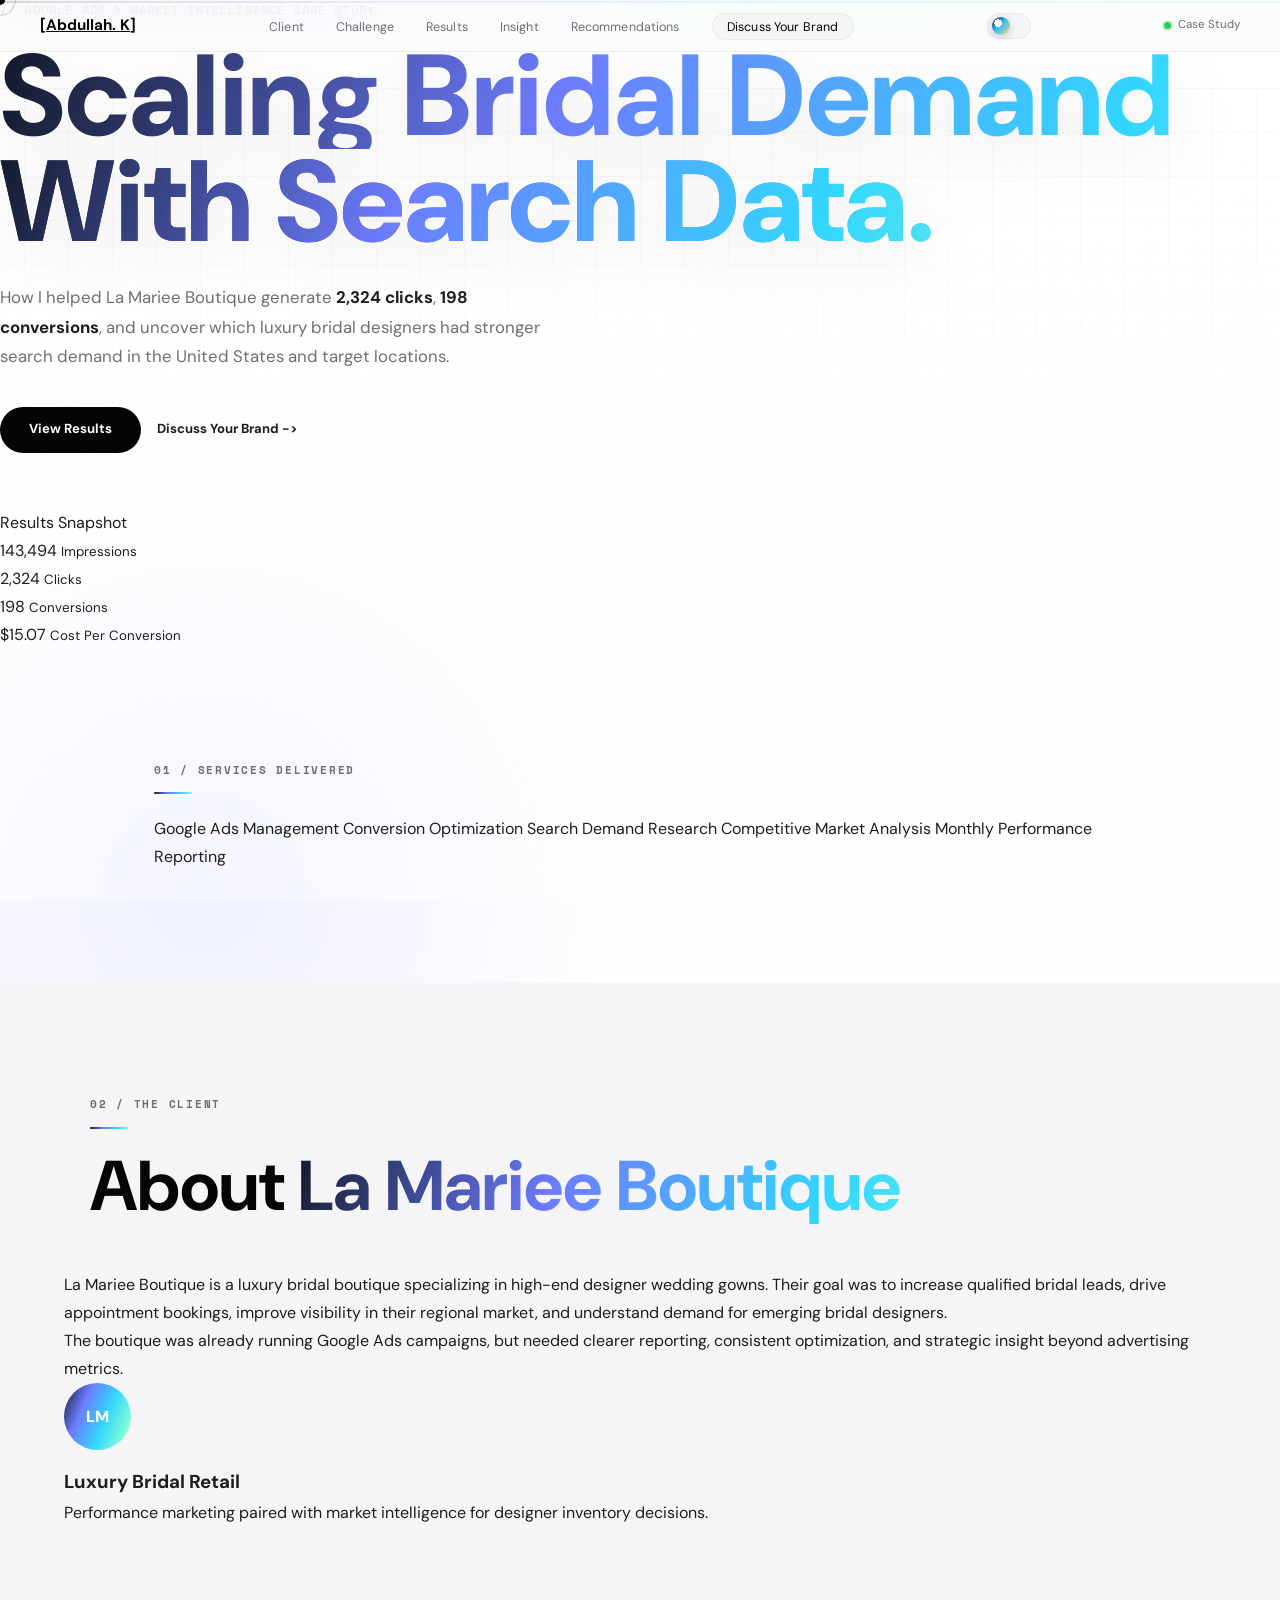
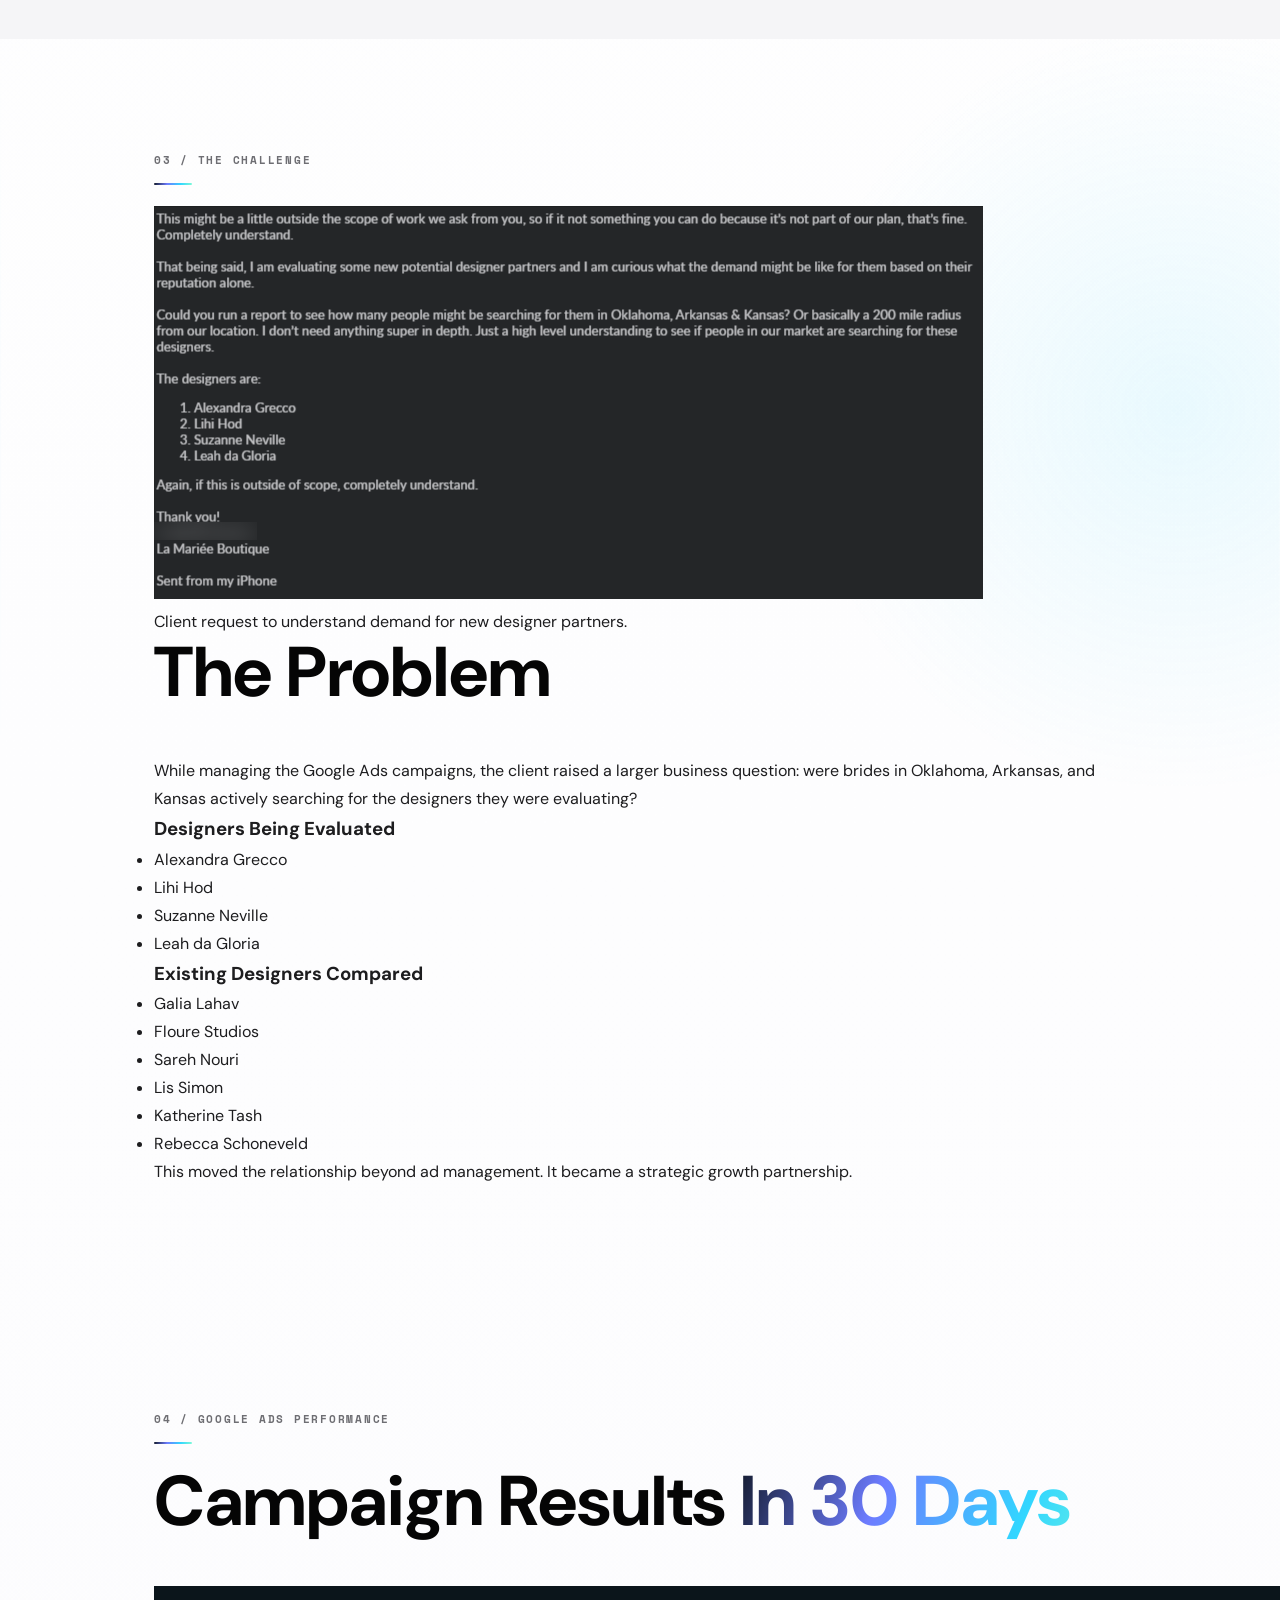
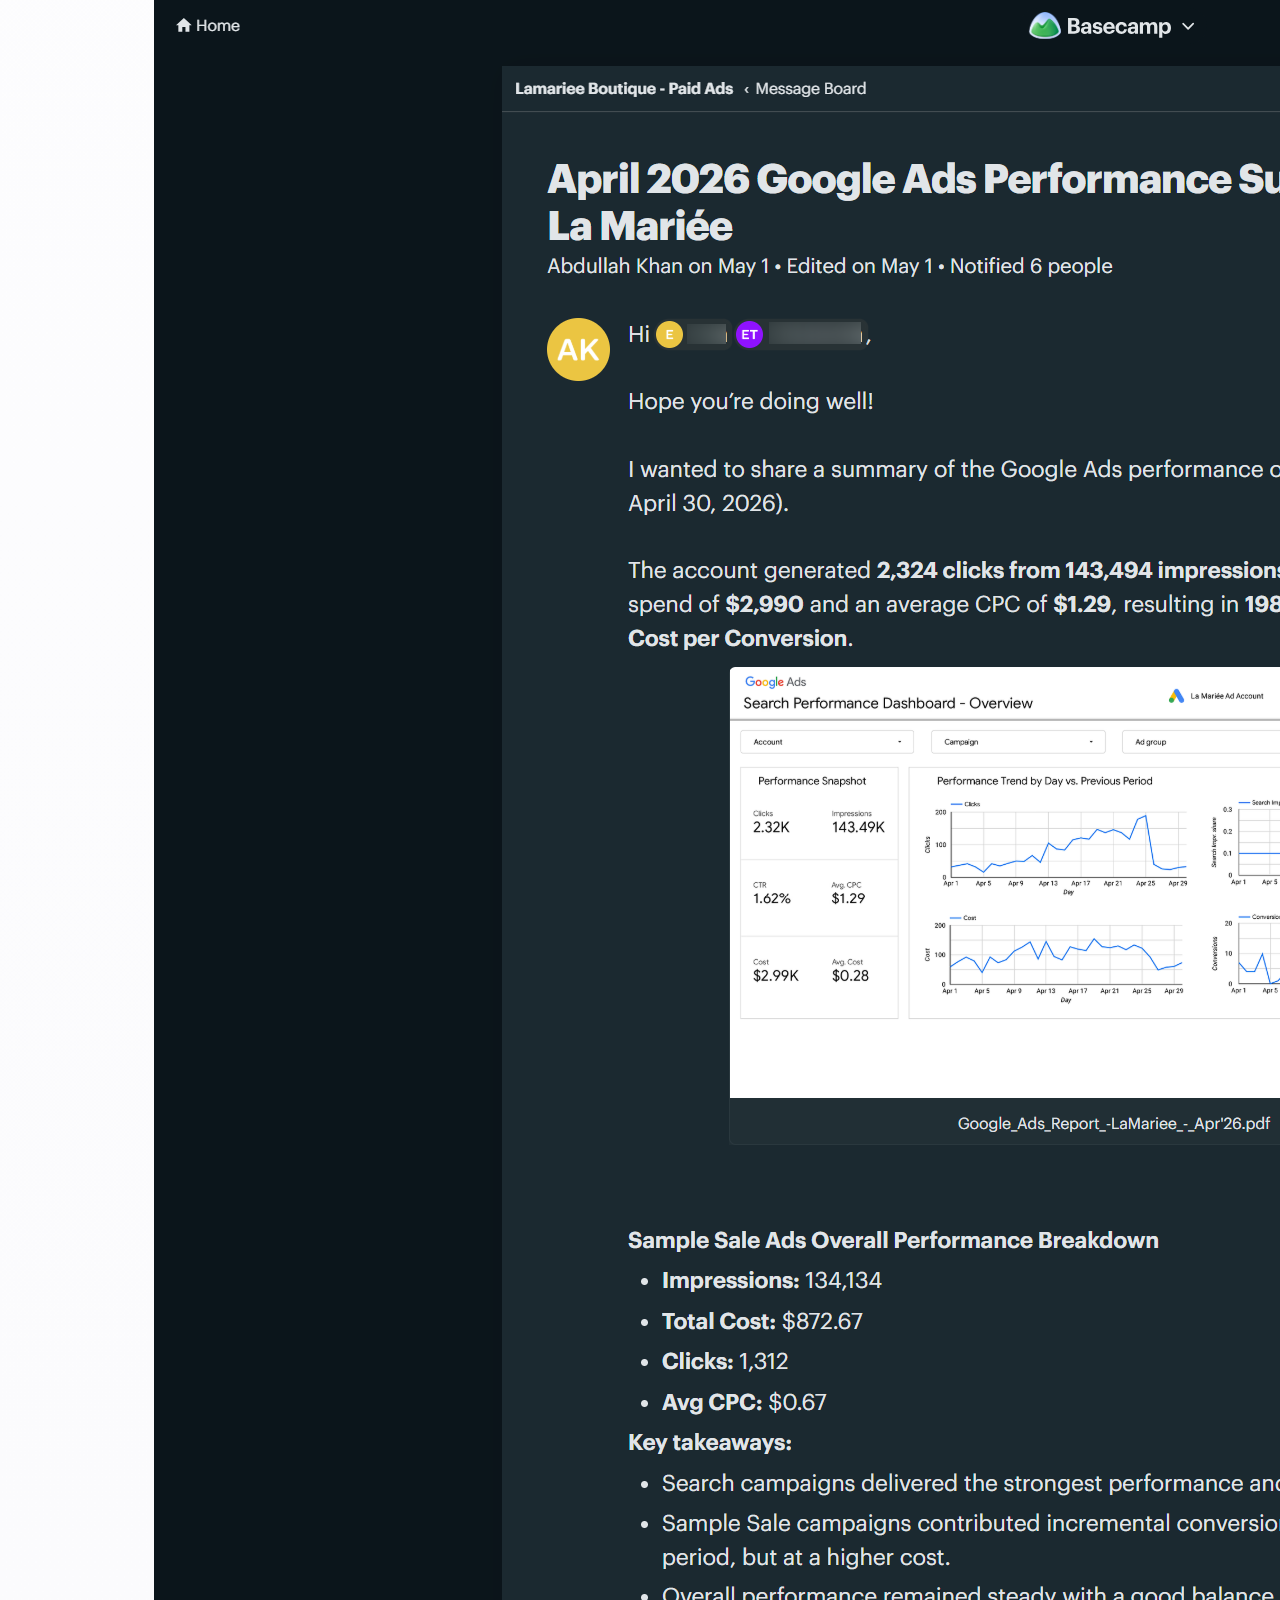
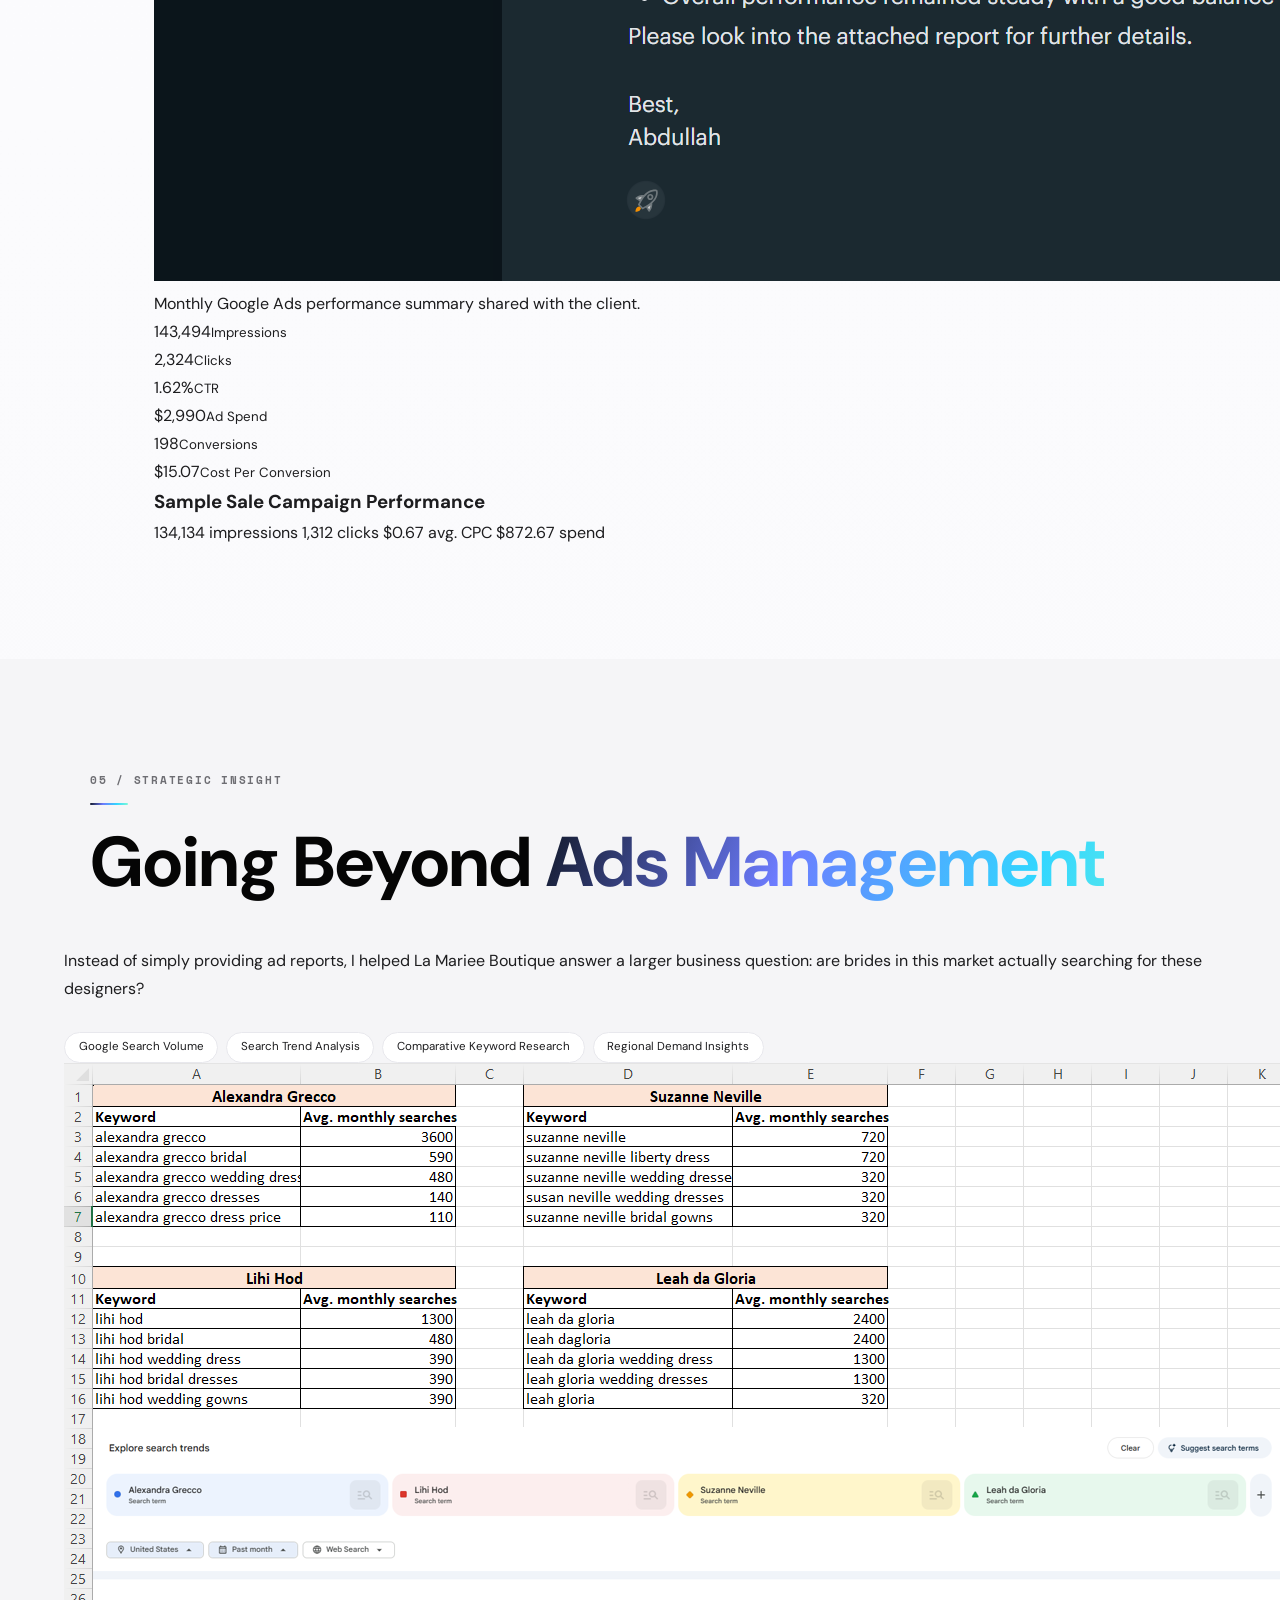
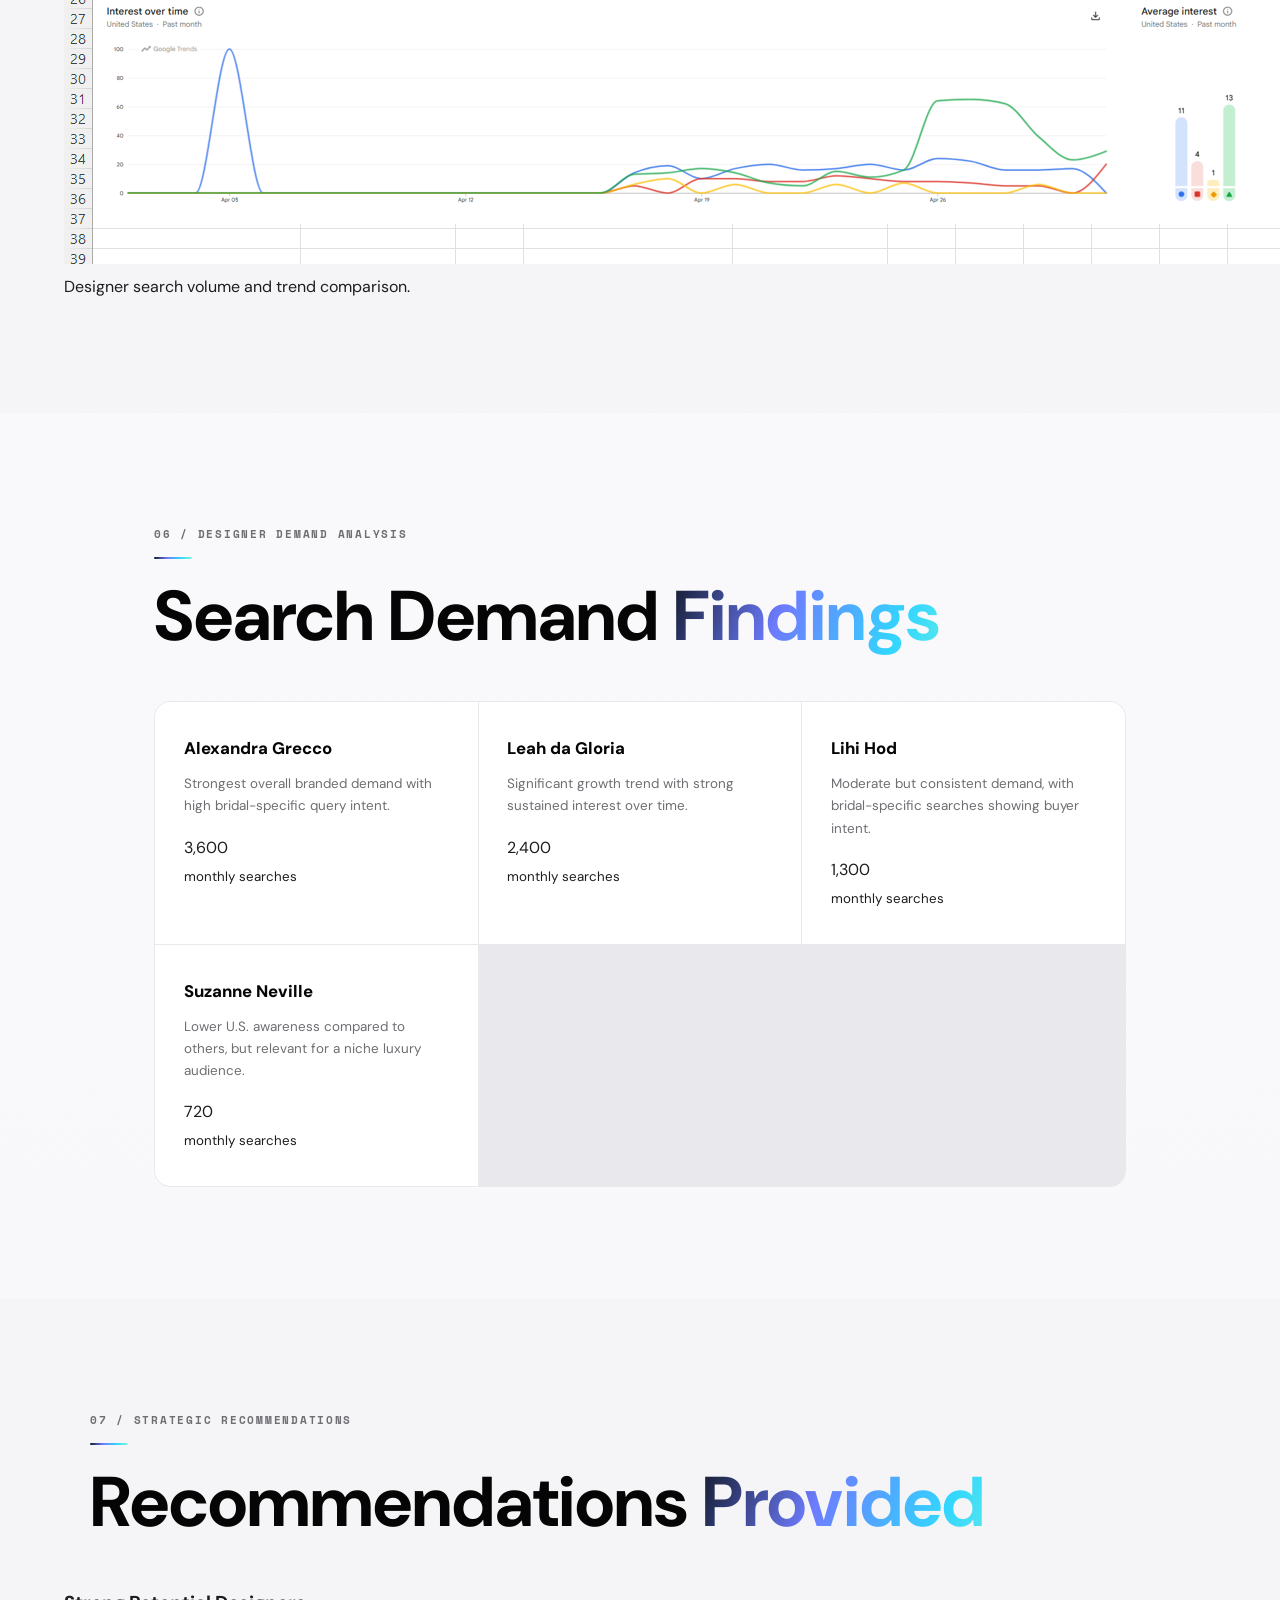
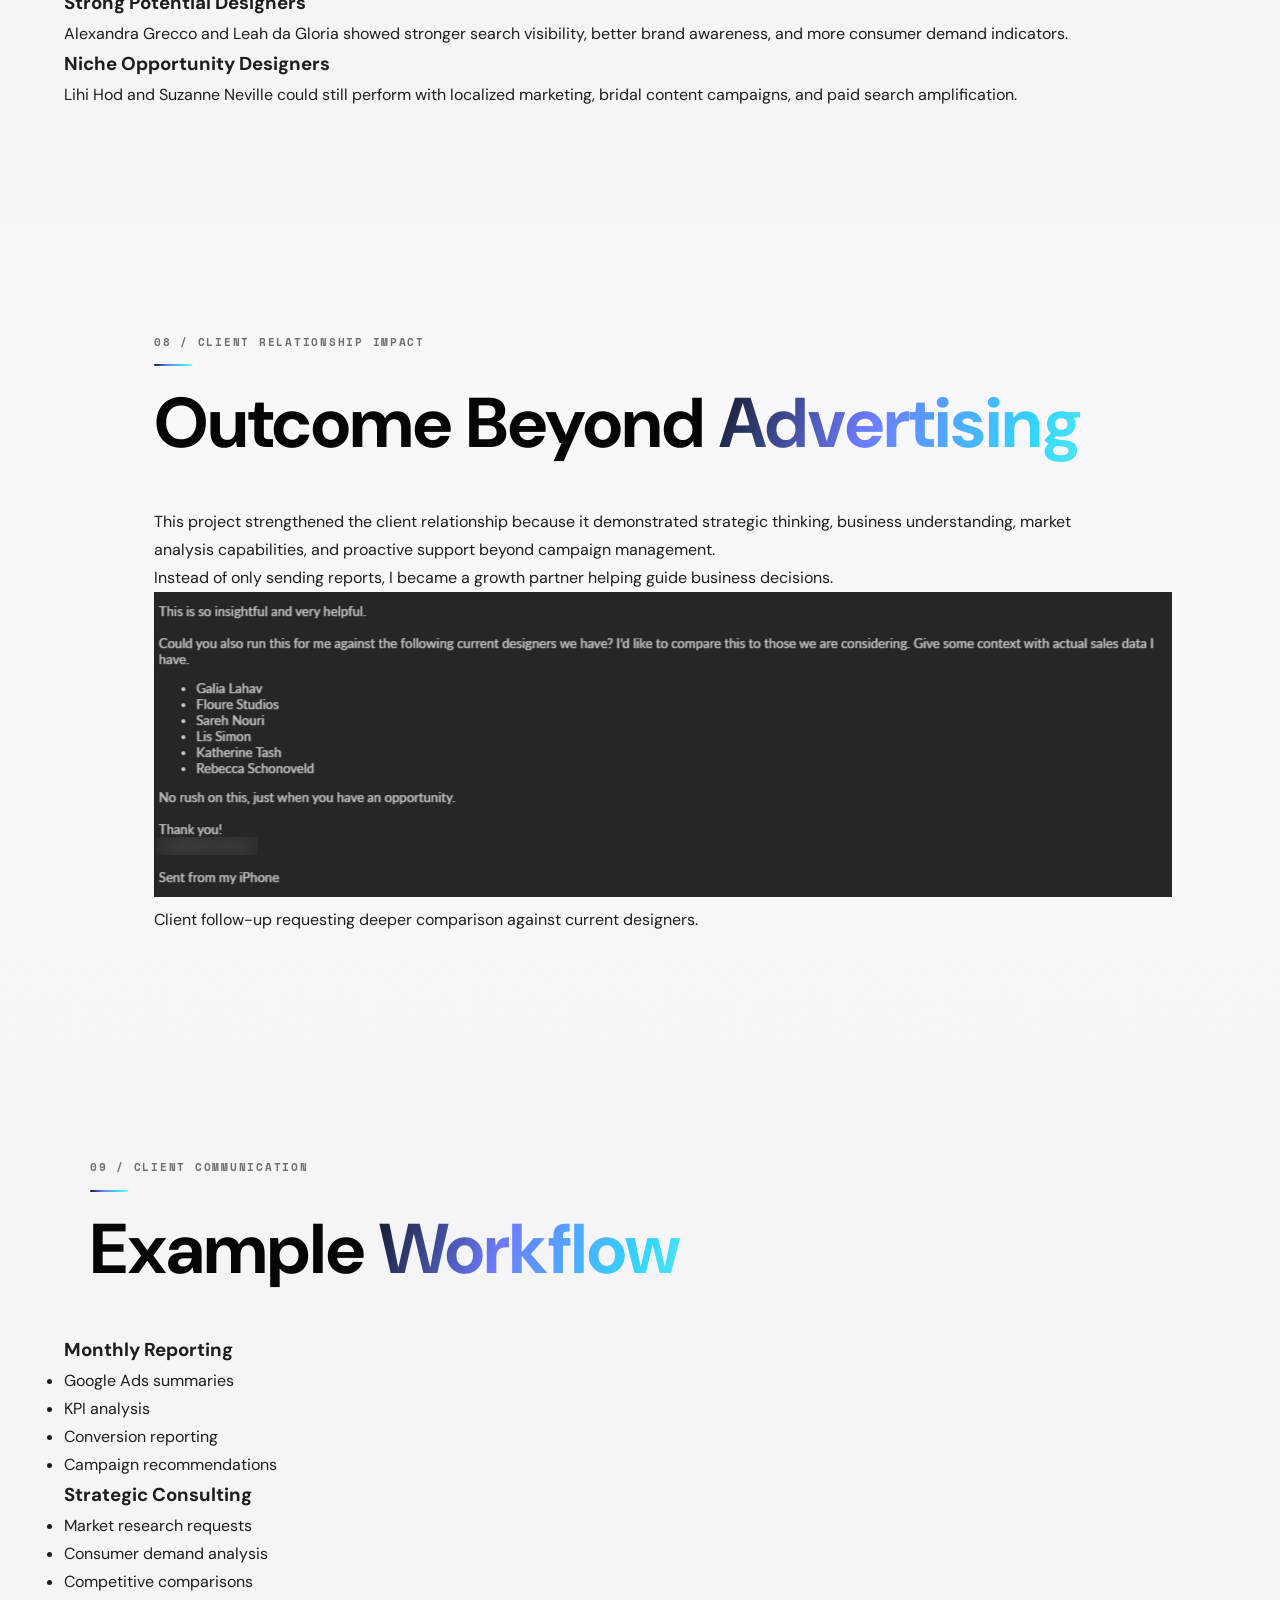
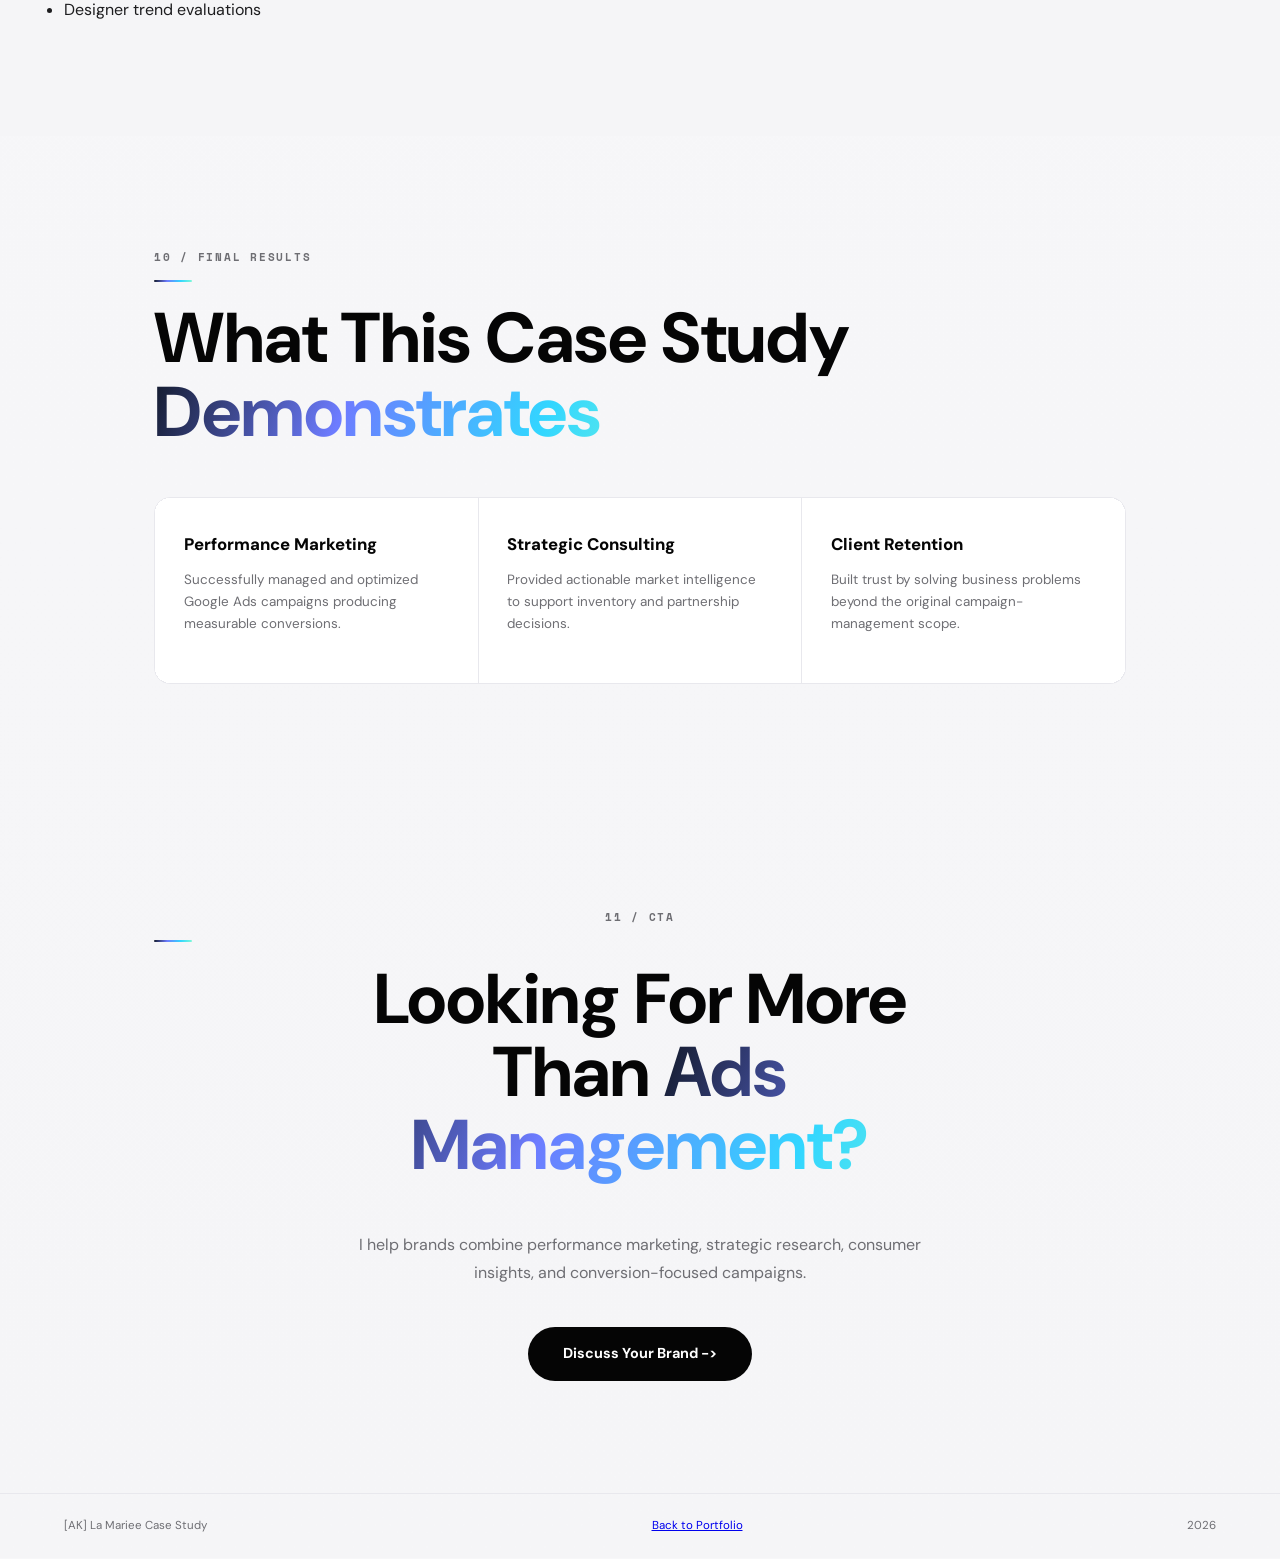
==== lamariee-case-study.html @ 36bdbdf7 "Add files via upload" ====
<!DOCTYPE html>
<html lang="en">
<head>
  <meta charset="UTF-8" />
  <meta name="viewport" content="width=device-width, initial-scale=1.0"/>
  <title>La Mariee Boutique Case Study - Abdullah Khan</title>
  <script>
    (() => {
      const savedTheme = localStorage.getItem('theme');
      const prefersDark = window.matchMedia('(prefers-color-scheme: dark)').matches;
      document.documentElement.dataset.theme = savedTheme || (prefersDark ? 'dark' : 'light');
    })();
  </script>
  <link rel="stylesheet" href="style.css" />
  <link rel="preconnect" href="https://fonts.googleapis.com">
  <link href="https://fonts.googleapis.com/css2?family=Space+Mono:ital,wght@0,400;0,700;1,400&family=Bebas+Neue&family=DM+Sans:wght@300;400;500;700;800&display=swap" rel="stylesheet">
</head>
<body class="case-page">

  <div class="cursor" id="cursor"></div>
  <div class="cursor-trail" id="cursorTrail"></div>
  <div class="noise"></div>

  <nav class="nav">
    <a class="nav-logo" href="index.html">
      <span class="bracket">[</span>Abdullah. K<span class="bracket">]</span>
    </a>
    <ul class="nav-links">
      <li><a href="#client">Client</a></li>
      <li><a href="#challenge">Challenge</a></li>
      <li><a href="#performance">Results</a></li>
      <li><a href="#insight">Insight</a></li>
      <li><a href="#recommendations">Recommendations</a></li>
      <li><a href="#contact" class="nav-cta">Discuss Your Brand</a></li>
    </ul>
    <button class="theme-toggle" id="themeToggle" type="button" aria-label="Switch to dark mode" aria-pressed="false">
      <span class="theme-toggle-icon" aria-hidden="true"></span>
    </button>
    <div class="nav-status">
      <span class="status-dot"></span> Case Study
    </div>
  </nav>

  <main>
    <section class="case-hero" id="top">
      <div class="hero-bg-grid"></div>
      <div class="case-hero-content">
        <div class="hero-tag">// Google Ads &amp; Market Intelligence Case Study</div>
        <h1 class="hero-title">
          <span class="line-reveal">Scaling Bridal Demand</span>
          <span class="line-reveal delay-1"><span class="accent-text">With Search Data.</span></span>
        </h1>
        <p class="hero-sub">How I helped La Mariee Boutique generate <strong>2,324 clicks</strong>, <strong>198 conversions</strong>, and uncover which luxury bridal designers had stronger search demand in the United States and target locations.</p>
        <div class="hero-cta-row">
          <a href="#performance" class="btn-primary">View Results</a>
          <a href="#contact" class="btn-ghost">Discuss Your Brand -></a>
        </div>
      </div>

      <aside class="case-hero-card">
        <div class="glass-shine"></div>
        <div class="case-card-label">Results Snapshot</div>
        <div class="case-metric">
          <span>143,494</span>
          <small>Impressions</small>
        </div>
        <div class="case-metric">
          <span>2,324</span>
          <small>Clicks</small>
        </div>
        <div class="case-metric">
          <span>198</span>
          <small>Conversions</small>
        </div>
        <div class="case-metric">
          <span>$15.07</span>
          <small>Cost Per Conversion</small>
        </div>
      </aside>
    </section>

    <section class="section case-services">
      <div class="section-label">01 / Services Delivered</div>
      <div class="case-pill-grid">
        <span>Google Ads Management</span>
        <span>Conversion Optimization</span>
        <span>Search Demand Research</span>
        <span>Competitive Market Analysis</span>
        <span>Monthly Performance Reporting</span>
      </div>
    </section>

    <section class="about section case-split" id="client">
      <div class="section-label">02 / The Client</div>
      <div class="case-two-col">
        <div>
          <h2 class="section-title">About <span class="accent-text">La Mariee Boutique</span></h2>
          <p>La Mariee Boutique is a luxury bridal boutique specializing in high-end designer wedding gowns. Their goal was to increase qualified bridal leads, drive appointment bookings, improve visibility in their regional market, and understand demand for emerging bridal designers.</p>
          <p>The boutique was already running Google Ads campaigns, but needed clearer reporting, consistent optimization, and strategic insight beyond advertising metrics.</p>
        </div>
        <div class="case-mini-card">
          <div class="profile-initials">LM</div>
          <h3>Luxury Bridal Retail</h3>
          <p>Performance marketing paired with market intelligence for designer inventory decisions.</p>
        </div>
      </div>
    </section>

    <section class="section case-evidence" id="challenge">
      <div class="section-label">03 / The Challenge</div>
      <div class="case-two-col case-two-col-reverse">
        <figure class="case-image-card">
          <img src="Case Study - LaMariee Boutique/Problem - Lamariee.png" alt="Client request asking for search demand research for bridal designers">
          <figcaption>Client request to understand demand for new designer partners.</figcaption>
        </figure>
        <div>
          <h2 class="section-title">The Problem</h2>
          <p>While managing the Google Ads campaigns, the client raised a larger business question: were brides in Oklahoma, Arkansas, and Kansas actively searching for the designers they were evaluating?</p>
          <div class="case-list-grid">
            <div>
              <h3>Designers Being Evaluated</h3>
              <ul>
                <li>Alexandra Grecco</li>
                <li>Lihi Hod</li>
                <li>Suzanne Neville</li>
                <li>Leah da Gloria</li>
              </ul>
            </div>
            <div>
              <h3>Existing Designers Compared</h3>
              <ul>
                <li>Galia Lahav</li>
                <li>Floure Studios</li>
                <li>Sareh Nouri</li>
                <li>Lis Simon</li>
                <li>Katherine Tash</li>
                <li>Rebecca Schoneveld</li>
              </ul>
            </div>
          </div>
          <p>This moved the relationship beyond ad management. It became a strategic growth partnership.</p>
        </div>
      </div>
    </section>

    <section class="section" id="performance">
      <div class="section-label">04 / Google Ads Performance</div>
      <h2 class="section-title">Campaign Results <span class="accent-text">In 30 Days</span></h2>
      <div class="case-results-grid">
        <figure class="case-image-card case-dashboard">
          <img src="Case Study - LaMariee Boutique/Case Study - LaMariee.png" alt="Google Ads performance summary shared with La Mariee Boutique">
          <figcaption>Monthly Google Ads performance summary shared with the client.</figcaption>
        </figure>
        <div class="case-kpi-stack">
          <div class="case-kpi"><span>143,494</span><small>Impressions</small></div>
          <div class="case-kpi"><span>2,324</span><small>Clicks</small></div>
          <div class="case-kpi"><span>1.62%</span><small>CTR</small></div>
          <div class="case-kpi"><span>$2,990</span><small>Ad Spend</small></div>
          <div class="case-kpi"><span>198</span><small>Conversions</small></div>
          <div class="case-kpi"><span>$15.07</span><small>Cost Per Conversion</small></div>
        </div>
      </div>

      <div class="case-callout">
        <h3>Sample Sale Campaign Performance</h3>
        <div class="case-inline-stats">
          <span>134,134 impressions</span>
          <span>1,312 clicks</span>
          <span>$0.67 avg. CPC</span>
          <span>$872.67 spend</span>
        </div>
      </div>
    </section>

    <section class="about section" id="insight">
      <div class="section-label">05 / Strategic Insight</div>
      <div class="case-two-col">
        <div>
          <h2 class="section-title">Going Beyond <span class="accent-text">Ads Management</span></h2>
          <p>Instead of simply providing ad reports, I helped La Mariee Boutique answer a larger business question: are brides in this market actually searching for these designers?</p>
          <div class="about-chips">
            <span class="chip">Google Search Volume</span>
            <span class="chip">Search Trend Analysis</span>
            <span class="chip">Comparative Keyword Research</span>
            <span class="chip">Regional Demand Insights</span>
          </div>
        </div>
        <figure class="case-image-card">
          <img src="Case Study - LaMariee Boutique/Analysis.png" alt="Spreadsheet and Google Trends research comparing bridal designer search demand">
          <figcaption>Designer search volume and trend comparison.</figcaption>
        </figure>
      </div>
    </section>

    <section class="section" id="demand">
      <div class="section-label">06 / Designer Demand Analysis</div>
      <h2 class="section-title">Search Demand <span class="accent-text">Findings</span></h2>
      <div class="skills-grid case-findings-grid">
        <div class="skill-card visible">
          <h3>Alexandra Grecco</h3>
          <p>Strongest overall branded demand with high bridal-specific query intent.</p>
          <div class="case-demand-number">3,600</div>
          <small>monthly searches</small>
        </div>
        <div class="skill-card visible">
          <h3>Leah da Gloria</h3>
          <p>Significant growth trend with strong sustained interest over time.</p>
          <div class="case-demand-number">2,400</div>
          <small>monthly searches</small>
        </div>
        <div class="skill-card visible">
          <h3>Lihi Hod</h3>
          <p>Moderate but consistent demand, with bridal-specific searches showing buyer intent.</p>
          <div class="case-demand-number">1,300</div>
          <small>monthly searches</small>
        </div>
        <div class="skill-card visible">
          <h3>Suzanne Neville</h3>
          <p>Lower U.S. awareness compared to others, but relevant for a niche luxury audience.</p>
          <div class="case-demand-number">720</div>
          <small>monthly searches</small>
        </div>
      </div>
    </section>

    <section class="about section" id="recommendations">
      <div class="section-label">07 / Strategic Recommendations</div>
      <h2 class="section-title">Recommendations <span class="accent-text">Provided</span></h2>
      <div class="case-recommend-grid">
        <div class="case-mini-card">
          <h3>Strong Potential Designers</h3>
          <p>Alexandra Grecco and Leah da Gloria showed stronger search visibility, better brand awareness, and more consumer demand indicators.</p>
        </div>
        <div class="case-mini-card">
          <h3>Niche Opportunity Designers</h3>
          <p>Lihi Hod and Suzanne Neville could still perform with localized marketing, bridal content campaigns, and paid search amplification.</p>
        </div>
      </div>
    </section>

    <section class="section" id="impact">
      <div class="section-label">08 / Client Relationship Impact</div>
      <div class="case-two-col">
        <div>
          <h2 class="section-title">Outcome Beyond <span class="accent-text">Advertising</span></h2>
          <p>This project strengthened the client relationship because it demonstrated strategic thinking, business understanding, market analysis capabilities, and proactive support beyond campaign management.</p>
          <p>Instead of only sending reports, I became a growth partner helping guide business decisions.</p>
        </div>
        <figure class="case-image-card">
          <img src="Case Study - LaMariee Boutique/after solution reply.png" alt="Client follow-up message asking for additional designer comparison research">
          <figcaption>Client follow-up requesting deeper comparison against current designers.</figcaption>
        </figure>
      </div>
    </section>

    <section class="about section" id="communication">
      <div class="section-label">09 / Client Communication</div>
      <h2 class="section-title">Example <span class="accent-text">Workflow</span></h2>
      <div class="case-recommend-grid">
        <div class="case-mini-card">
          <h3>Monthly Reporting</h3>
          <ul>
            <li>Google Ads summaries</li>
            <li>KPI analysis</li>
            <li>Conversion reporting</li>
            <li>Campaign recommendations</li>
          </ul>
        </div>
        <div class="case-mini-card">
          <h3>Strategic Consulting</h3>
          <ul>
            <li>Market research requests</li>
            <li>Consumer demand analysis</li>
            <li>Competitive comparisons</li>
            <li>Designer trend evaluations</li>
          </ul>
        </div>
      </div>
    </section>

    <section class="section" id="final-results">
      <div class="section-label">10 / Final Results</div>
      <h2 class="section-title">What This Case Study <span class="accent-text">Demonstrates</span></h2>
      <div class="skills-grid case-final-grid">
        <div class="skill-card visible">
          <h3>Performance Marketing</h3>
          <p>Successfully managed and optimized Google Ads campaigns producing measurable conversions.</p>
        </div>
        <div class="skill-card visible">
          <h3>Strategic Consulting</h3>
          <p>Provided actionable market intelligence to support inventory and partnership decisions.</p>
        </div>
        <div class="skill-card visible">
          <h3>Client Retention</h3>
          <p>Built trust by solving business problems beyond the original campaign-management scope.</p>
        </div>
      </div>
    </section>

    <section class="contact-section section" id="contact">
      <div class="section-label">11 / CTA</div>
      <div class="contact-inner visible">
        <h2 class="section-title">Looking For More Than <span class="accent-text">Ads Management?</span></h2>
        <p class="contact-sub">I help brands combine performance marketing, strategic research, consumer insights, and conversion-focused campaigns.</p>
        <a href="mailto:abn.work12@gmail.com" class="btn-primary large">Discuss Your Brand -></a>
      </div>
    </section>
  </main>

  <footer class="footer">
    <div class="footer-left"><span class="bracket">[</span>AK<span class="bracket">]</span> La Mariee Case Study</div>
    <div class="footer-center"><a href="index.html">Back to Portfolio</a></div>
    <div class="footer-right">2026</div>
  </footer>

  <script>
    const themeToggle = document.getElementById('themeToggle');

    function setTheme(theme) {
      const isDark = theme === 'dark';
      document.documentElement.dataset.theme = theme;
      themeToggle.setAttribute('aria-pressed', isDark);
      themeToggle.setAttribute('aria-label', isDark ? 'Switch to light mode' : 'Switch to dark mode');
      localStorage.setItem('theme', theme);
    }

    setTheme(document.documentElement.dataset.theme || 'light');
    themeToggle.addEventListener('click', () => {
      const nextTheme = document.documentElement.dataset.theme === 'dark' ? 'light' : 'dark';
      setTheme(nextTheme);
    });

    const cursor = document.getElementById('cursor');
    const trail = document.getElementById('cursorTrail');
    document.addEventListener('mousemove', e => {
      cursor.style.left = e.clientX + 'px';
      cursor.style.top = e.clientY + 'px';
      setTimeout(() => {
        trail.style.left = e.clientX + 'px';
        trail.style.top = e.clientY + 'px';
      }, 80);
    });

    document.querySelectorAll('a, button, .skill-card, .case-mini-card, .case-image-card').forEach(el => {
      el.addEventListener('mouseenter', () => cursor.classList.add('cursor-hover'));
      el.addEventListener('mouseleave', () => cursor.classList.remove('cursor-hover'));
    });

    const revealObs = new IntersectionObserver(entries => {
      entries.forEach(e => {
        if (e.isIntersecting) {
          e.target.classList.add('visible');
          revealObs.unobserve(e.target);
        }
      });
    }, { threshold: 0.1 });

    document.querySelectorAll('.case-image-card, .case-mini-card, .case-kpi, .case-callout, .skill-card').forEach(el => revealObs.observe(el));

    window.addEventListener('scroll', () => {
      let current = '';
      document.querySelectorAll('section[id]').forEach(s => {
        if (window.scrollY >= s.offsetTop - 100) current = s.id;
      });
      document.querySelectorAll('.nav-links a').forEach(a => a.classList.toggle('active', a.getAttribute('href') === '#' + current));
    });
  </script>
</body>
</html>
---- style.css ----
/* ============================================================
   ABDULLAH KHAN — Portfolio
   ============================================================ */

*, *::before, *::after { box-sizing: border-box; margin: 0; padding: 0; }

:root {
  --white:      #ffffff;
  --off-white:  #f5f5f7;
  --smoke:      #e8e8ed;
  --mid:        #6e6e73;
  --dark:       #1d1d1f;
  --black:      #050505;

  /* Iridescent gradient — shifts on mouse */
  --ir-pos: 40%;
  --iridescent: linear-gradient(
    112deg,
    #111827 0%,
    #6d7cff 16%,
    #32d6ff 32%,
    #8bffd1 48%,
    #fff2a8 62%,
    #ff8bd8 78%,
    #7c8cff 100%
  );

  --font-display: 'DM Sans', -apple-system, BlinkMacSystemFont, 'SF Pro Display', 'Segoe UI', sans-serif;
  --font-body:    'DM Sans', -apple-system, BlinkMacSystemFont, 'SF Pro Text', 'Segoe UI', sans-serif;
  --font-mono:    'Space Mono', 'SF Mono', Consolas, monospace;

  --radius-sm: 10px;
  --radius:    16px;
  --radius-lg: 24px;
  --ease:      cubic-bezier(0.4, 0, 0.2, 1);
  --t:         0.3s var(--ease);
}

html { scroll-behavior: smooth; }

body {
  background:
    radial-gradient(circle at 16% 8%, rgba(130, 143, 255, 0.12), transparent 26rem),
    radial-gradient(circle at 92% 18%, rgba(86, 220, 255, 0.12), transparent 24rem),
    linear-gradient(180deg, #ffffff 0%, #fbfbfd 44%, #f5f5f7 100%);
  color: var(--dark);
  font-family: var(--font-body);
  font-size: 16px;
  line-height: 1.75;
  overflow-x: hidden;
  cursor: none;
  -webkit-font-smoothing: antialiased;
}

/* ── Custom Cursor ── */
.cursor {
  position: fixed; z-index: 9999; pointer-events: none;
  width: 10px; height: 10px; border-radius: 50%;
  background: var(--black);
  transform: translate(-50%, -50%);
  transition: width 0.2s, height 0.2s, background 0.2s, opacity 0.2s;
  mix-blend-mode: multiply;
}
.cursor-trail {
  position: fixed; z-index: 9998; pointer-events: none;
  width: 32px; height: 32px; border-radius: 50%;
  border: 1.5px solid rgba(0,0,0,0.18);
  transform: translate(-50%, -50%);
  transition: left 0.1s ease, top 0.1s ease;
}
.cursor.hover { width: 22px; height: 22px; background: var(--dark); opacity: 0.6; }

/* ── Navigation ── */
.nav {
  position: fixed; inset: 0 0 auto 0; z-index: 100;
  display: flex; align-items: center; justify-content: space-between;
  padding: 0 2.5rem;
  height: 52px;
  background: rgba(251,251,253,0.76);
  backdrop-filter: blur(26px) saturate(190%);
  -webkit-backdrop-filter: blur(26px) saturate(190%);
  border-bottom: 1px solid rgba(0,0,0,0.06);
  box-shadow: 0 1px 0 rgba(255,255,255,0.72) inset;
}
.nav-logo {
  font-family: var(--font-display); font-size: 0.95rem;
  font-weight: 700; color: var(--black); letter-spacing: 0;
}
.nav-links { display: flex; gap: 2rem; list-style: none; }
.nav-links a {
  font-size: 0.78rem; font-weight: 400; color: var(--mid);
  text-decoration: none; letter-spacing: 0.01em;
  transition: color var(--t);
}
.nav-links a:hover, .nav-links a.active { color: var(--black); }
.nav-cta {
  color: var(--black) !important; font-weight: 500;
  background: var(--off-white); padding: 0.3rem 0.9rem;
  border-radius: 100px; border: 1px solid var(--smoke);
  transition: background var(--t), border-color var(--t) !important;
}
.nav-cta:hover { background: var(--smoke) !important; }
.theme-toggle {
  position: relative;
  width: 44px;
  height: 26px;
  border: 1px solid var(--smoke);
  border-radius: 999px;
  background: var(--off-white);
  cursor: none;
  transition: background var(--t), border-color var(--t), box-shadow var(--t);
}

.theme-toggle:hover {
  box-shadow: 0 4px 14px rgba(0,0,0,0.08);
}

.theme-toggle-icon {
  position: absolute;
  top: 50%;
  left: 4px;
  width: 18px;
  height: 18px;
  border-radius: 50%;
  background:
    radial-gradient(circle at 34% 34%, #ffffff 0 22%, transparent 23%),
    linear-gradient(135deg, #111827, #38bdf8 46%, #f8d87b);
  box-shadow: 0 2px 8px rgba(0,0,0,0.18);
  transform: translateY(-50%);
  transition: transform var(--t), background var(--t);
}

[data-theme="dark"] .theme-toggle-icon {
  transform: translate(18px, -50%);
  background:
    radial-gradient(circle at 34% 34%, #f8fafc 0 18%, transparent 19%),
    linear-gradient(135deg, #8bffd1, #7c8cff 52%, #ff8bd8);
}

.nav-status {
  font-size: 0.72rem; color: var(--mid);
  display: flex; align-items: center; gap: 0.45rem;
}
.status-dot {
  width: 7px; height: 7px; border-radius: 50%;
  background: #34c759;
  box-shadow: 0 0 0 2px rgba(52,199,89,0.25);
  animation: pulse-green 2.4s infinite;
}
@keyframes pulse-green {
  0%, 100% { box-shadow: 0 0 0 2px rgba(52,199,89,0.25); }
  50%       { box-shadow: 0 0 0 5px rgba(52,199,89,0); }
}

/* ── Sections ── */
.section {
  padding: 7rem 5vw;
  max-width: 1100px; margin: 0 auto;
  scroll-margin-top: 70px;
}
.section-eyebrow {
  font-family: var(--font-mono); font-size: 0.7rem;
  color: var(--mid); letter-spacing: 0.18em;
  text-transform: uppercase; margin-bottom: 1.4rem;
}
.section-title {
  font-family: var(--font-display);
  font-size: clamp(2.6rem, 5.5vw, 4.8rem);
  font-weight: 700; line-height: 1.04;
  color: var(--black); letter-spacing: 0;
  margin-bottom: 3rem;
}
.section-title em { font-style: italic; font-weight: 700; }

/* ── Iridescent Text ── */
.iridescent-text,
.accent-text {
  background: var(--iridescent);
  background-size: 280% 100%;
  -webkit-background-clip: text;
  -webkit-text-fill-color: transparent;
  background-clip: text;
  color: transparent;
  animation: shiftIr 8s ease-in-out infinite alternate;
}

.hero-title .line-reveal {
  background: var(--iridescent);
  background-size: 280% 100%;
  -webkit-background-clip: text;
  -webkit-text-fill-color: transparent;
  background-clip: text;
  color: transparent;
  animation:
    slideUp 0.8s var(--ease) forwards,
    shiftIr 8s ease-in-out infinite alternate;
}

.hero-title .delay-1 {
  animation-delay: 0.2s, 0s;
}

.accent-text2 {
  color: #0071e3;
  font-weight: 650;
}

/* ── Hero ── */
.hero {
  min-height: 100vh;
  display: flex; align-items: center; justify-content: space-between;
  gap: 4rem; padding: 8rem 5vw 4rem;
  max-width: 1100px; margin: 0 auto;
  position: relative;
}
.hero-content { flex: 1; }
.hero-tag {
  font-family: var(--font-mono); font-size: 0.72rem;
  color: var(--mid); letter-spacing: 0.1em; text-transform: uppercase;
  margin-bottom: 1.4rem;
  opacity: 0; animation: fadeUp 0.7s 0.1s forwards;
}
.hero-title {
  font-family: var(--font-display);
  font-size: clamp(4rem, 9vw, 8rem);
  font-weight: 800; line-height: 0.92;
  color: var(--black); letter-spacing: 0;
  margin-bottom: 1.8rem;
  text-wrap: balance;
  filter: drop-shadow(0 18px 34px rgba(0,0,0,0.08));
}
.line-reveal {
  display: block;
  opacity: 0; transform: translateY(28px);
  animation: slideUp 0.8s var(--ease) forwards;
}
.delay-1 { animation-delay: 0.2s; }
.hero-sub {
  max-width: 540px; color: var(--mid); font-size: 1.05rem;
  margin-bottom: 2.2rem; font-weight: 400;
  opacity: 0; animation: fadeUp 0.7s 0.4s forwards;
}
.hero-sub strong { color: var(--dark); font-weight: 700; }
.hero-cta-row {
  display: flex; gap: 1rem; align-items: center; margin-bottom: 3.5rem;
  opacity: 0; animation: fadeUp 0.7s 0.55s forwards;
}
.btn-primary {
  display: inline-block; padding: 0.72rem 1.8rem;
  background: var(--black); color: var(--white);
  font-size: 0.82rem; font-weight: 700; letter-spacing: 0;
  text-decoration: none; border-radius: 100px;
  transition: background var(--t), transform 0.2s, box-shadow 0.2s;
}
.btn-primary:hover {
  background: #1d1d1f;
  transform: translateY(-1px);
  box-shadow: 0 6px 20px rgba(0,0,0,0.15);
}
.btn-primary.large { padding: 0.9rem 2.2rem; font-size: 0.9rem; }
.btn-ghost {
  font-size: 0.82rem; color: var(--dark); text-decoration: none;
  font-weight: 700; transition: color var(--t);
}
.btn-ghost:hover { color: var(--black); }

.hero-stats {
  display: flex; gap: 2.5rem; align-items: center;
  opacity: 0; animation: fadeUp 0.7s 0.7s forwards;
}
.stat { }
.stat-num {
  font-family: var(--font-display); font-size: 3.2rem;
  font-weight: 800; line-height: 1; color: var(--black);
  letter-spacing: 0;
}
.stat-plus { font-family: var(--font-display); font-size: 2rem; color: var(--mid); }
.stat-label { font-size: 0.72rem; color: var(--mid); letter-spacing: 0.04em; margin-top: 0.1rem; }
.stat-divider { width: 1px; height: 44px; background: var(--smoke); }

/* ── Hero Glass Card ── */
.hero-card-wrap {
  flex-shrink: 0; width: 300px;
  opacity: 0; animation: fadeUp 0.9s 0.35s forwards;
}
.hero-glass-card {
  position: relative; overflow: hidden;
  background: rgba(255,255,255,0.6);
  border: 1px solid rgba(255,255,255,0.8);
  border-radius: var(--radius-lg);
  padding: 2rem;
  backdrop-filter: blur(24px) saturate(180%);
  -webkit-backdrop-filter: blur(24px) saturate(180%);
  box-shadow:
    0 1px 0 rgba(255,255,255,0.9) inset,
    0 20px 60px rgba(0,0,0,0.08),
    0 4px 16px rgba(0,0,0,0.05);
  transition: transform 0.4s var(--ease), box-shadow 0.4s var(--ease);
}
.hero-glass-card:hover {
  transform: translateY(-4px);
  box-shadow: 0 1px 0 rgba(255,255,255,0.9) inset, 0 28px 70px rgba(0,0,0,0.12), 0 6px 20px rgba(0,0,0,0.07);
}
/* Iridescent shimmer on card top edge */
.glass-shine {
  position: absolute; top: 0; left: 0; right: 0; height: 3px;
  background: var(--iridescent);
  background-size: 200% 100%;
  animation: shiftIr 4s linear infinite;
  border-radius: var(--radius-lg) var(--radius-lg) 0 0;
}
@keyframes shiftIr {
  0%   { background-position: 0% 0%; }
  100% { background-position: 200% 0%; }
}
.hc-initials {
  width: 64px; height: 64px; border-radius: 50%;
  background: var(--off-white); border: 1px solid var(--smoke);
  font-family: var(--font-display); font-size: 1.6rem; font-weight: 300;
  display: flex; align-items: center; justify-content: center;
  color: var(--dark); margin-bottom: 1rem;
}
.hc-name { font-size: 1.05rem; font-weight: 500; color: var(--black); margin-bottom: 0.2rem; }
.hc-role { font-size: 0.78rem; color: var(--mid); line-height: 1.4; margin-bottom: 0.2rem; }
.hc-company { font-family: var(--font-mono); font-size: 0.68rem; color: var(--mid); margin-bottom: 1.2rem; }
.hc-divider { height: 1px; background: var(--smoke); margin-bottom: 1rem; }
.hc-row { display: flex; justify-content: space-between; align-items: center; margin-bottom: 0.55rem; }
.hc-label { font-size: 0.72rem; color: var(--mid); }
.hc-val { font-family: var(--font-mono); font-size: 0.7rem; color: var(--dark); }
.hc-val.open {
  background: var(--iridescent); background-size: 200%;
  -webkit-background-clip: text; -webkit-text-fill-color: transparent; background-clip: text;
  font-weight: 500;
  animation: shiftIr 4s linear infinite;
}

/* ── About ── */
.about { background: var(--off-white); max-width: 100%; padding: 7rem 5vw; }
.about-grid {
  max-width: 1100px; margin: 0 auto;
  display: grid; grid-template-columns: 1.35fr 0.8fr; gap: 4rem; align-items: start;
}
.about-left, .about-right, .about-text, .about-card {
  opacity: 0; transform: translateY(24px);
}
.about-left.visible,
.about-right.visible,
.about-text.visible,
.about-card.visible,
.about-grid.visible .about-text,
.about-grid.visible .about-card {
  opacity: 1;
  transform: translateY(0);
  transition: opacity 0.7s, transform 0.7s;
}
.about-right { transition-delay: 0.15s !important; }
.about-right p, .about-text p { color: var(--mid); margin-bottom: 1.2rem; font-weight: 400; }
.about-right strong, .about-text strong { color: var(--dark); font-weight: 700; }
.about-chips { display: flex; flex-wrap: wrap; gap: 0.5rem; margin-top: 1.8rem; }
.chip {
  font-size: 0.72rem; color: var(--dark); font-weight: 400;
  background: var(--white); border: 1px solid var(--smoke);
  padding: 0.3rem 0.85rem; border-radius: 100px;
  transition: all var(--t);
}
.chip:hover {
  background: var(--iridescent); background-size: 200%;
  -webkit-background-clip: text; -webkit-text-fill-color: transparent; background-clip: text;
  border-color: transparent;
}

/* ── Skills ── */
.skills-grid {
  display: grid; grid-template-columns: repeat(3, 1fr); gap: 1px;
  background: var(--smoke); border: 1px solid var(--smoke);
  border-radius: var(--radius); overflow: hidden;
}
.skill-card {
  background: var(--white); padding: 2rem 1.8rem;
  position: relative; overflow: hidden;
  opacity: 0; transform: translateY(16px);
  transition: background var(--t), box-shadow var(--t), transform var(--t);
}
.skill-card.visible { opacity: 1; transform: translateY(0); transition: opacity 0.5s, transform 0.5s, background var(--t); }
.skill-card:hover { background: #fbfbfd; box-shadow: 0 18px 42px rgba(0,0,0,0.06); transform: translateY(-2px); }
.skill-card:hover .skill-num { opacity: 1; }
/* Iridescent top border on hover */
.skill-card::before {
  content: ''; position: absolute; top: 0; left: 0; right: 0; height: 2px;
  background: var(--iridescent); background-size: 200%;
  opacity: 0; transition: opacity 0.3s;
  animation: shiftIr 3s linear infinite;
}
.skill-card:hover::before { opacity: 1; }
.skill-num {
  position: absolute; top: 1.6rem; right: 1.6rem;
  font-family: var(--font-mono); font-size: 0.65rem; color: var(--smoke);
  opacity: 0; transition: opacity var(--t);
}
.skill-icon { font-size: 1.4rem; margin-bottom: 0.8rem; }
.skill-card h3 { font-size: 1.05rem; font-weight: 800; color: var(--black); margin-bottom: 0.6rem; letter-spacing: 0; }
.skill-card p { font-size: 0.84rem; color: var(--mid); font-weight: 400; margin-bottom: 1rem; line-height: 1.65; }
.skill-tags { display: flex; flex-wrap: wrap; gap: 0.35rem; margin-bottom: 1.2rem; }
.skill-tags span {
  font-size: 0.62rem; color: var(--mid); font-family: var(--font-mono);
  background: var(--off-white); border: 1px solid var(--smoke);
  padding: 0.18rem 0.5rem; border-radius: 4px;
}
.skill-bar-wrap { background: var(--smoke); height: 3px; border-radius: 100px; overflow: hidden; }
.skill-bar {
  height: 100%; width: 0; border-radius: 100px;
  background: var(--iridescent); background-size: 200%;
  animation: shiftIr 4s linear infinite;
  transition: width 1.3s cubic-bezier(0.4,0,0.2,1);
}
.skill-bar.animate { width: var(--w); }

/* ── Timeline ── */
.timeline { }
.timeline-item {
  display: grid; grid-template-columns: 100px 1fr; gap: 3rem;
  opacity: 0; transform: translateY(20px);
}
.timeline-item.visible, .timeline-content.visible {
  opacity: 1; transform: translateY(0);
  transition: opacity 0.6s, transform 0.6s;
}
.tl-left { padding-top: 0.25rem; }
.tl-year {
  font-family: var(--font-display); font-size: 1.8rem;
  font-weight: 300; color: var(--black); line-height: 1;
}
.tl-year-sub {
  font-family: var(--font-mono); font-size: 0.65rem;
  color: var(--mid); margin-bottom: 1rem;
}
.tl-dot-line {
  width: 1px; height: calc(100% - 60px);
  background: linear-gradient(to bottom, var(--smoke), transparent);
  margin-left: 4px;
}
.timeline-content h3 { font-size: 1.35rem; font-weight: 800; color: var(--black); margin-bottom: 0.3rem; }
.tl-company {
  font-family: var(--font-mono); font-size: 0.72rem; color: var(--mid);
  margin-bottom: 1.4rem;
  display: inline-block; padding: 0.2rem 0.6rem;
  background: var(--off-white); border: 1px solid var(--smoke); border-radius: 4px;
}
.tl-list { list-style: none; padding: 0; }
.tl-list li {
  font-size: 0.9rem; color: var(--mid); font-weight: 400;
  padding: 0.5rem 0 0.5rem 1.2rem; position: relative;
  border-bottom: 1px solid var(--off-white);
}
.tl-list li::before {
  content: ''; position: absolute; left: 0; top: 50%;
  transform: translateY(-50%);
  width: 5px; height: 5px; border-radius: 50%;
  background: var(--iridescent); background-size: 200%;
  animation: shiftIr 3s linear infinite;
}

/* ── Education ── */
.edu-grid { display: flex; flex-direction: column; gap: 1rem; }
.edu-card {
  display: flex; align-items: center; gap: 2rem;
  padding: 1.6rem 2rem; border-radius: var(--radius);
  background: var(--off-white); border: 1px solid var(--smoke);
  position: relative; overflow: hidden;
  transition: transform var(--t), box-shadow var(--t), background var(--t);
  opacity: 0; transform: translateX(-16px);
}
.edu-card.visible { opacity: 1; transform: translateX(0); transition: opacity 0.6s, transform 0.6s, box-shadow var(--t), background var(--t); }
.edu-card:hover { background: var(--white); transform: translateX(6px); box-shadow: 0 8px 30px rgba(0,0,0,0.06); }
.edu-glow {
  position: absolute; left: 0; top: 0; bottom: 0; width: 3px;
  background: var(--iridescent); background-size: 100% 200%;
  animation: shiftIrV 3s linear infinite;
  opacity: 0; transition: opacity 0.3s;
}
.edu-card:hover .edu-glow { opacity: 1; }
@keyframes shiftIrV { 0% { background-position: 0% 0%; } 100% { background-position: 0% 200%; } }
.edu-num {
  font-family: var(--font-display); font-size: 2rem; font-weight: 300;
  color: var(--smoke); letter-spacing: -0.02em; min-width: 56px;
}
.edu-degree { font-size: 1rem; font-weight: 800; color: var(--black); margin-bottom: 0.2rem; }
.edu-school {
  font-family: var(--font-mono); font-size: 0.72rem;
  background: var(--iridescent); background-size: 200%;
  -webkit-background-clip: text; -webkit-text-fill-color: transparent; background-clip: text;
  animation: shiftIr 5s linear infinite;
  margin-bottom: 0.2rem;
}
.edu-detail { font-size: 0.78rem; color: var(--mid); font-weight: 400; }

/* ── Tools ── */
.tools-grid { display: flex; flex-wrap: wrap; gap: 0.7rem; }
.tool-item {
  display: flex; align-items: center; gap: 0.6rem;
  padding: 0.7rem 1.2rem; border-radius: var(--radius-sm);
  background: var(--off-white); border: 1px solid var(--smoke);
  cursor: default;
  transition: all var(--t);
  opacity: 0; transform: scale(0.95);
}
.tool-item.visible {
  opacity: 1; transform: scale(1);
  transition: opacity 0.4s, transform 0.4s, background var(--t), box-shadow var(--t);
}
.tool-item:hover {
  background: var(--white); border-color: transparent;
  box-shadow: 0 4px 16px rgba(0,0,0,0.07);
  transform: translateY(-2px);
}
.tool-icon { font-size: 1.1rem; }
.tool-item span:last-child { font-size: 0.78rem; color: var(--dark); font-weight: 700; }

/* ── Beyond Work ── */
.beyond-section { background: var(--off-white); max-width: 100%; padding: 7rem 5vw; }
.beyond-section .section-eyebrow,
.beyond-section .section-title { max-width: 1100px; margin-left: auto; margin-right: auto; }
.beyond-section .section-title { margin-left: auto; margin-right: auto; }
.beyond-grid {
  max-width: 1100px; margin: 0 auto;
  display: grid; grid-template-columns: repeat(3, 1fr); gap: 1rem;
}
.beyond-card {
  background: var(--white); border: 1px solid var(--smoke);
  border-radius: var(--radius); padding: 1.8rem;
  transition: transform var(--t), box-shadow var(--t);
  opacity: 0; transform: translateY(16px);
}
.beyond-card.visible { opacity: 1; transform: translateY(0); transition: opacity 0.5s, transform 0.5s, box-shadow var(--t); }
.beyond-card:hover { transform: translateY(-4px); box-shadow: 0 12px 40px rgba(0,0,0,0.08); }
.beyond-emoji { font-size: 1.8rem; margin-bottom: 0.9rem; }
.beyond-card h3 { font-size: 1.02rem; font-weight: 800; color: var(--black); margin-bottom: 0.5rem; }
.beyond-card p { font-size: 0.82rem; color: var(--mid); font-weight: 400; line-height: 1.65; }

/* ── Contact ── */
.contact-section { text-align: center; }
.contact-inner {
  max-width: 600px; margin: 0 auto;
  opacity: 0; transform: translateY(20px);
}
.contact-inner.visible { opacity: 1; transform: translateY(0); transition: opacity 0.6s, transform 0.6s; }
.contact-sub { color: var(--mid); font-weight: 300; margin-bottom: 2.5rem; font-size: 1rem; }
.contact-links { display: flex; justify-content: center; flex-wrap: wrap; gap: 0.8rem; margin-bottom: 1.5rem; }
.contact-link {
  display: flex; align-items: center; gap: 0.5rem;
  font-size: 0.8rem; color: var(--dark); text-decoration: none; font-weight: 400;
  background: var(--off-white); border: 1px solid var(--smoke);
  padding: 0.6rem 1.2rem; border-radius: 100px;
  transition: all var(--t);
}
.contact-link:hover {
  background: var(--black); color: var(--white);
  border-color: var(--black); transform: translateY(-1px);
}
.contact-location { font-family: var(--font-mono); font-size: 0.72rem; color: var(--mid); margin-bottom: 2.5rem; }

/* ── Footer ── */
.footer {
  border-top: 1px solid var(--smoke);
  display: flex; justify-content: space-between; align-items: center;
  padding: 1.4rem 5vw;
  font-size: 0.72rem; color: var(--mid);
}

/* ── Animations ── */
@keyframes fadeUp {
  from { opacity: 0; transform: translateY(14px); }
  to   { opacity: 1; transform: translateY(0); }
}
@keyframes slideUp {
  from { opacity: 0; transform: translateY(28px); }
  to   { opacity: 1; transform: translateY(0); }
}

/* ── Scrollbar ── */
::-webkit-scrollbar { width: 5px; }
::-webkit-scrollbar-track { background: var(--off-white); }
::-webkit-scrollbar-thumb { background: var(--smoke); border-radius: 10px; }
::-webkit-scrollbar-thumb:hover { background: var(--mid); }

/* ── Selection ── */
::selection { background: var(--dark); color: var(--white); }

/* ── Responsive ── */
@media (max-width: 980px) {
  .hero { flex-direction: column; padding: 7rem 5vw 3rem; }
  .hero-card-wrap { width: 100%; max-width: 340px; margin: 0 auto; }
  .skills-grid { grid-template-columns: repeat(2, 1fr); }
  .beyond-grid { grid-template-columns: repeat(2, 1fr); }
  .about-grid { grid-template-columns: 1fr; gap: 2rem; }
  .timeline-item { grid-template-columns: 70px 1fr; gap: 1.5rem; }
}
@media (max-width: 640px) {
  .nav-links { display: none; }
  .nav-status { display: none; }
  .skills-grid { grid-template-columns: 1fr; }
  .beyond-grid { grid-template-columns: 1fr; }
  .edu-card { flex-direction: column; gap: 0.8rem; }
  .timeline-item { grid-template-columns: 1fr; gap: 0.5rem; }
  .tl-dot-line { display: none; }
  .hero-stats { gap: 1.5rem; }
  .footer { flex-direction: column; gap: 0.5rem; text-align: center; }
  .contact-links { flex-direction: column; align-items: center; }
}

/* Minimal Apple-style refinements for the current HTML structure */
.noise {
  position: fixed;
  inset: 0;
  z-index: -2;
  pointer-events: none;
  background-image: linear-gradient(rgba(255,255,255,0.34), rgba(255,255,255,0.34));
}

.hero-bg-grid {
  position: absolute;
  inset: 5.5rem -5vw auto;
  height: 42rem;
  z-index: -1;
  pointer-events: none;
  background:
    linear-gradient(rgba(0,0,0,0.035) 1px, transparent 1px),
    linear-gradient(90deg, rgba(0,0,0,0.035) 1px, transparent 1px);
  background-size: 44px 44px;
  mask-image: linear-gradient(to bottom, rgba(0,0,0,0.75), transparent 78%);
  -webkit-mask-image: linear-gradient(to bottom, rgba(0,0,0,0.75), transparent 78%);
}

.section-label {
  max-width: 1100px;
  margin: 0 auto 1.3rem;
  font-family: var(--font-mono);
  font-size: 0.68rem;
  font-weight: 700;
  color: var(--mid);
  letter-spacing: 0.16em;
  text-transform: uppercase;
}

.section-label::after {
  content: '';
  display: block;
  width: 2.4rem;
  height: 2px;
  margin-top: 0.8rem;
  border-radius: 100px;
  background: var(--iridescent);
  background-size: 220% 100%;
  animation: shiftIr 6s ease-in-out infinite alternate;
}

.about .section-title,
.beyond-section .section-title {
  max-width: 1100px;
  margin-left: auto;
  margin-right: auto;
}

.hero-terminal,
.about-card .card-inner {
  position: relative;
  overflow: hidden;
  border: 1px solid rgba(255,255,255,0.82);
  background: rgba(255,255,255,0.68);
  backdrop-filter: blur(28px) saturate(180%);
  -webkit-backdrop-filter: blur(28px) saturate(180%);
  box-shadow:
    0 1px 0 rgba(255,255,255,0.92) inset,
    0 22px 70px rgba(0,0,0,0.1);
}

.hero-terminal {
  flex-shrink: 0;
  width: min(380px, 100%);
  border-radius: var(--radius-lg);
  opacity: 0;
  animation: fadeUp 0.9s 0.35s forwards;
}

.hero-terminal::before,
.about-card .card-inner::before {
  content: '';
  position: absolute;
  inset: 0 0 auto;
  height: 3px;
  background: var(--iridescent);
  background-size: 240% 100%;
  animation: shiftIr 5s linear infinite;
}

.terminal-bar {
  display: flex;
  align-items: center;
  gap: 0.45rem;
  height: 2.6rem;
  padding: 0 1rem;
  border-bottom: 1px solid rgba(0,0,0,0.06);
  background: rgba(245,245,247,0.72);
}

.t-dot {
  width: 0.68rem;
  height: 0.68rem;
  border-radius: 50%;
}

.t-dot.red { background: #ff5f57; }
.t-dot.yellow { background: #ffbd2e; }
.t-dot.green { background: #28c840; }

.t-title {
  margin-left: 0.4rem;
  font-family: var(--font-mono);
  font-size: 0.68rem;
  color: var(--mid);
}

.terminal-body {
  padding: 1.3rem 1.35rem 1.45rem;
  font-family: var(--font-mono);
  font-size: 0.78rem;
  line-height: 1.75;
}

.t-line { color: var(--mid); }
.t-prompt, .t-cmd { color: #0071e3; font-weight: 700; }
.t-out { color: var(--dark); font-weight: 700; }
.t-cursor { color: var(--black); animation: blink 1s steps(2, start) infinite; }

@keyframes blink {
  50% { opacity: 0; }
}

.about-card .card-inner {
  border-radius: var(--radius-lg);
  padding: 2rem;
}

.profile-initials {
  width: 4.2rem;
  height: 4.2rem;
  display: grid;
  place-items: center;
  margin-bottom: 1rem;
  border-radius: 50%;
  background: var(--iridescent);
  background-size: 220% 100%;
  color: var(--white);
  font-weight: 800;
  animation: shiftIr 7s ease-in-out infinite alternate;
}

.profile-name {
  font-size: 1.15rem;
  font-weight: 800;
  color: var(--black);
}

.profile-role,
.profile-company,
.profile-detail {
  color: var(--mid);
  font-size: 0.82rem;
}

.profile-company {
  margin-bottom: 1.2rem;
  font-family: var(--font-mono);
  font-size: 0.7rem;
}

.profile-detail {
  padding: 0.55rem 0;
  border-top: 1px solid rgba(0,0,0,0.06);
}

.open-tag {
  color: #1f8f45;
  font-weight: 800;
}

.skill-icon,
.edu-icon,
.tool-icon,
.beyond-emoji,
.cl-icon {
  filter: saturate(0.78);
}

.contact-sub {
  font-weight: 400;
}

@media (max-width: 980px) {
  .hero { align-items: flex-start; }
  .hero-terminal { width: 100%; max-width: 420px; }
}

@media (max-width: 640px) {
  body { cursor: auto; }
  .cursor, .cursor-trail { display: none; }
  .theme-toggle { cursor: pointer; }
  .nav { padding: 0 1.25rem; }
  .hero { min-height: auto; gap: 2.2rem; padding-top: 6.8rem; }
  .hero-title { font-size: clamp(3.5rem, 18vw, 5.4rem); }
  .hero-stats { flex-wrap: wrap; }
  .stat-divider { display: none; }
  .section { padding: 5.5rem 5vw; }
  .about, .beyond-section { padding: 5.5rem 5vw; }
  .section-title { font-size: clamp(2.25rem, 12vw, 3.4rem); }
}

/* Dark mode */
[data-theme="dark"] {
  color-scheme: dark;
  --white:      #09090b;
  --off-white:  #111113;
  --smoke:      #252529;
  --mid:        #a1a1aa;
  --dark:       #f5f5f7;
  --black:      #ffffff;
  --iridescent: linear-gradient(
    112deg,
    #ffffff 0%,
    #aab5ff 16%,
    #67e8f9 34%,
    #8bffd1 50%,
    #fff2a8 64%,
    #ff9de2 82%,
    #b8c2ff 100%
  );
}

[data-theme="dark"] body {
  background:
    radial-gradient(circle at 18% 8%, rgba(124,140,255,0.2), transparent 26rem),
    radial-gradient(circle at 88% 14%, rgba(50,214,255,0.13), transparent 24rem),
    linear-gradient(180deg, #050507 0%, #0b0b0d 48%, #111113 100%);
}

[data-theme="dark"] .cursor {
  background: var(--black);
  mix-blend-mode: difference;
}

[data-theme="dark"] .cursor-trail {
  border-color: rgba(255,255,255,0.24);
}

[data-theme="dark"] .nav {
  background: rgba(9,9,11,0.72);
  border-bottom-color: rgba(255,255,255,0.08);
  box-shadow: 0 1px 0 rgba(255,255,255,0.08) inset;
}

[data-theme="dark"] .nav-cta,
[data-theme="dark"] .theme-toggle,
[data-theme="dark"] .chip,
[data-theme="dark"] .skill-tags span,
[data-theme="dark"] .tl-company,
[data-theme="dark"] .tool-item,
[data-theme="dark"] .contact-link {
  background: rgba(255,255,255,0.06);
  border-color: rgba(255,255,255,0.1);
}

[data-theme="dark"] .nav-cta:hover {
  background: rgba(255,255,255,0.12) !important;
}

[data-theme="dark"] .about,
[data-theme="dark"] .beyond-section {
  background: #0f0f12;
}

[data-theme="dark"] .skills-grid {
  background: rgba(255,255,255,0.08);
  border-color: rgba(255,255,255,0.08);
}

[data-theme="dark"] .skill-card,
[data-theme="dark"] .beyond-card {
  background: rgba(255,255,255,0.035);
  border-color: rgba(255,255,255,0.08);
}

[data-theme="dark"] .skill-card:hover,
[data-theme="dark"] .beyond-card:hover,
[data-theme="dark"] .edu-card:hover,
[data-theme="dark"] .tool-item:hover {
  background: rgba(255,255,255,0.07);
  box-shadow: 0 18px 44px rgba(0,0,0,0.34);
}

[data-theme="dark"] .edu-card {
  background: rgba(255,255,255,0.04);
  border-color: rgba(255,255,255,0.08);
}

[data-theme="dark"] .hero-terminal,
[data-theme="dark"] .about-card .card-inner {
  background: rgba(20,20,23,0.66);
  border-color: rgba(255,255,255,0.1);
  box-shadow:
    0 1px 0 rgba(255,255,255,0.08) inset,
    0 24px 74px rgba(0,0,0,0.44);
}

[data-theme="dark"] .terminal-bar {
  background: rgba(255,255,255,0.04);
  border-bottom-color: rgba(255,255,255,0.08);
}

[data-theme="dark"] .hero-bg-grid {
  background:
    linear-gradient(rgba(255,255,255,0.045) 1px, transparent 1px),
    linear-gradient(90deg, rgba(255,255,255,0.045) 1px, transparent 1px);
}

[data-theme="dark"] .noise {
  background-image: linear-gradient(rgba(0,0,0,0.18), rgba(0,0,0,0.18));
}

[data-theme="dark"] .btn-primary {
  background: #f5f5f7;
  color: #050505;
}

[data-theme="dark"] .btn-primary:hover {
  background: #ffffff;
  box-shadow: 0 10px 28px rgba(255,255,255,0.13);
}

[data-theme="dark"] .btn-ghost,
[data-theme="dark"] .contact-link:hover {
  color: var(--black);
}

[data-theme="dark"] .contact-link:hover {
  background: rgba(255,255,255,0.12);
  border-color: rgba(255,255,255,0.2);
}

[data-theme="dark"] .stat-divider,
[data-theme="dark"] .hc-divider,
[data-theme="dark"] .profile-detail,
[data-theme="dark"] .tl-list li,
[data-theme="dark"] .footer {
  border-color: rgba(255,255,255,0.08);
}

[data-theme="dark"] .skill-bar-wrap,
[data-theme="dark"] .tl-list li {
  background-color: rgba(255,255,255,0.08);
}
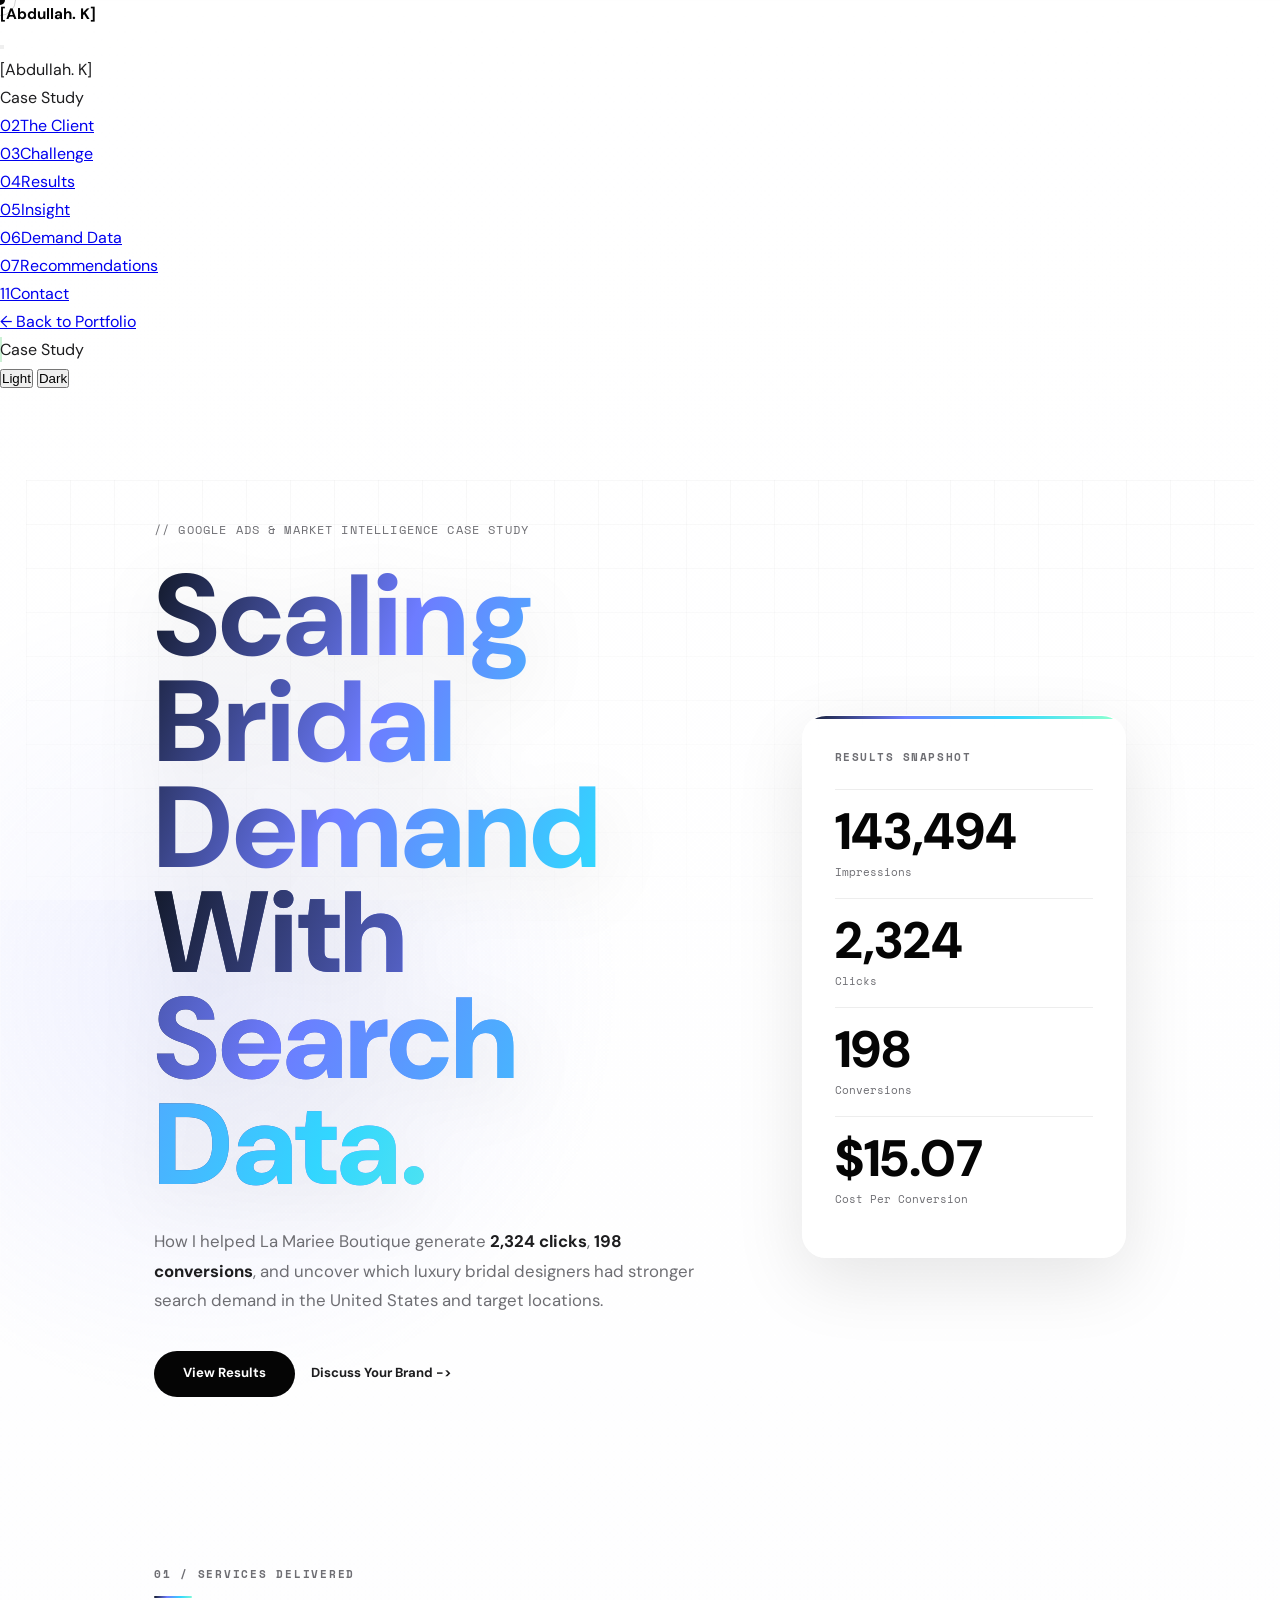
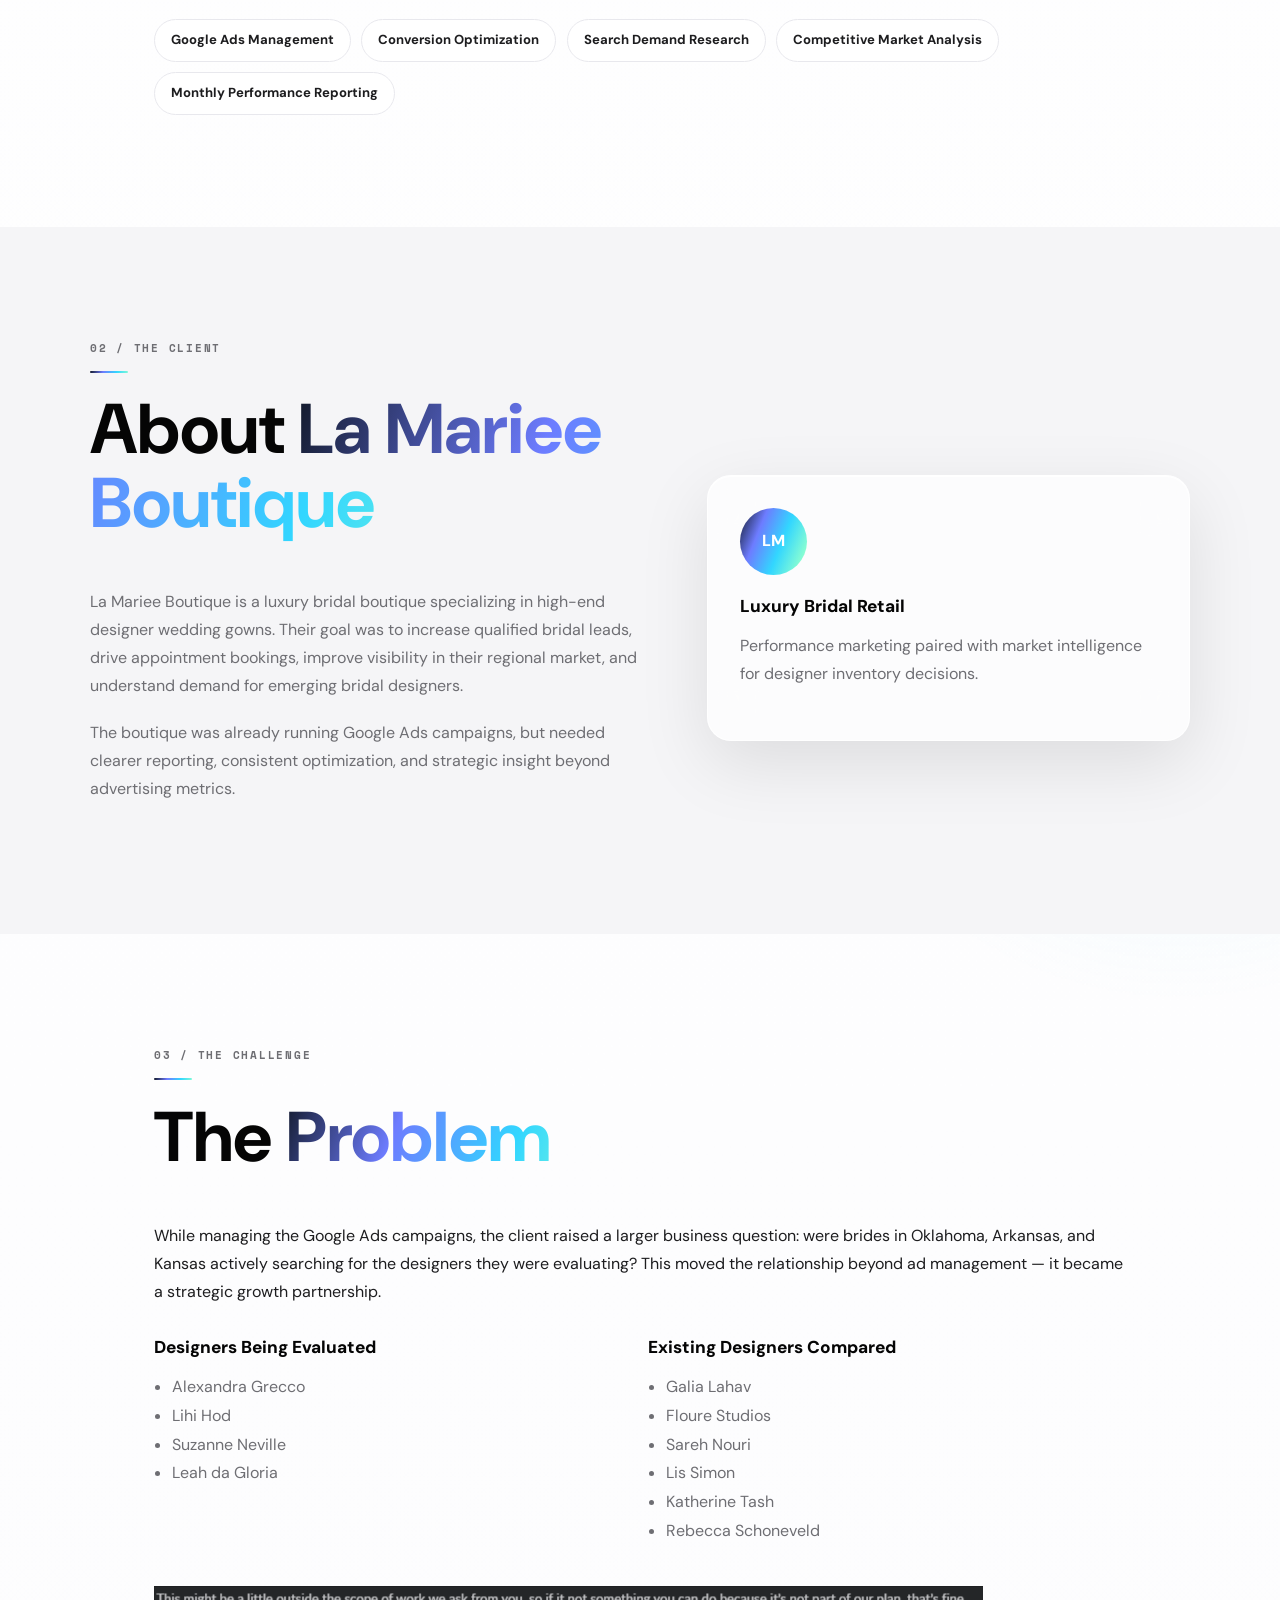
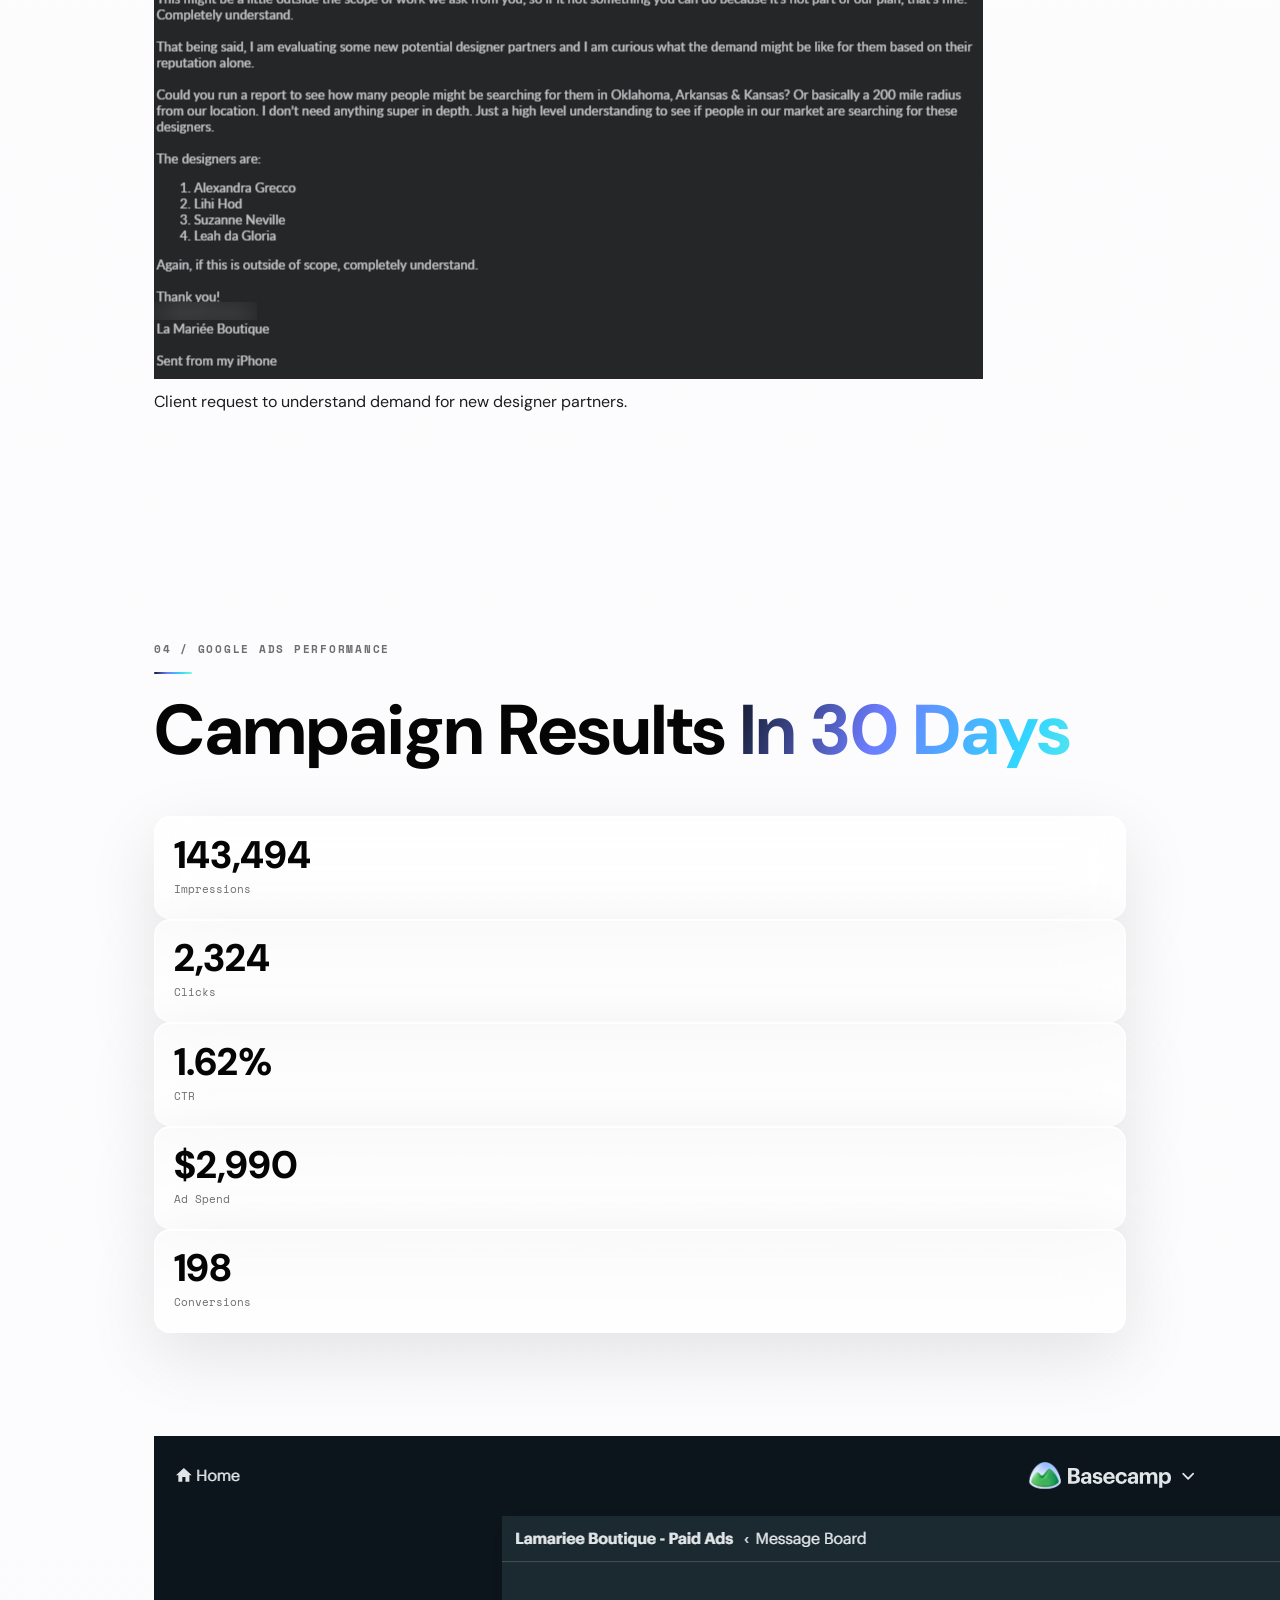
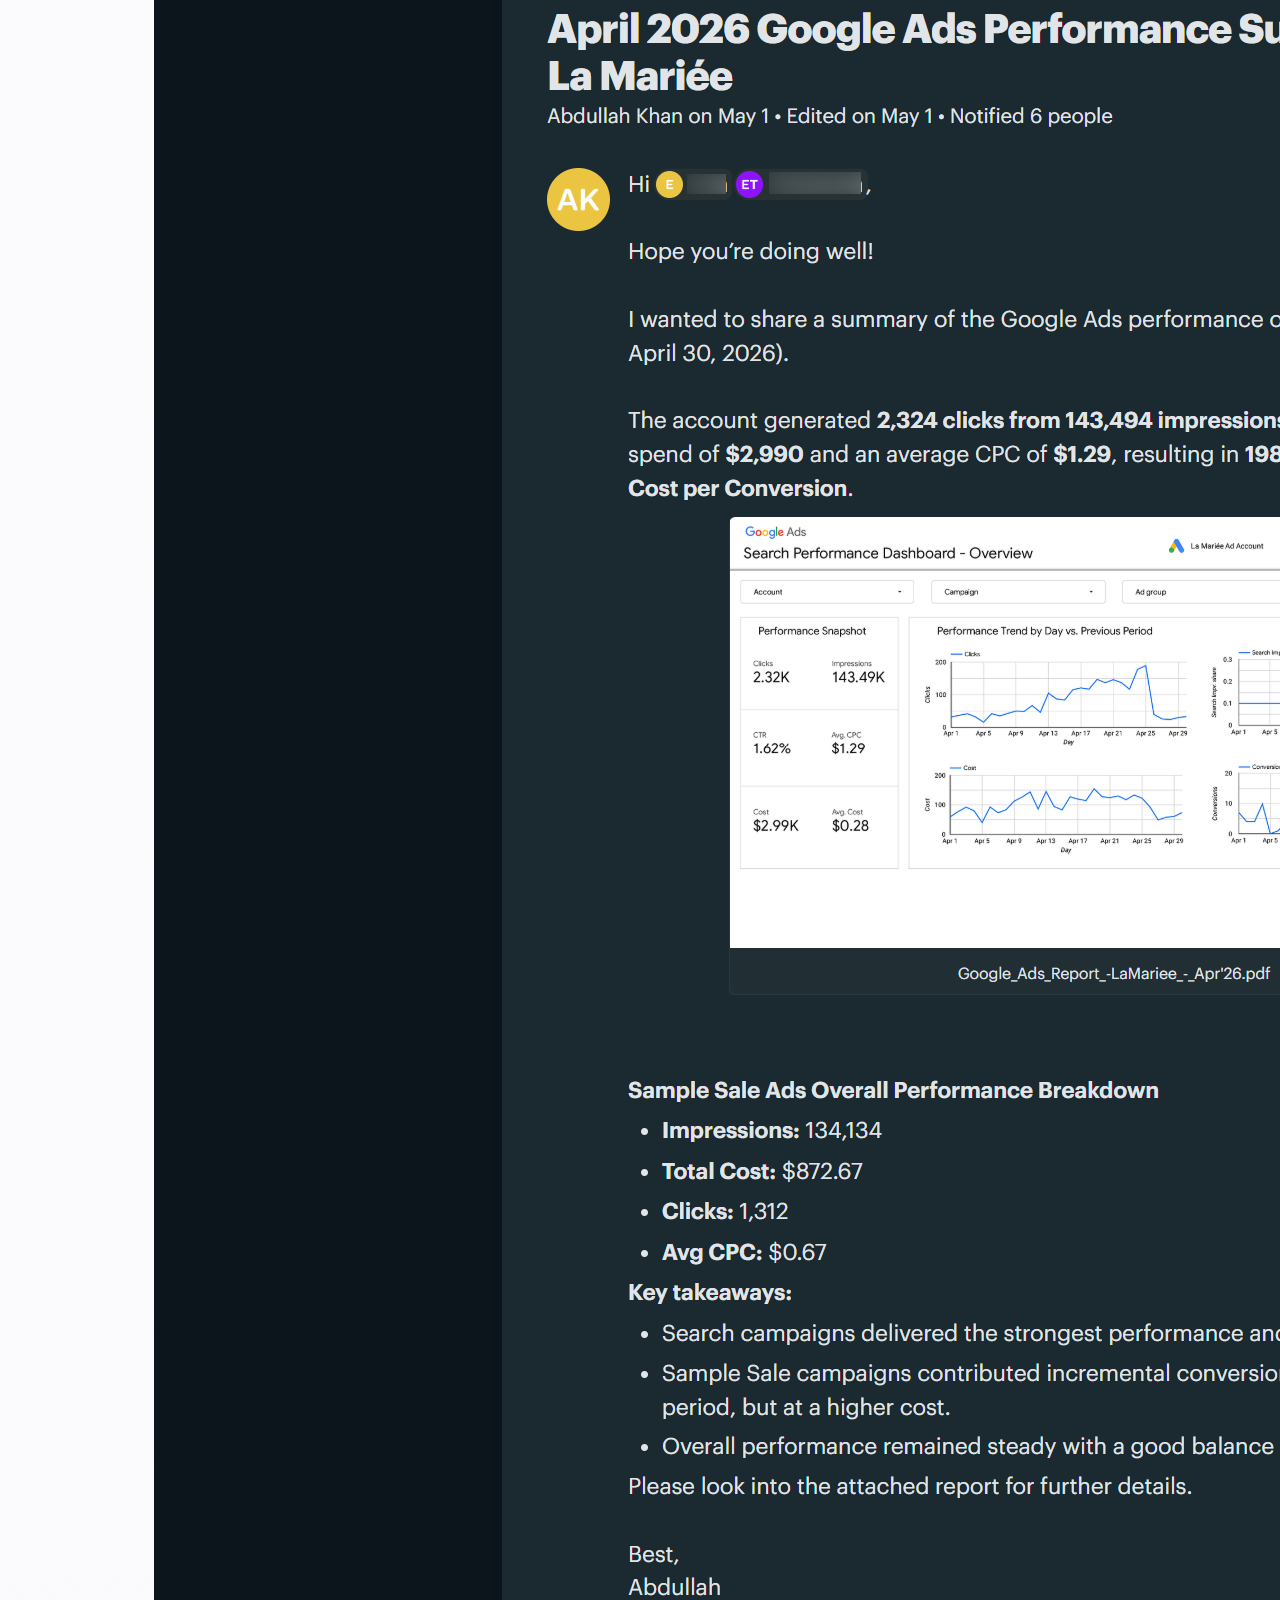
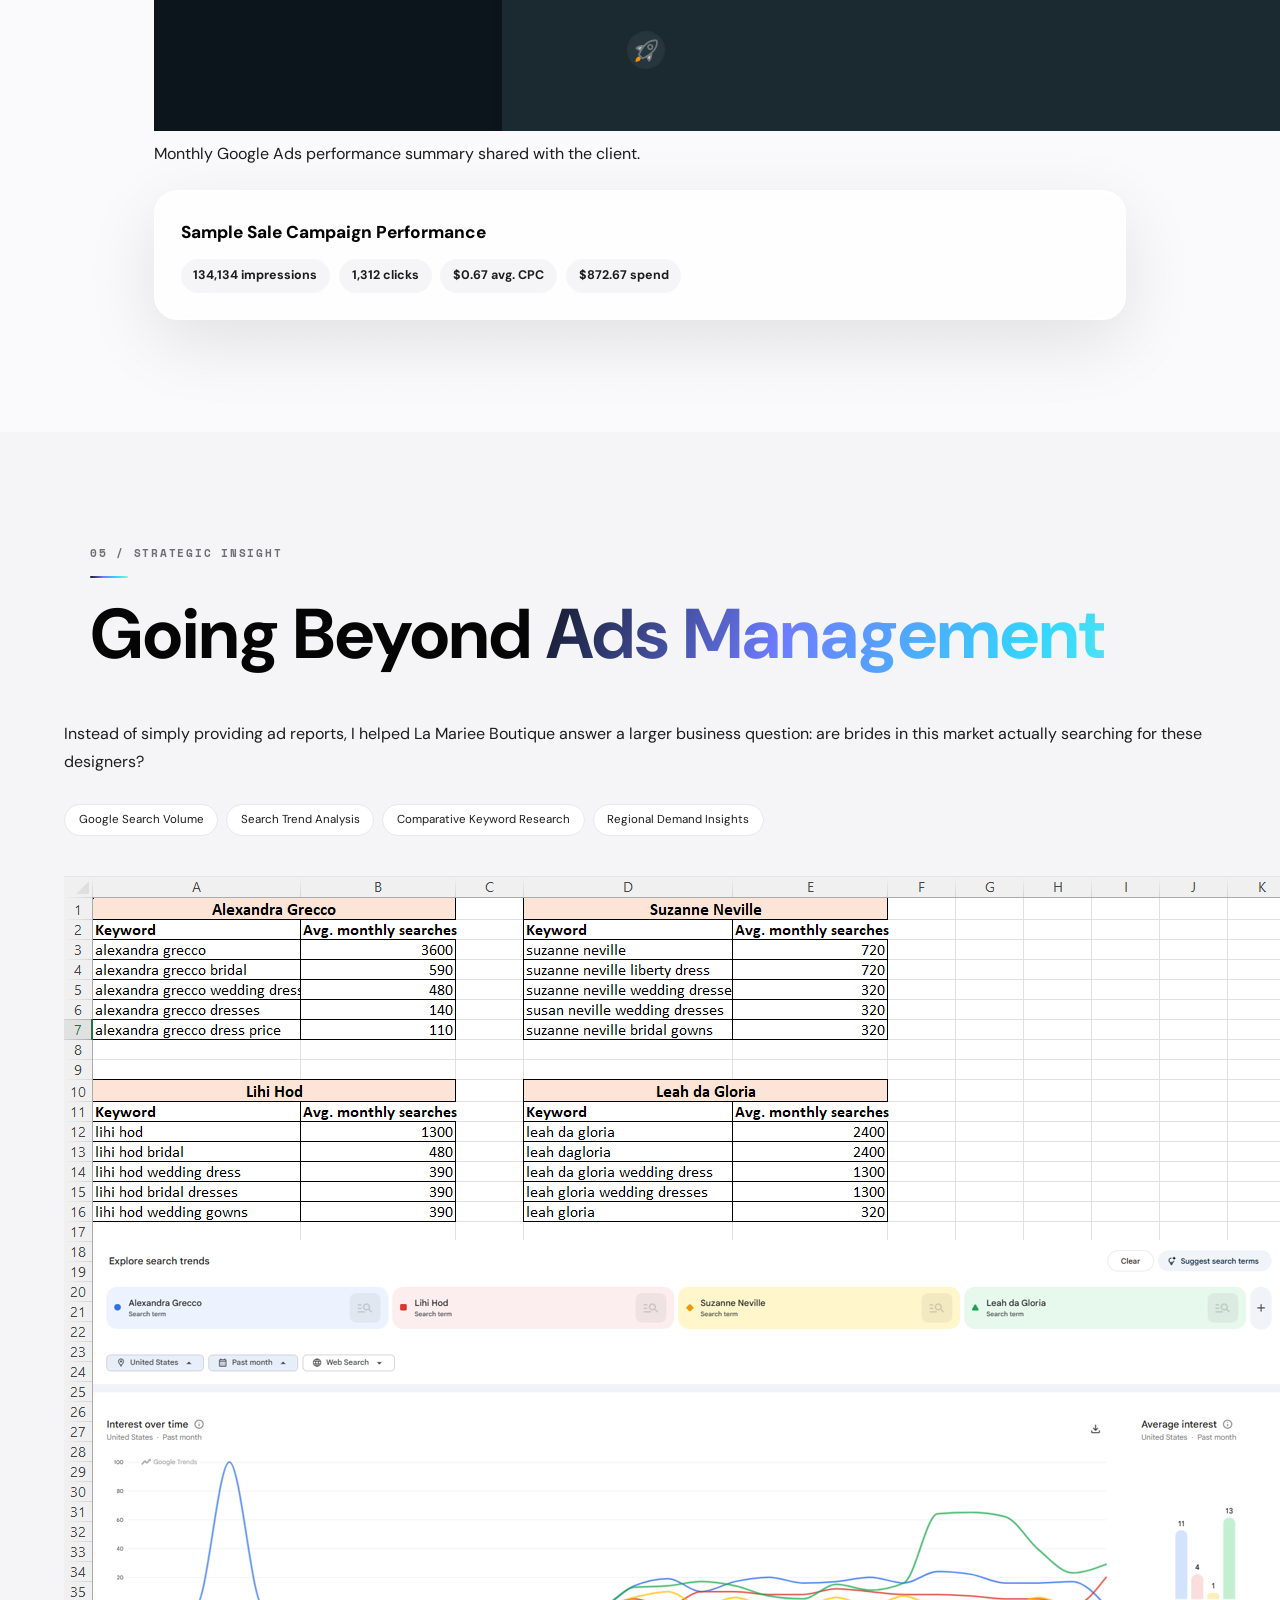
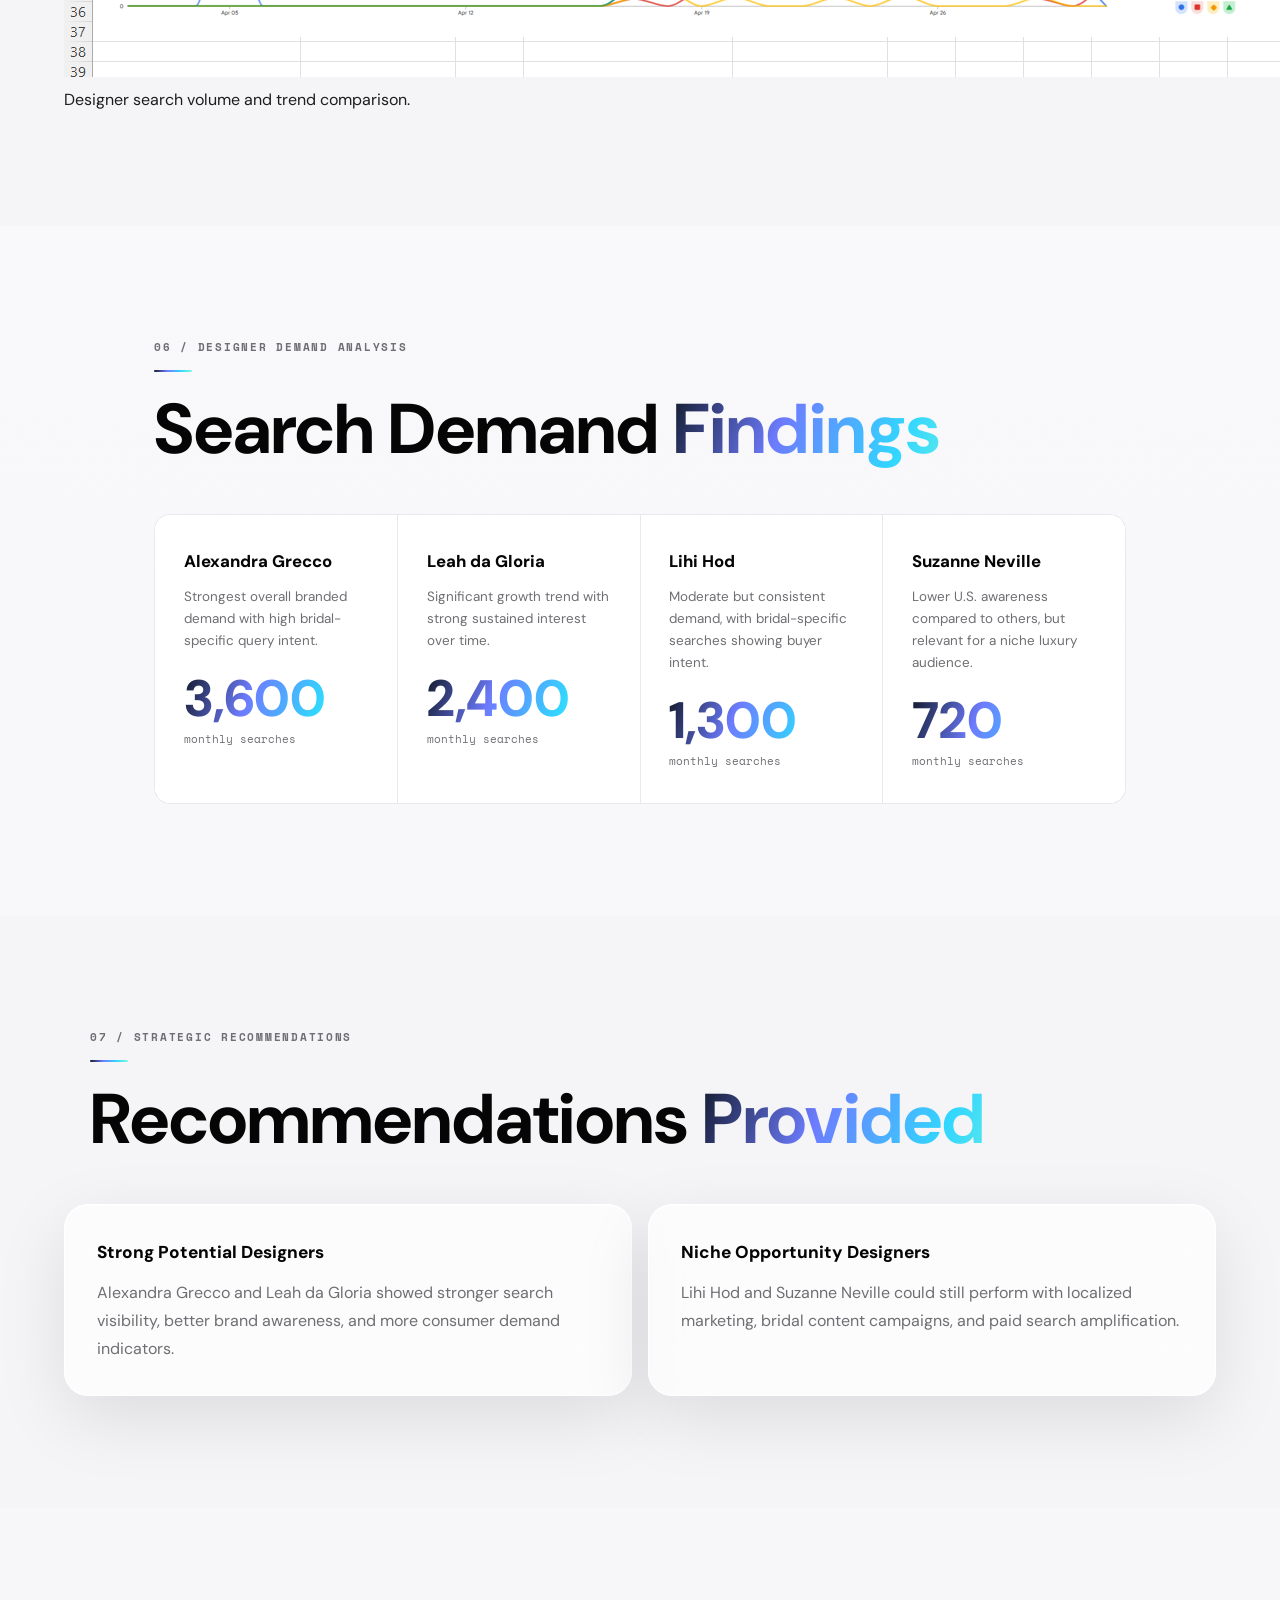
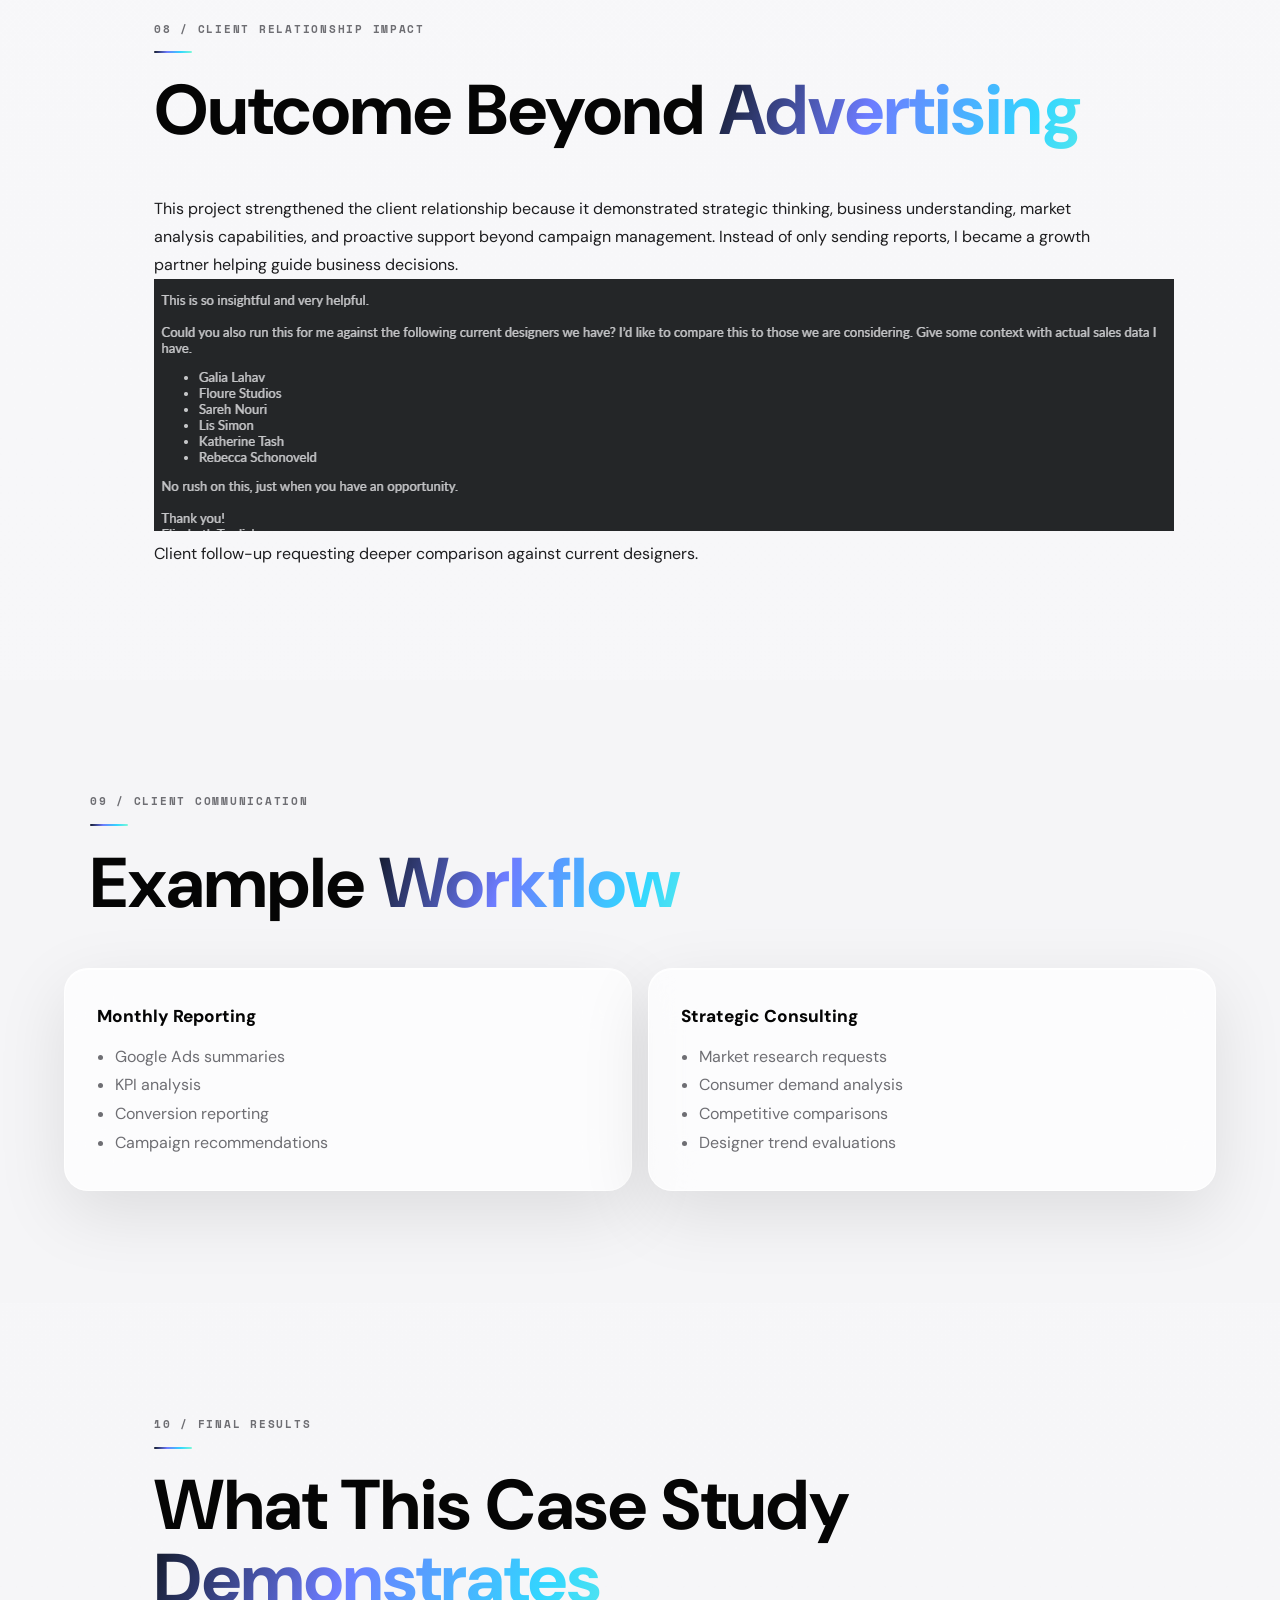
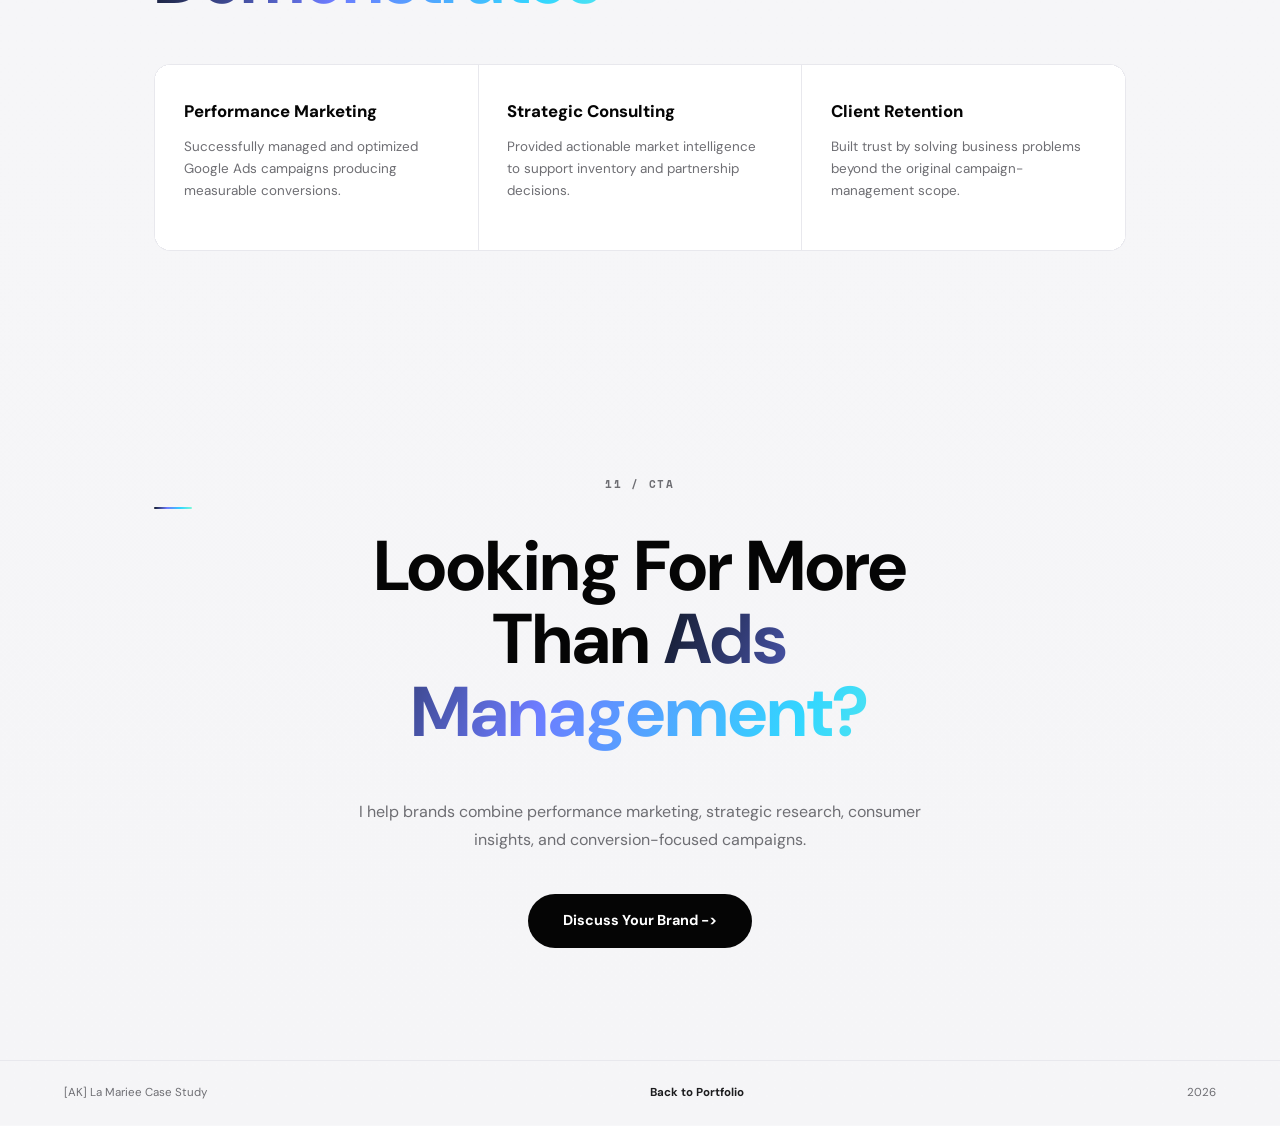
==== commit 3161c675: "Add mobile navigation and sidebar to case study" ====
--- a/lamariee-case-study.html
+++ b/lamariee-case-study.html
@@ -21,26 +21,51 @@
   <div class="cursor-trail" id="cursorTrail"></div>
   <div class="noise"></div>
 
-  <nav class="nav">
-    <a class="nav-logo" href="index.html">
-      <span class="bracket">[</span>Abdullah. K<span class="bracket">]</span>
-    </a>
-    <ul class="nav-links">
-      <li><a href="#client">Client</a></li>
-      <li><a href="#challenge">Challenge</a></li>
-      <li><a href="#performance">Results</a></li>
-      <li><a href="#insight">Insight</a></li>
-      <li><a href="#recommendations">Recommendations</a></li>
-      <li><a href="#contact" class="nav-cta">Discuss Your Brand</a></li>
-    </ul>
-    <button class="theme-toggle" id="themeToggle" type="button" aria-label="Switch to dark mode" aria-pressed="false">
-      <span class="theme-toggle-icon" aria-hidden="true"></span>
-    </button>
-    <div class="nav-status">
-      <span class="status-dot"></span> Case Study
+  <!-- Mobile Top Bar -->
+  <div class="mobile-topbar">
+    <a class="nav-logo" href="index.html"><span class="bracket">[</span>Abdullah. K<span class="bracket">]</span></a>
+    <div class="mobile-topbar-right">
+      <button class="hamburger" id="hamburger" aria-label="Open menu" aria-expanded="false">
+        <span></span><span></span><span></span>
+      </button>
+    </div>
+  </div>
+
+  <!-- Mobile Overlay -->
+  <div class="mobile-overlay" id="mobileOverlay"></div>
+
+  <!-- Sidebar Navigation -->
+  <nav class="sidebar" id="sidebar">
+    <div class="sidebar-logo">
+      <a href="index.html" style="text-decoration:none;color:inherit;"><span class="bracket">[</span>Abdullah. K<span class="bracket">]</span></a>
+    </div>
+
+    <div class="sidebar-section">
+      <div class="sidebar-section-label">Case Study</div>
+      <ul class="sidebar-links">
+        <li><a href="#client"          class="sidebar-link"><span class="sl-icon">02</span><span class="sl-text">The Client</span></a></li>
+        <li><a href="#challenge"       class="sidebar-link"><span class="sl-icon">03</span><span class="sl-text">Challenge</span></a></li>
+        <li><a href="#performance"     class="sidebar-link"><span class="sl-icon">04</span><span class="sl-text">Results</span></a></li>
+        <li><a href="#insight"         class="sidebar-link"><span class="sl-icon">05</span><span class="sl-text">Insight</span></a></li>
+        <li><a href="#demand"          class="sidebar-link"><span class="sl-icon">06</span><span class="sl-text">Demand Data</span></a></li>
+        <li><a href="#recommendations" class="sidebar-link"><span class="sl-icon">07</span><span class="sl-text">Recommendations</span></a></li>
+        <li><a href="#contact"         class="sidebar-link"><span class="sl-icon">11</span><span class="sl-text">Contact</span></a></li>
+      </ul>
+    </div>
+
+    <div class="sidebar-bottom">
+      <a href="index.html" class="sidebar-cta">← Back to Portfolio</a>
+      <div class="sidebar-status">
+        <span class="status-dot"></span> Case Study
+      </div>
+      <div class="theme-row">
+        <button class="theme-label" id="themeLabelLight" aria-label="Switch to light mode">Light</button>
+        <button class="theme-label" id="themeLabelDark"  aria-label="Switch to dark mode">Dark</button>
+      </div>
     </div>
   </nav>
 
+  <div class="main-content">
   <main>
     <section class="case-hero" id="top">
       <div class="hero-bg-grid"></div>
@@ -108,59 +133,51 @@
 
     <section class="section case-evidence" id="challenge">
       <div class="section-label">03 / The Challenge</div>
-      <div class="case-two-col case-two-col-reverse">
-        <figure class="case-image-card">
-          <img src="Case Study - LaMariee Boutique/Problem - Lamariee.png" alt="Client request asking for search demand research for bridal designers">
-          <figcaption>Client request to understand demand for new designer partners.</figcaption>
-        </figure>
+      <h2 class="section-title">The <span class="accent-text">Problem</span></h2>
+      <p class="case-section-intro">While managing the Google Ads campaigns, the client raised a larger business question: were brides in Oklahoma, Arkansas, and Kansas actively searching for the designers they were evaluating? This moved the relationship beyond ad management — it became a strategic growth partnership.</p>
+      <div class="case-list-grid" style="margin-bottom:2.5rem;">
         <div>
-          <h2 class="section-title">The Problem</h2>
-          <p>While managing the Google Ads campaigns, the client raised a larger business question: were brides in Oklahoma, Arkansas, and Kansas actively searching for the designers they were evaluating?</p>
-          <div class="case-list-grid">
-            <div>
-              <h3>Designers Being Evaluated</h3>
-              <ul>
-                <li>Alexandra Grecco</li>
-                <li>Lihi Hod</li>
-                <li>Suzanne Neville</li>
-                <li>Leah da Gloria</li>
-              </ul>
-            </div>
-            <div>
-              <h3>Existing Designers Compared</h3>
-              <ul>
-                <li>Galia Lahav</li>
-                <li>Floure Studios</li>
-                <li>Sareh Nouri</li>
-                <li>Lis Simon</li>
-                <li>Katherine Tash</li>
-                <li>Rebecca Schoneveld</li>
-              </ul>
-            </div>
-          </div>
-          <p>This moved the relationship beyond ad management. It became a strategic growth partnership.</p>
-        </div>
-      </div>
+          <h3>Designers Being Evaluated</h3>
+          <ul>
+            <li>Alexandra Grecco</li>
+            <li>Lihi Hod</li>
+            <li>Suzanne Neville</li>
+            <li>Leah da Gloria</li>
+          </ul>
+        </div>
+        <div>
+          <h3>Existing Designers Compared</h3>
+          <ul>
+            <li>Galia Lahav</li>
+            <li>Floure Studios</li>
+            <li>Sareh Nouri</li>
+            <li>Lis Simon</li>
+            <li>Katherine Tash</li>
+            <li>Rebecca Schoneveld</li>
+          </ul>
+        </div>
+      </div>
+      <figure class="case-image-full">
+        <img src="Case Study - LaMariee Boutique/Problem - Lamariee.png" alt="Client request asking for search demand research for bridal designers">
+        <figcaption>Client request to understand demand for new designer partners.</figcaption>
+      </figure>
     </section>
 
     <section class="section" id="performance">
       <div class="section-label">04 / Google Ads Performance</div>
       <h2 class="section-title">Campaign Results <span class="accent-text">In 30 Days</span></h2>
-      <div class="case-results-grid">
-        <figure class="case-image-card case-dashboard">
-          <img src="Case Study - LaMariee Boutique/Case Study - LaMariee.png" alt="Google Ads performance summary shared with La Mariee Boutique">
-          <figcaption>Monthly Google Ads performance summary shared with the client.</figcaption>
-        </figure>
-        <div class="case-kpi-stack">
-          <div class="case-kpi"><span>143,494</span><small>Impressions</small></div>
-          <div class="case-kpi"><span>2,324</span><small>Clicks</small></div>
-          <div class="case-kpi"><span>1.62%</span><small>CTR</small></div>
-          <div class="case-kpi"><span>$2,990</span><small>Ad Spend</small></div>
-          <div class="case-kpi"><span>198</span><small>Conversions</small></div>
-          <div class="case-kpi"><span>$15.07</span><small>Cost Per Conversion</small></div>
-        </div>
-      </div>
-
+      <div class="case-kpi-row">
+        <div class="case-kpi"><span>143,494</span><small>Impressions</small></div>
+        <div class="case-kpi"><span>2,324</span><small>Clicks</small></div>
+        <div class="case-kpi"><span>1.62%</span><small>CTR</small></div>
+        <div class="case-kpi"><span>$2,990</span><small>Ad Spend</small></div>
+        <div class="case-kpi"><span>198</span><small>Conversions</small></div>
+        <div class="case-kpi"><span>$15.07</span><small>Cost Per Conv.</small></div>
+      </div>
+      <figure class="case-image-full">
+        <img src="Case Study - LaMariee Boutique/Case Study - LaMariee.png" alt="Google Ads performance summary shared with La Mariee Boutique">
+        <figcaption>Monthly Google Ads performance summary shared with the client.</figcaption>
+      </figure>
       <div class="case-callout">
         <h3>Sample Sale Campaign Performance</h3>
         <div class="case-inline-stats">
@@ -174,22 +191,18 @@
 
     <section class="about section" id="insight">
       <div class="section-label">05 / Strategic Insight</div>
-      <div class="case-two-col">
-        <div>
-          <h2 class="section-title">Going Beyond <span class="accent-text">Ads Management</span></h2>
-          <p>Instead of simply providing ad reports, I helped La Mariee Boutique answer a larger business question: are brides in this market actually searching for these designers?</p>
-          <div class="about-chips">
-            <span class="chip">Google Search Volume</span>
-            <span class="chip">Search Trend Analysis</span>
-            <span class="chip">Comparative Keyword Research</span>
-            <span class="chip">Regional Demand Insights</span>
-          </div>
-        </div>
-        <figure class="case-image-card">
-          <img src="Case Study - LaMariee Boutique/Analysis.png" alt="Spreadsheet and Google Trends research comparing bridal designer search demand">
-          <figcaption>Designer search volume and trend comparison.</figcaption>
-        </figure>
-      </div>
+      <h2 class="section-title">Going Beyond <span class="accent-text">Ads Management</span></h2>
+      <p class="case-section-intro">Instead of simply providing ad reports, I helped La Mariee Boutique answer a larger business question: are brides in this market actually searching for these designers?</p>
+      <div class="about-chips" style="margin-bottom:2.5rem;">
+        <span class="chip">Google Search Volume</span>
+        <span class="chip">Search Trend Analysis</span>
+        <span class="chip">Comparative Keyword Research</span>
+        <span class="chip">Regional Demand Insights</span>
+      </div>
+      <figure class="case-image-full">
+        <img src="Case Study - LaMariee Boutique/Analysis.png" alt="Spreadsheet and Google Trends research comparing bridal designer search demand">
+        <figcaption>Designer search volume and trend comparison.</figcaption>
+      </figure>
     </section>
 
     <section class="section" id="demand">
@@ -240,17 +253,12 @@
 
     <section class="section" id="impact">
       <div class="section-label">08 / Client Relationship Impact</div>
-      <div class="case-two-col">
-        <div>
-          <h2 class="section-title">Outcome Beyond <span class="accent-text">Advertising</span></h2>
-          <p>This project strengthened the client relationship because it demonstrated strategic thinking, business understanding, market analysis capabilities, and proactive support beyond campaign management.</p>
-          <p>Instead of only sending reports, I became a growth partner helping guide business decisions.</p>
-        </div>
-        <figure class="case-image-card">
-          <img src="Case Study - LaMariee Boutique/after solution reply.png" alt="Client follow-up message asking for additional designer comparison research">
-          <figcaption>Client follow-up requesting deeper comparison against current designers.</figcaption>
-        </figure>
-      </div>
+      <h2 class="section-title">Outcome Beyond <span class="accent-text">Advertising</span></h2>
+      <p class="case-section-intro">This project strengthened the client relationship because it demonstrated strategic thinking, business understanding, market analysis capabilities, and proactive support beyond campaign management. Instead of only sending reports, I became a growth partner helping guide business decisions.</p>
+      <figure class="case-image-full">
+        <img src="Case Study - LaMariee Boutique/after solution reply.png" alt="Client follow-up message asking for additional designer comparison research">
+        <figcaption>Client follow-up requesting deeper comparison against current designers.</figcaption>
+      </figure>
     </section>
 
     <section class="about section" id="communication">
@@ -306,6 +314,7 @@
       </div>
     </section>
   </main>
+  </div><!-- /.main-content -->
 
   <footer class="footer">
     <div class="footer-left"><span class="bracket">[</span>AK<span class="bracket">]</span> La Mariee Case Study</div>
@@ -314,22 +323,41 @@
   </footer>
 
   <script>
-    const themeToggle = document.getElementById('themeToggle');
-
+    // ── Theme toggle ──
     function setTheme(theme) {
-      const isDark = theme === 'dark';
       document.documentElement.dataset.theme = theme;
-      themeToggle.setAttribute('aria-pressed', isDark);
-      themeToggle.setAttribute('aria-label', isDark ? 'Switch to light mode' : 'Switch to dark mode');
       localStorage.setItem('theme', theme);
     }
-
     setTheme(document.documentElement.dataset.theme || 'light');
-    themeToggle.addEventListener('click', () => {
-      const nextTheme = document.documentElement.dataset.theme === 'dark' ? 'light' : 'dark';
-      setTheme(nextTheme);
+    document.getElementById('themeLabelLight').addEventListener('click', () => setTheme('light'));
+    document.getElementById('themeLabelDark').addEventListener('click',  () => setTheme('dark'));
+
+    // ── Hamburger / Mobile Sidebar ──
+    const hamburger = document.getElementById('hamburger');
+    const sidebar   = document.getElementById('sidebar');
+    const overlay   = document.getElementById('mobileOverlay');
+
+    function openMenu() {
+      sidebar.classList.add('open');
+      overlay.classList.add('show');
+      hamburger.classList.add('active');
+      hamburger.setAttribute('aria-expanded', 'true');
+      document.body.style.overflow = 'hidden';
+    }
+    function closeMenu() {
+      sidebar.classList.remove('open');
+      overlay.classList.remove('show');
+      hamburger.classList.remove('active');
+      hamburger.setAttribute('aria-expanded', 'false');
+      document.body.style.overflow = '';
+    }
+    hamburger.addEventListener('click', () => sidebar.classList.contains('open') ? closeMenu() : openMenu());
+    overlay.addEventListener('click', closeMenu);
+    sidebar.querySelectorAll('.sidebar-link, .sidebar-cta').forEach(link => {
+      link.addEventListener('click', () => { if (window.innerWidth < 900) closeMenu(); });
     });
 
+    // ── Custom cursor ──
     const cursor = document.getElementById('cursor');
     const trail = document.getElementById('cursorTrail');
     document.addEventListener('mousemove', e => {
@@ -346,23 +374,23 @@
       el.addEventListener('mouseleave', () => cursor.classList.remove('cursor-hover'));
     });
 
+    // ── Scroll reveal ──
     const revealObs = new IntersectionObserver(entries => {
       entries.forEach(e => {
-        if (e.isIntersecting) {
-          e.target.classList.add('visible');
-          revealObs.unobserve(e.target);
-        }
+        if (e.isIntersecting) { e.target.classList.add('visible'); revealObs.unobserve(e.target); }
       });
     }, { threshold: 0.1 });
-
-    document.querySelectorAll('.case-image-card, .case-mini-card, .case-kpi, .case-callout, .skill-card').forEach(el => revealObs.observe(el));
-
+    document.querySelectorAll('.case-image-card, .case-image-full, .case-mini-card, .case-kpi, .case-callout, .skill-card').forEach(el => revealObs.observe(el));
+
+    // ── Active link on scroll ──
     window.addEventListener('scroll', () => {
       let current = '';
       document.querySelectorAll('section[id]').forEach(s => {
-        if (window.scrollY >= s.offsetTop - 100) current = s.id;
+        if (window.scrollY >= s.offsetTop - 120) current = s.id;
       });
-      document.querySelectorAll('.nav-links a').forEach(a => a.classList.toggle('active', a.getAttribute('href') === '#' + current));
+      document.querySelectorAll('.sidebar-link').forEach(a => {
+        a.classList.toggle('active', a.getAttribute('href') === '#' + current);
+      });
     });
   </script>
 </body>
--- a/style.css
+++ b/style.css
@@ -68,7 +68,13 @@
   transform: translate(-50%, -50%);
   transition: left 0.1s ease, top 0.1s ease;
 }
-.cursor.hover { width: 22px; height: 22px; background: var(--dark); opacity: 0.6; }
+.cursor.hover,
+.cursor.cursor-hover {
+  width: 22px;
+  height: 22px;
+  background: var(--dark);
+  opacity: 0.6;
+}
 
 /* ── Navigation ── */
 .nav {
@@ -732,6 +738,11 @@
 .t-out { color: var(--dark); font-weight: 700; }
 .t-cursor { color: var(--black); animation: blink 1s steps(2, start) infinite; }
 
+[data-theme="dark"] .t-prompt,
+[data-theme="dark"] .t-cmd {
+  color: #60a5fa;
+}
+
 @keyframes blink {
   50% { opacity: 0; }
 }
@@ -782,6 +793,10 @@
 .open-tag {
   color: #1f8f45;
   font-weight: 800;
+}
+
+[data-theme="dark"] .open-tag {
+  color: #4ade80;
 }
 
 .skill-icon,
@@ -869,6 +884,20 @@
   border-color: rgba(255,255,255,0.1);
 }
 
+[data-theme="dark"] .chip {
+  color: var(--dark);
+  -webkit-text-fill-color: var(--dark);
+}
+
+[data-theme="dark"] .chip:hover {
+  background: var(--iridescent);
+  background-size: 200%;
+  -webkit-background-clip: text;
+  -webkit-text-fill-color: transparent;
+  background-clip: text;
+  border-color: transparent;
+}
+
 [data-theme="dark"] .nav-cta:hover {
   background: rgba(255,255,255,0.12) !important;
 }
@@ -958,3 +987,375 @@
 [data-theme="dark"] .tl-list li {
   background-color: rgba(255,255,255,0.08);
 }
+
+/* Case study page */
+.case-page .nav-logo {
+  text-decoration: none;
+}
+
+.case-hero {
+  min-height: 100vh;
+  max-width: 1100px;
+  margin: 0 auto;
+  padding: 8rem 5vw 4rem;
+  position: relative;
+  display: grid;
+  grid-template-columns: 1.35fr 0.75fr;
+  align-items: center;
+  gap: 4rem;
+}
+
+.case-hero-content {
+  min-width: 0;
+}
+
+.case-hero-card,
+.case-mini-card,
+.case-image-card,
+.case-callout,
+.case-kpi {
+  position: relative;
+  overflow: hidden;
+  border: 1px solid rgba(255,255,255,0.82);
+  background: rgba(255,255,255,0.68);
+  backdrop-filter: blur(28px) saturate(180%);
+  -webkit-backdrop-filter: blur(28px) saturate(180%);
+  box-shadow:
+    0 1px 0 rgba(255,255,255,0.92) inset,
+    0 22px 70px rgba(0,0,0,0.1);
+}
+
+.case-hero-card {
+  border-radius: var(--radius-lg);
+  padding: 2rem;
+  opacity: 0;
+  animation: fadeUp 0.9s 0.35s forwards;
+}
+
+.case-card-label {
+  font-family: var(--font-mono);
+  font-size: 0.68rem;
+  font-weight: 700;
+  letter-spacing: 0.14em;
+  text-transform: uppercase;
+  color: var(--mid);
+  margin-bottom: 1.4rem;
+}
+
+.case-metric {
+  padding: 1rem 0;
+  border-top: 1px solid rgba(0,0,0,0.07);
+}
+
+.case-metric span,
+.case-kpi span,
+.case-demand-number {
+  display: block;
+  font-size: clamp(2rem, 4vw, 3.4rem);
+  line-height: 1;
+  font-weight: 800;
+  color: var(--black);
+}
+
+.case-metric small,
+.case-kpi small,
+.case-findings-grid small {
+  display: block;
+  margin-top: 0.35rem;
+  color: var(--mid);
+  font-family: var(--font-mono);
+  font-size: 0.68rem;
+}
+
+.case-services {
+  padding-top: 3rem;
+}
+
+.case-pill-grid {
+  display: flex;
+  flex-wrap: wrap;
+  gap: 0.65rem;
+}
+
+.case-pill-grid span {
+  padding: 0.55rem 1rem;
+  border: 1px solid var(--smoke);
+  border-radius: 999px;
+  background: var(--white);
+  color: var(--dark);
+  font-size: 0.82rem;
+  font-weight: 700;
+  transition: background var(--t), border-color var(--t), color var(--t);
+}
+
+.case-pill-grid span:hover {
+  background: var(--off-white);
+  border-color: var(--mid);
+}
+
+.case-two-col {
+  max-width: 1100px;
+  margin: 0 auto;
+  display: grid;
+  grid-template-columns: minmax(0, 1fr) minmax(280px, 0.85fr);
+  gap: 3rem;
+  align-items: center;
+}
+
+.case-two-col p,
+.case-mini-card p,
+.case-image-card figcaption {
+  color: var(--mid);
+  font-weight: 400;
+}
+
+.case-two-col p {
+  margin-bottom: 1.2rem;
+}
+
+.case-mini-card {
+  border-radius: var(--radius-lg);
+  padding: 2rem;
+  opacity: 0;
+  transform: translateY(16px);
+}
+
+.case-mini-card.visible {
+  opacity: 1;
+  transform: translateY(0);
+  transition: opacity 0.55s, transform 0.55s;
+}
+
+.case-mini-card h3,
+.case-callout h3,
+.case-list-grid h3 {
+  font-size: 1.08rem;
+  font-weight: 800;
+  color: var(--black);
+  margin-bottom: 0.7rem;
+}
+
+.case-mini-card ul,
+.case-list-grid ul {
+  margin-left: 1.1rem;
+  color: var(--mid);
+  line-height: 1.8;
+}
+
+.case-image-card {
+  border-radius: var(--radius-lg);
+  padding: 0.75rem;
+  margin: 0;
+  opacity: 0;
+  transform: translateY(16px);
+}
+
+.case-image-card.visible {
+  opacity: 1;
+  transform: translateY(0);
+  transition: opacity 0.55s, transform 0.55s;
+}
+
+.case-image-card img {
+  display: block;
+  width: 100%;
+  height: auto;
+  border-radius: calc(var(--radius-lg) - 8px);
+  border: 1px solid rgba(0,0,0,0.06);
+}
+
+.case-image-card figcaption {
+  padding: 0.8rem 0.2rem 0.15rem;
+  font-family: var(--font-mono);
+  font-size: 0.68rem;
+}
+
+.case-list-grid,
+.case-recommend-grid {
+  display: grid;
+  grid-template-columns: repeat(2, minmax(0, 1fr));
+  gap: 1rem;
+}
+
+.case-list-grid {
+  margin: 1.6rem 0;
+}
+
+.case-results-grid {
+  display: grid;
+  grid-template-columns: minmax(0, 1.35fr) minmax(260px, 0.65fr);
+  gap: 1.4rem;
+  align-items: stretch;
+}
+
+.case-dashboard {
+  height: 100%;
+}
+
+.case-dashboard img {
+  height: 100%;
+  max-height: 680px;
+  object-fit: cover;
+  object-position: top center;
+}
+
+.case-kpi-stack {
+  display: grid;
+  gap: 0.8rem;
+}
+
+.case-kpi {
+  border-radius: var(--radius);
+  padding: 1.2rem;
+  opacity: 0;
+  transform: translateY(12px);
+}
+
+.case-kpi.visible {
+  opacity: 1;
+  transform: translateY(0);
+  transition: opacity 0.5s, transform 0.5s;
+}
+
+.case-kpi span {
+  font-size: clamp(1.7rem, 3vw, 2.8rem);
+}
+
+.case-callout {
+  margin-top: 1.4rem;
+  border-radius: var(--radius-lg);
+  padding: 1.6rem;
+  opacity: 0;
+  transform: translateY(12px);
+}
+
+.case-callout.visible {
+  opacity: 1;
+  transform: translateY(0);
+  transition: opacity 0.5s, transform 0.5s;
+}
+
+.case-inline-stats {
+  display: flex;
+  flex-wrap: wrap;
+  gap: 0.55rem;
+}
+
+.case-inline-stats span {
+  padding: 0.4rem 0.8rem;
+  border-radius: 999px;
+  background: var(--off-white);
+  color: var(--dark);
+  font-size: 0.78rem;
+  font-weight: 700;
+}
+
+.case-findings-grid {
+  grid-template-columns: repeat(4, 1fr);
+}
+
+.case-demand-number {
+  margin-top: 1.3rem;
+  background: var(--iridescent);
+  background-size: 240% 100%;
+  -webkit-background-clip: text;
+  -webkit-text-fill-color: transparent;
+  background-clip: text;
+  animation: shiftIr 7s ease-in-out infinite alternate;
+}
+
+.case-final-grid {
+  grid-template-columns: repeat(3, 1fr);
+}
+
+.footer a {
+  color: var(--dark);
+  text-decoration: none;
+  font-weight: 700;
+}
+
+.footer a:hover {
+  color: var(--black);
+}
+
+[data-theme="dark"] .case-hero-card,
+[data-theme="dark"] .case-mini-card,
+[data-theme="dark"] .case-image-card,
+[data-theme="dark"] .case-callout,
+[data-theme="dark"] .case-kpi {
+  background: rgba(20,20,23,0.66);
+  border-color: rgba(255,255,255,0.1);
+  box-shadow:
+    0 1px 0 rgba(255,255,255,0.08) inset,
+    0 24px 74px rgba(0,0,0,0.44);
+}
+
+[data-theme="dark"] .case-metric {
+  border-top-color: rgba(255,255,255,0.08);
+}
+
+[data-theme="dark"] .case-pill-grid span,
+[data-theme="dark"] .case-inline-stats span {
+  background: rgba(255,255,255,0.06);
+  border-color: rgba(255,255,255,0.1);
+  color: var(--dark);
+}
+
+[data-theme="dark"] .case-pill-grid span:hover {
+  background: rgba(255,255,255,0.12);
+  border-color: rgba(255,255,255,0.22);
+  color: var(--black);
+  -webkit-text-fill-color: var(--black);
+}
+
+[data-theme="dark"] .case-image-card img {
+  border-color: rgba(255,255,255,0.08);
+}
+
+@media (max-width: 980px) {
+  .case-hero,
+  .case-two-col,
+  .case-results-grid {
+    grid-template-columns: 1fr;
+  }
+
+  .case-hero {
+    min-height: auto;
+    padding-top: 7rem;
+  }
+
+  .case-hero-card {
+    max-width: 520px;
+  }
+
+  .case-findings-grid,
+  .case-final-grid {
+    grid-template-columns: repeat(2, 1fr);
+  }
+}
+
+@media (max-width: 640px) {
+  .case-page .nav-links {
+    display: none;
+  }
+
+  .case-page .nav-status {
+    display: none;
+  }
+
+  .case-hero {
+    gap: 2rem;
+    padding: 6.8rem 5vw 3.5rem;
+  }
+
+  .case-list-grid,
+  .case-recommend-grid,
+  .case-findings-grid,
+  .case-final-grid {
+    grid-template-columns: 1fr;
+  }
+
+  .case-image-card {
+    padding: 0.5rem;
+  }
+}
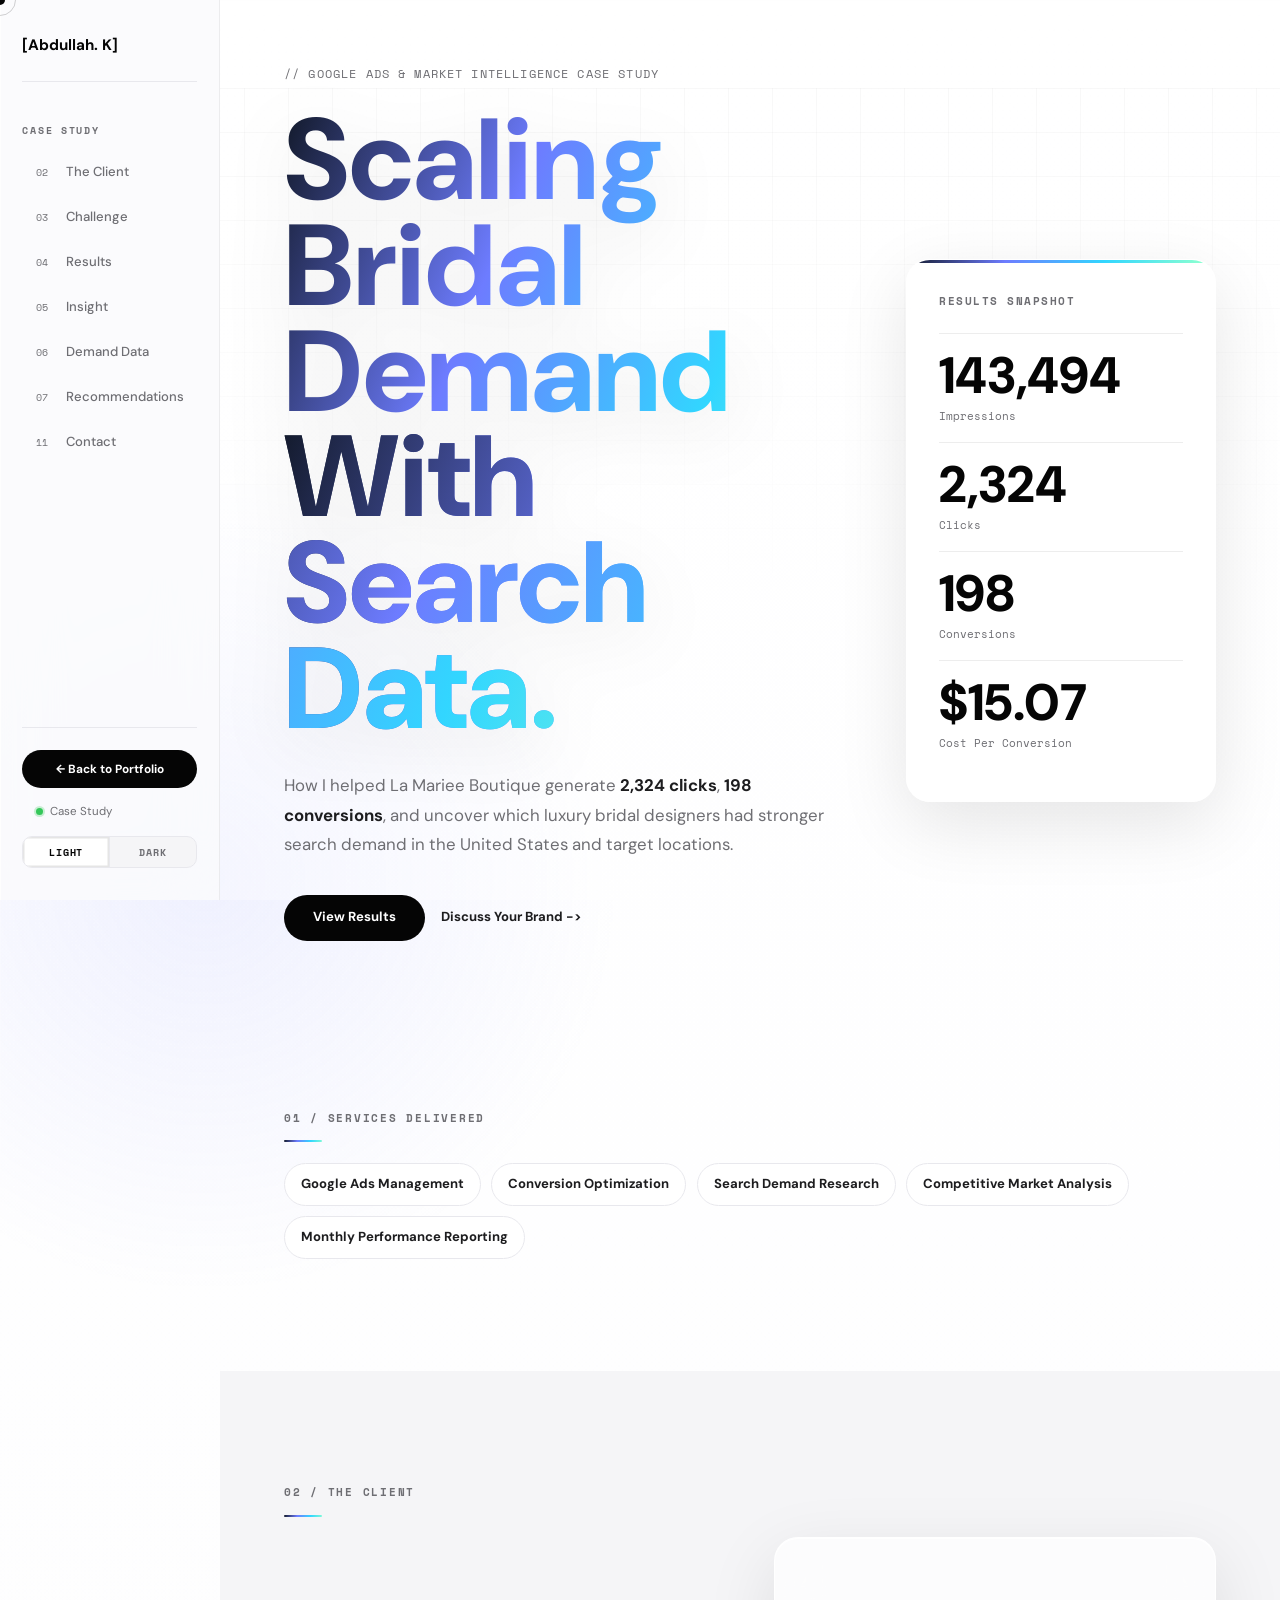
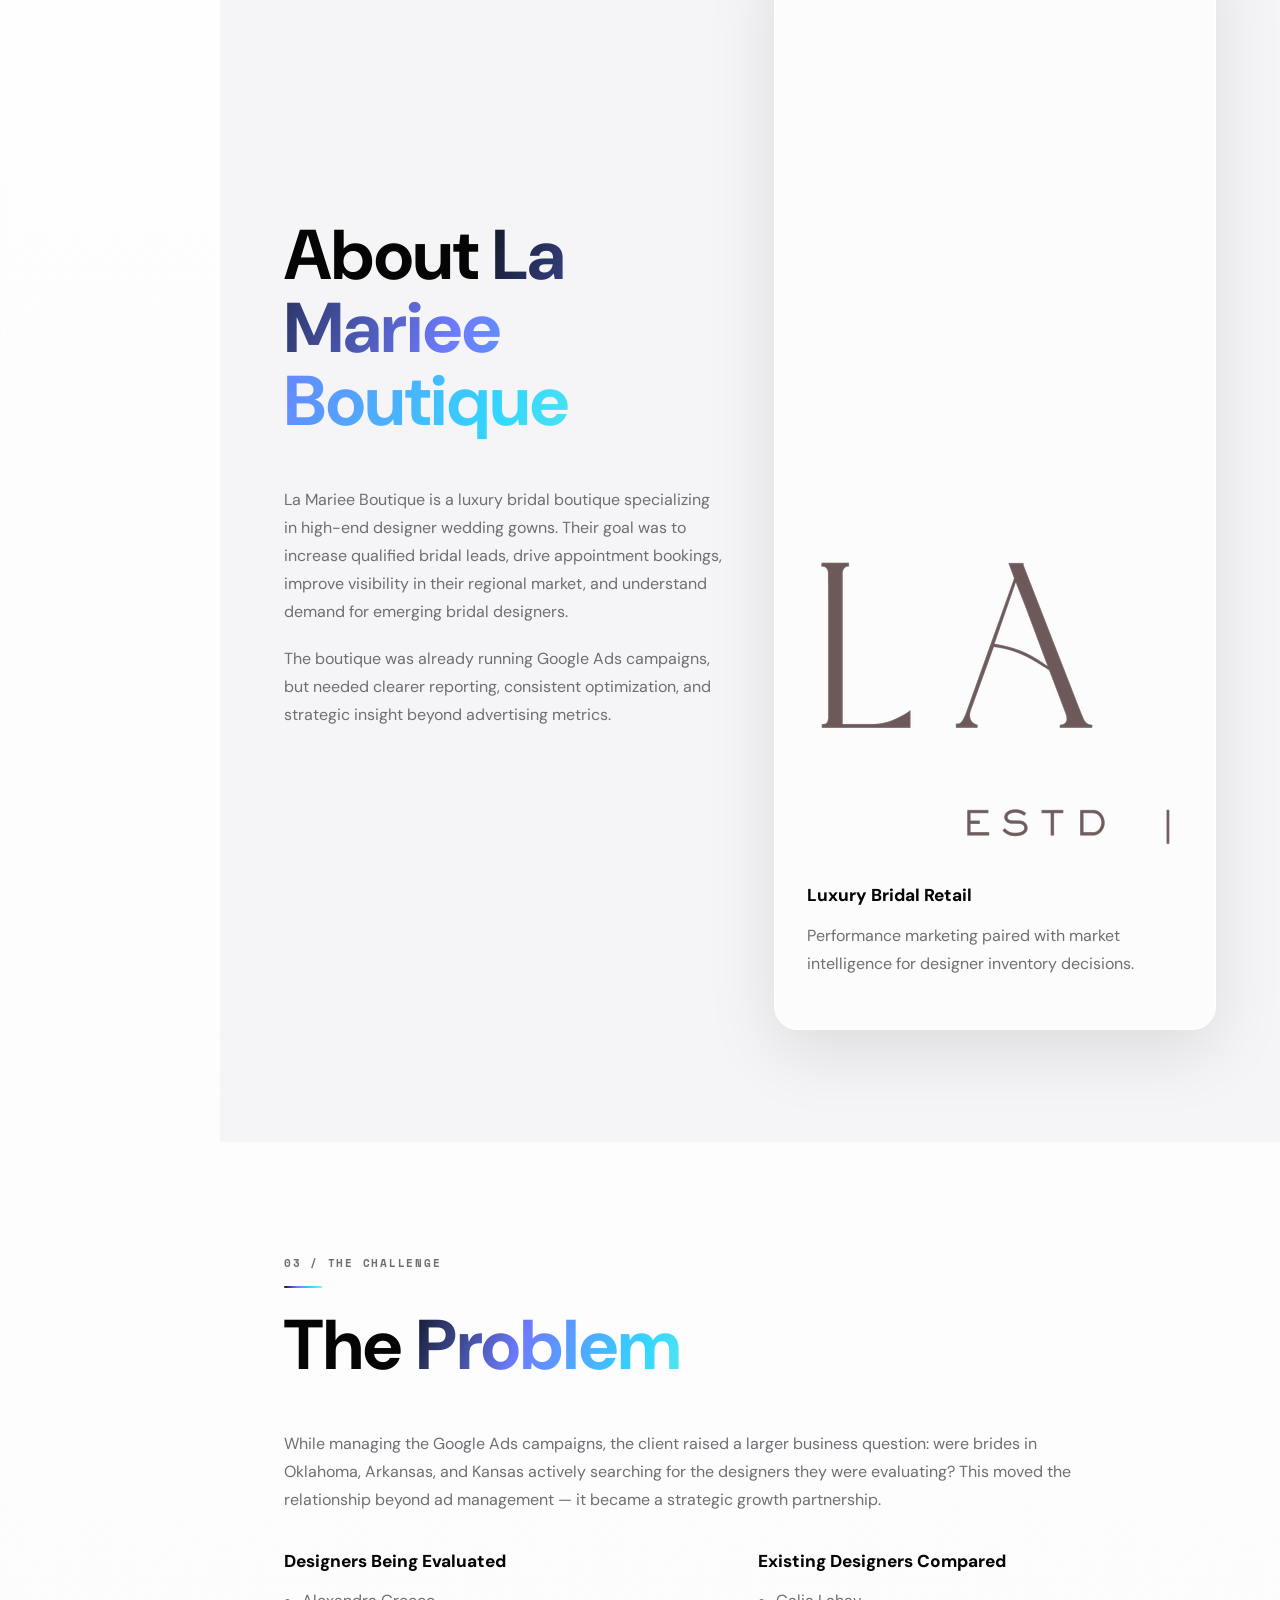
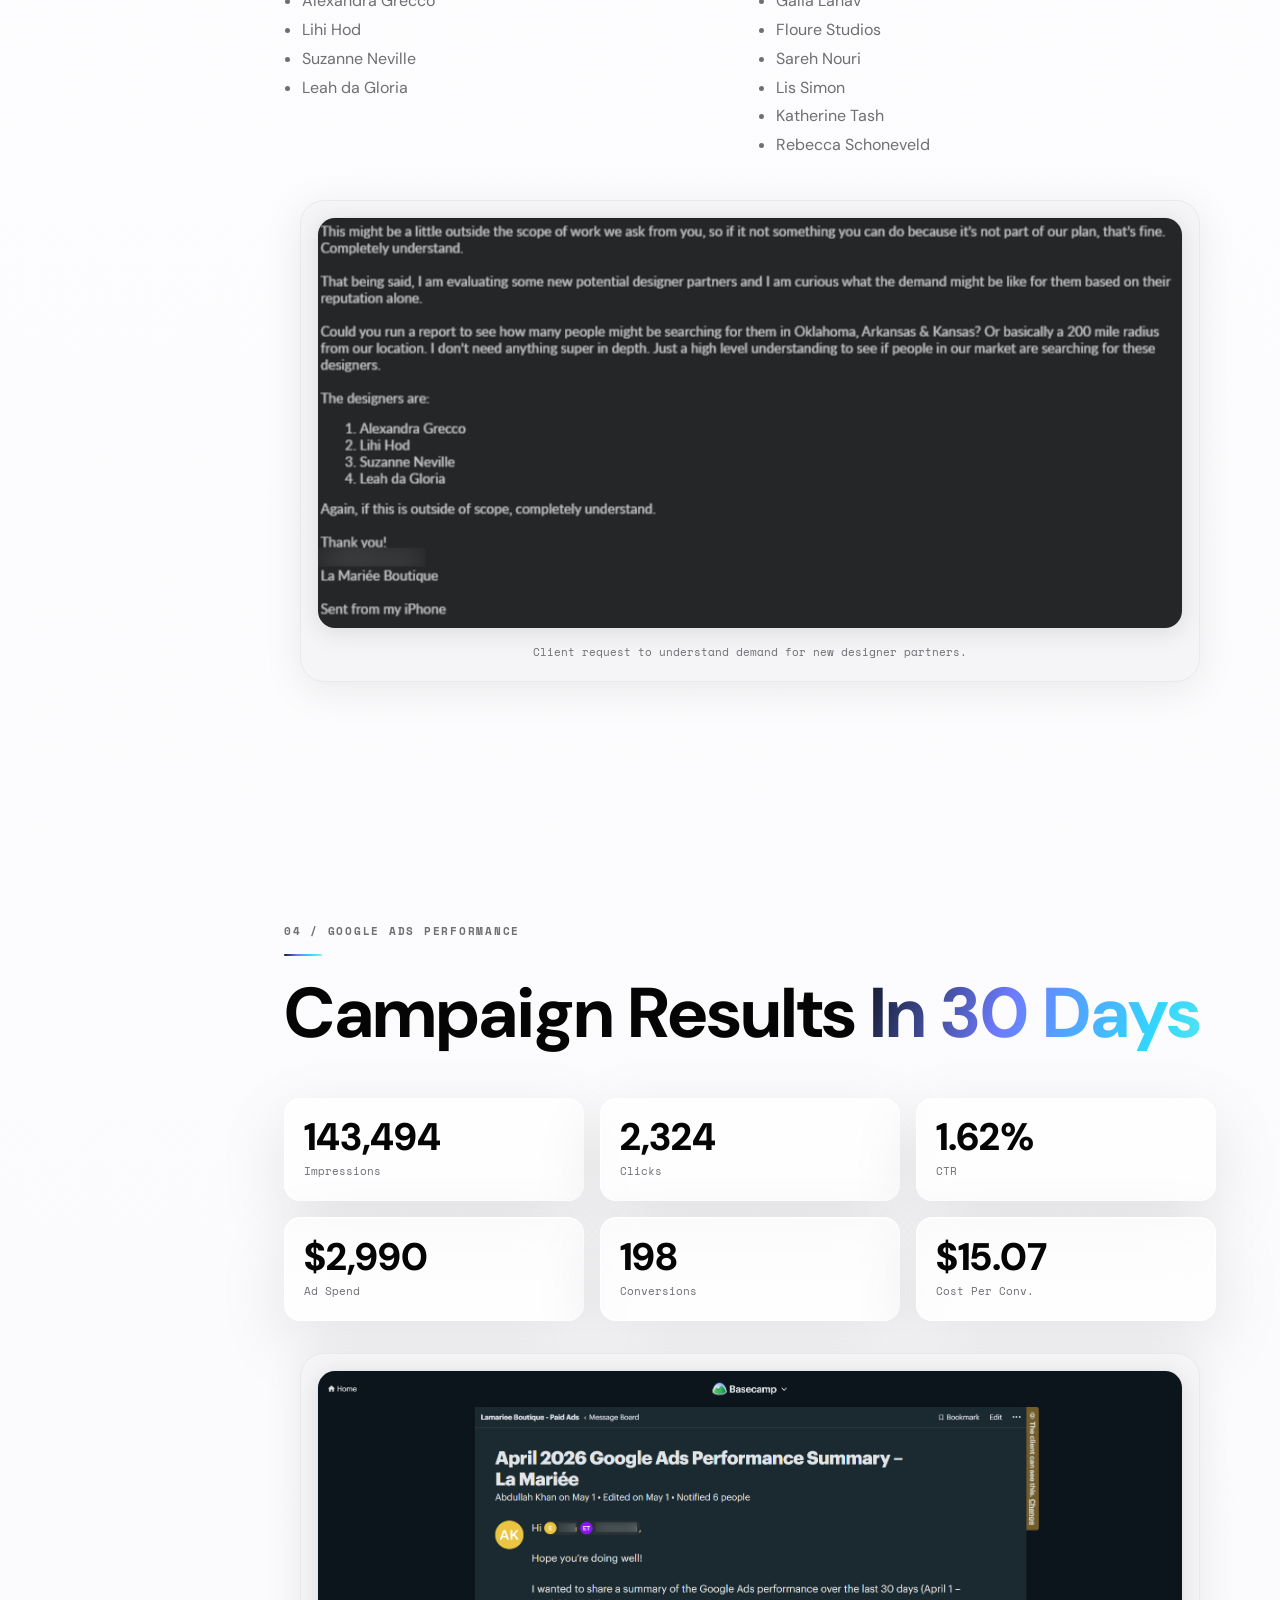
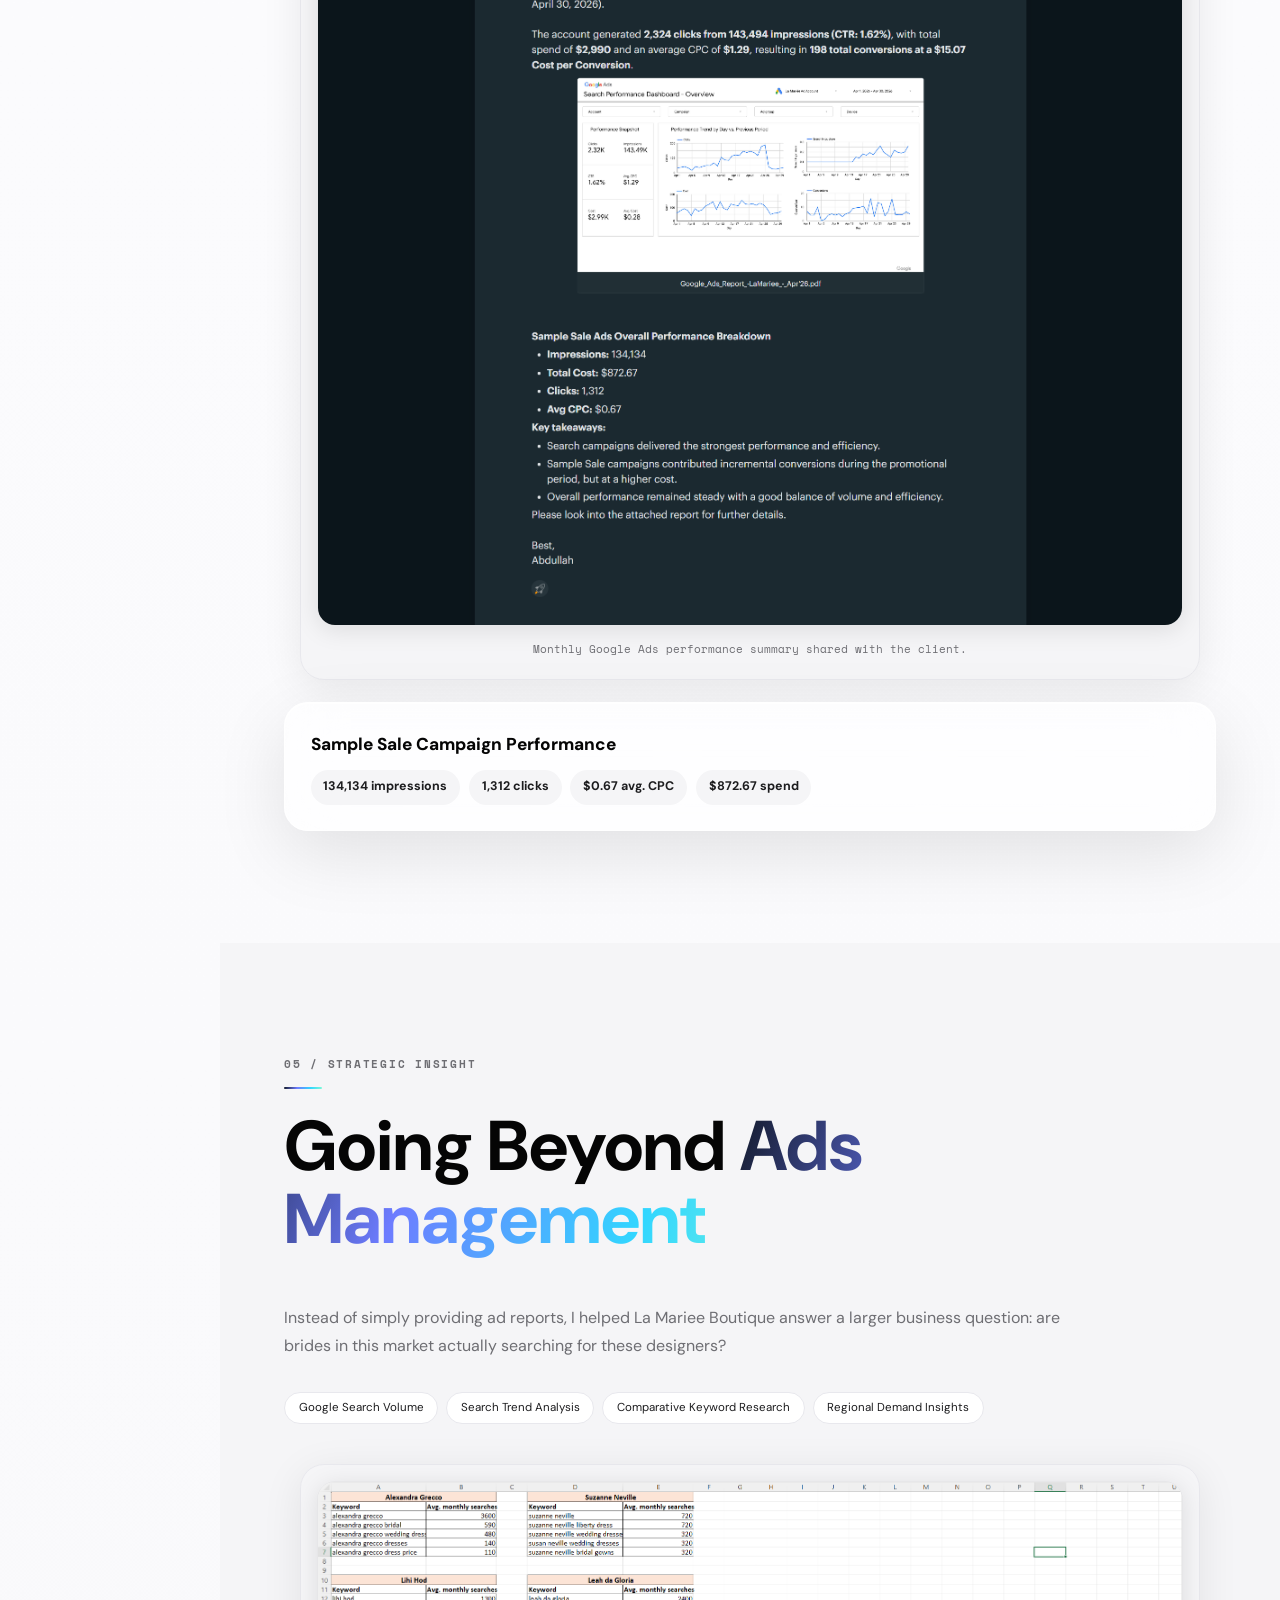
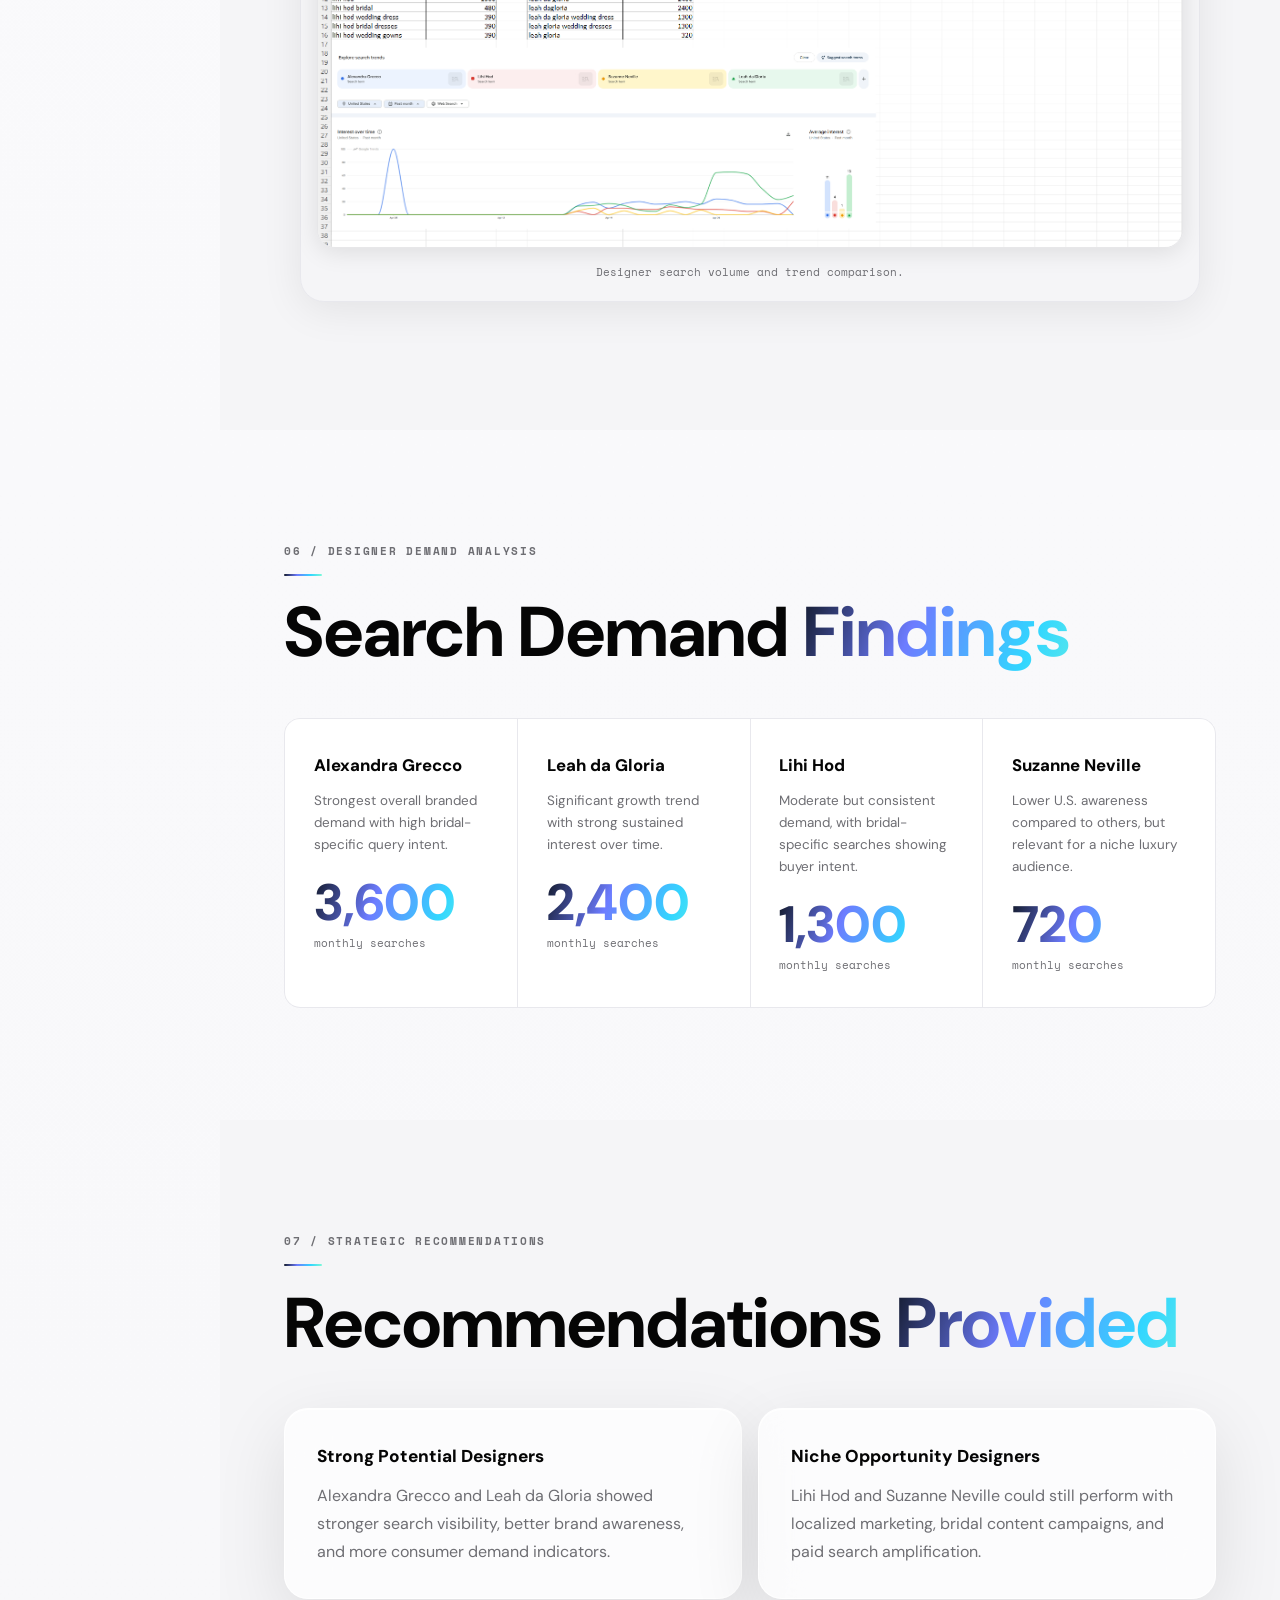
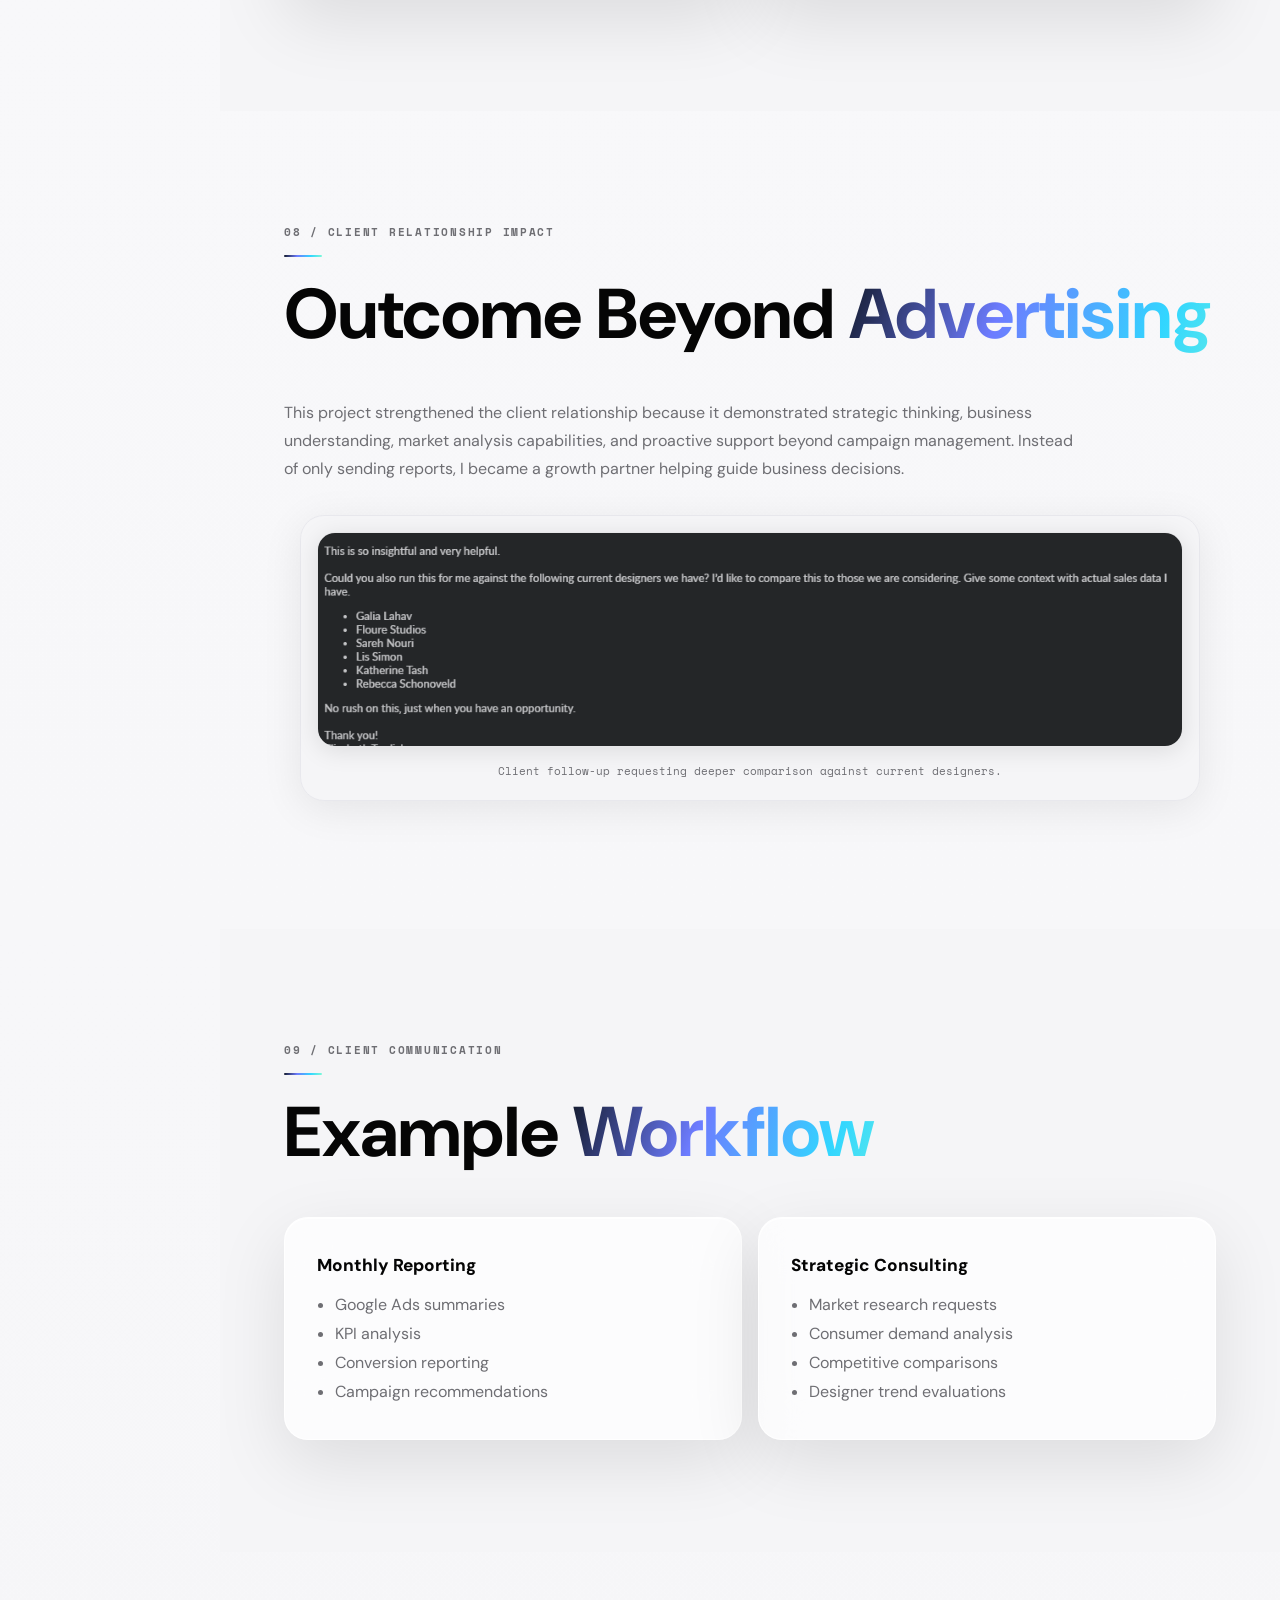
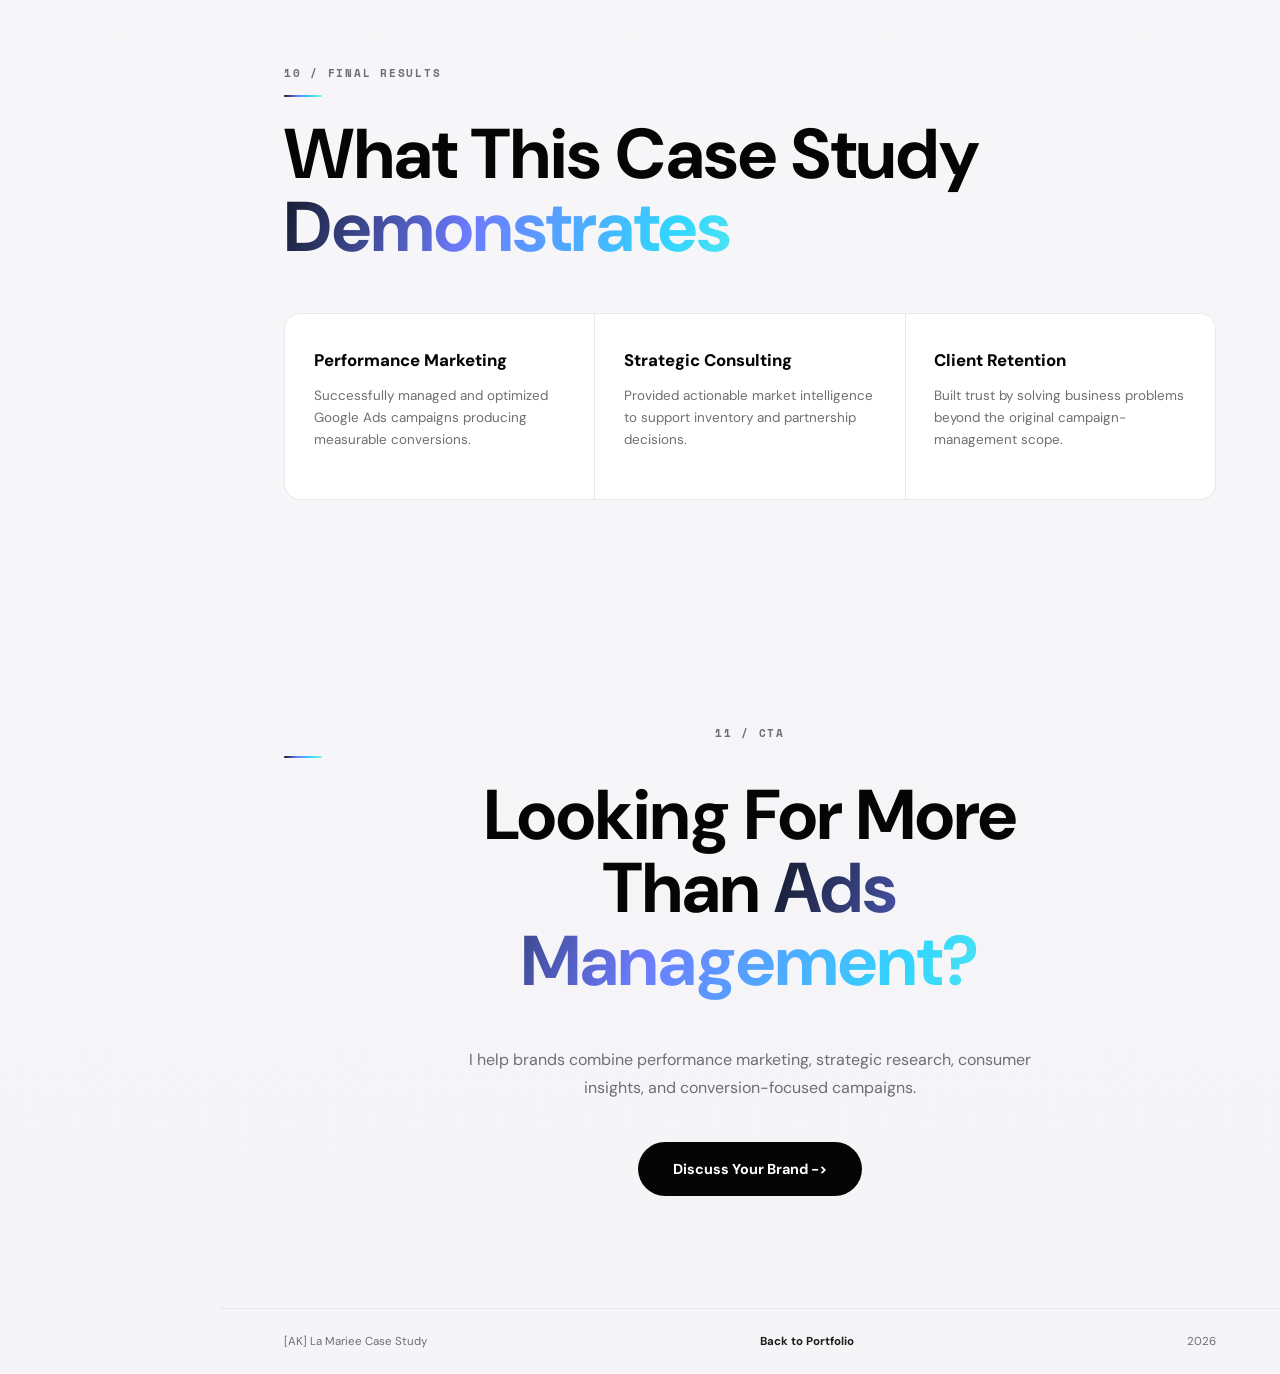
==== commit 7c3fccbb: "Add client logo for La Mariee Boutique" ====
--- a/lamariee-case-study.html
+++ b/lamariee-case-study.html
@@ -124,7 +124,9 @@
           <p>The boutique was already running Google Ads campaigns, but needed clearer reporting, consistent optimization, and strategic insight beyond advertising metrics.</p>
         </div>
         <div class="case-mini-card">
-          <div class="profile-initials">LM</div>
+          <div class="client-logo">
+            <img src="icons/client-logo.webp" alt="La Mariee Boutique Logo">
+          </div>
           <h3>Luxury Bridal Retail</h3>
           <p>Performance marketing paired with market intelligence for designer inventory decisions.</p>
         </div>
--- a/style.css
+++ b/style.css
@@ -76,37 +76,303 @@
   opacity: 0.6;
 }
 
-/* ── Navigation ── */
-.nav {
-  position: fixed; inset: 0 0 auto 0; z-index: 100;
-  display: flex; align-items: center; justify-content: space-between;
-  padding: 0 2.5rem;
+/* ── Sidebar Navigation ── */
+.sidebar {
+  position: fixed;
+  top: 0; left: 0; bottom: 0;
+  width: 220px;
+  z-index: 200;
+  display: flex;
+  flex-direction: column;
+  padding: 2rem 1.4rem;
+  background: rgba(251,251,253,0.82);
+  backdrop-filter: blur(28px) saturate(200%);
+  -webkit-backdrop-filter: blur(28px) saturate(200%);
+  border-right: 1px solid rgba(0,0,0,0.06);
+  box-shadow: 1px 0 0 rgba(255,255,255,0.7) inset;
+  transition: transform 0.35s cubic-bezier(0.4,0,0.2,1);
+}
+
+.sidebar-logo {
+  font-family: var(--font-display);
+  font-size: 0.95rem;
+  font-weight: 700;
+  color: var(--black);
+  margin-bottom: 2.5rem;
+  padding-bottom: 1.4rem;
+  border-bottom: 1px solid var(--smoke);
+}
+
+.sidebar-section { flex: 1; }
+
+.sidebar-section-label {
+  font-family: var(--font-mono);
+  font-size: 0.6rem;
+  font-weight: 700;
+  letter-spacing: 0.18em;
+  text-transform: uppercase;
+  color: var(--mid);
+  margin-bottom: 0.8rem;
+}
+
+.sidebar-links {
+  list-style: none;
+  display: flex;
+  flex-direction: column;
+  gap: 0.18rem;
+}
+
+.sidebar-link {
+  display: flex;
+  align-items: center;
+  gap: 0.75rem;
+  padding: 0.6rem 0.85rem;
+  border-radius: var(--radius-sm);
+  text-decoration: none;
+  color: var(--mid);
+  font-size: 0.82rem;
+  font-weight: 500;
+  transition:
+    background var(--t),
+    color var(--t),
+    transform 0.2s var(--ease),
+    box-shadow 0.2s var(--ease);
+  position: relative;
+  overflow: hidden;
+}
+
+/* Iridescent left-bar on hover/active */
+.sidebar-link::before {
+  content: '';
+  position: absolute;
+  left: 0; top: 20%; bottom: 20%;
+  width: 2.5px;
+  border-radius: 100px;
+  background: var(--iridescent);
+  background-size: 200% 100%;
+  animation: shiftIr 3s linear infinite;
+  opacity: 0;
+  transition: opacity 0.25s, top 0.25s, bottom 0.25s;
+}
+
+.sidebar-link:hover::before,
+.sidebar-link.active::before {
+  opacity: 1;
+  top: 12%;
+  bottom: 12%;
+}
+
+.sidebar-link:hover {
+  background: rgba(0,0,0,0.04);
+  color: var(--black);
+  transform: translateX(3px);
+}
+
+.sidebar-link.active {
+  background: rgba(0,0,0,0.05);
+  color: var(--black);
+  font-weight: 600;
+}
+
+.sl-icon {
+  font-family: var(--font-mono);
+  font-size: 0.6rem;
+  color: var(--mid); /* <-- Changed to --mid for better contrast */
+  min-width: 18px;
+  transition: color var(--t);
+}
+
+.sidebar-link:hover .sl-icon,
+.sidebar-link.active .sl-icon {
+  background: var(--iridescent);
+  background-size: 200%;
+  -webkit-background-clip: text;
+  -webkit-text-fill-color: transparent;
+  background-clip: text;
+  animation: shiftIr 3s linear infinite;
+}
+
+.sl-text { flex: 1; }
+
+/* ── Sidebar Bottom ── */
+.sidebar-bottom {
+  border-top: 1px solid var(--smoke);
+  padding-top: 1.4rem;
+  display: flex;
+  flex-direction: column;
+  gap: 0.85rem;
+  align-items: stretch;
+}
+
+.sidebar-cta {
+  display: inline-block;
+  padding: 0.55rem 1.1rem;
+  background: var(--black);
+  color: var(--white);
+  font-size: 0.74rem;
+  font-weight: 700;
+  text-decoration: none;
+  border-radius: 100px;
+  text-align: center;
+  transition: background var(--t), transform 0.2s, box-shadow 0.2s;
+}
+.sidebar-cta:hover {
+  background: #1d1d1f;
+  transform: translateY(-1px);
+  box-shadow: 0 6px 20px rgba(0,0,0,0.15);
+}
+
+/* ── Theme Switcher: text buttons only ── */
+.theme-row {
+  display: flex;
+  align-items: center;
+  gap: 0;
+  background: var(--off-white);
+  border: 1px solid var(--smoke);
+  border-radius: var(--radius-sm);
+  overflow: hidden;
+}
+
+.theme-label {
+  flex: 1;
+  padding: 0.45rem 0;
+  text-align: center;
+  font-family: var(--font-mono);
+  font-size: 0.65rem;
+  font-weight: 700;
+  letter-spacing: 0.08em;
+  text-transform: uppercase;
+  color: var(--mid);
+  background: none;
+  border: none;
+  cursor: pointer;
+  transition: color var(--t), background var(--t);
+  border-radius: 0;
+}
+
+.theme-label:first-child {
+  border-right: 1px solid var(--smoke);
+}
+
+.theme-label:hover {
+  color: var(--black);
+  background: var(--smoke);
+}
+
+/* Active state: whichever matches current theme gets highlighted */
+[data-theme="light"] #themeLabelLight,
+[data-theme="dark"]  #themeLabelDark {
+  color: var(--black);
+  background: var(--white);
+  box-shadow: inset 0 0 0 1.5px rgba(0,0,0,0.1);
+}
+
+/* Dark mode overrides */
+[data-theme="dark"] .theme-row {
+  background: rgba(255,255,255,0.06);
+  border-color: rgba(255,255,255,0.1);
+}
+[data-theme="dark"] .theme-label {
+  color: rgba(255,255,255,0.4);
+}
+[data-theme="dark"] .theme-label:first-child {
+  border-right-color: rgba(255,255,255,0.1);
+}
+[data-theme="dark"] .theme-label:hover {
+  color: rgba(255,255,255,0.9);
+  background: rgba(255,255,255,0.08);
+}
+[data-theme="dark"] #themeLabelDark {
+  color: rgba(255,255,255,0.92);
+  background: rgba(255,255,255,0.1);
+  box-shadow: inset 0 0 0 1.5px rgba(255,255,255,0.15);
+}
+
+/* ── Sidebar Status ── */
+.sidebar-status {
+  font-size: 0.72rem;
+  color: var(--mid);
+  display: flex;
+  align-items: center;
+  gap: 0.45rem;
+  padding: 0 0.85rem;
+}
+
+/* ── Main Content Offset ── */
+.main-content {
+  margin-left: 220px;
+  transition: margin-left 0.35s cubic-bezier(0.4,0,0.2,1);
+}
+.footer {
+  margin-left: 220px;
+  transition: margin-left 0.35s cubic-bezier(0.4,0,0.2,1);
+}
+
+/* ── Mobile Top Bar ── */
+.mobile-topbar {
+  display: none;
+  position: fixed;
+  top: 0; left: 0; right: 0;
+  z-index: 300;
   height: 52px;
-  background: rgba(251,251,253,0.76);
+  padding: 0 1.2rem;
+  align-items: center;
+  justify-content: space-between;
+  background: rgba(251,251,253,0.82);
   backdrop-filter: blur(26px) saturate(190%);
   -webkit-backdrop-filter: blur(26px) saturate(190%);
   border-bottom: 1px solid rgba(0,0,0,0.06);
-  box-shadow: 0 1px 0 rgba(255,255,255,0.72) inset;
-}
-.nav-logo {
-  font-family: var(--font-display); font-size: 0.95rem;
-  font-weight: 700; color: var(--black); letter-spacing: 0;
-}
-.nav-links { display: flex; gap: 2rem; list-style: none; }
-.nav-links a {
-  font-size: 0.78rem; font-weight: 400; color: var(--mid);
-  text-decoration: none; letter-spacing: 0.01em;
-  transition: color var(--t);
-}
-.nav-links a:hover, .nav-links a.active { color: var(--black); }
-.nav-cta {
-  color: var(--black) !important; font-weight: 500;
-  background: var(--off-white); padding: 0.3rem 0.9rem;
-  border-radius: 100px; border: 1px solid var(--smoke);
-  transition: background var(--t), border-color var(--t) !important;
-}
-.nav-cta:hover { background: var(--smoke) !important; }
-.theme-toggle {
+}
+.mobile-topbar .nav-logo {
+  font-family: var(--font-display);
+  font-size: 0.9rem;
+  font-weight: 700;
+  color: var(--black);
+}
+.mobile-topbar-right {
+  display: flex;
+  align-items: center;
+  gap: 0.8rem;
+}
+
+/* ── Hamburger Button ── */
+.hamburger {
+  width: 36px; height: 36px;
+  display: flex; flex-direction: column;
+  justify-content: center; align-items: center;
+  gap: 5px;
+  background: none; border: none;
+  cursor: pointer; padding: 4px;
+  border-radius: 8px;
+  transition: background var(--t);
+}
+.hamburger:hover { background: var(--off-white); }
+.hamburger span {
+  display: block;
+  width: 20px; height: 1.5px;
+  background: var(--dark);
+  border-radius: 2px;
+  transition: transform 0.3s var(--ease), opacity 0.3s, width 0.3s;
+  transform-origin: center;
+}
+.hamburger.active span:nth-child(1) { transform: translateY(6.5px) rotate(45deg); }
+.hamburger.active span:nth-child(2) { opacity: 0; width: 0; }
+.hamburger.active span:nth-child(3) { transform: translateY(-6.5px) rotate(-45deg); }
+
+/* ── Mobile Overlay ── */
+.mobile-overlay {
+  display: none;
+  position: fixed;
+  inset: 0;
+  z-index: 150;
+  background: rgba(0,0,0,0.3);
+  backdrop-filter: blur(2px);
+  opacity: 0;
+  transition: opacity 0.3s;
+}
+.mobile-overlay.show { opacity: 1; }
+
+/* ── Status dot (also used in sidebar) ── */
   position: relative;
   width: 44px;
   height: 26px;
@@ -160,9 +426,10 @@
 
 /* ── Sections ── */
 .section {
-  padding: 7rem 5vw;
-  max-width: 1100px; margin: 0 auto;
-  scroll-margin-top: 70px;
+  padding: 7rem max(5vw, calc((100% - 1100px) / 2));
+  max-width: 100%;
+  margin: 0;
+  scroll-margin-top: 20px;
 }
 .section-eyebrow {
   font-family: var(--font-mono); font-size: 0.7rem;
@@ -215,8 +482,10 @@
 .hero {
   min-height: 100vh;
   display: flex; align-items: center; justify-content: space-between;
-  gap: 4rem; padding: 8rem 5vw 4rem;
-  max-width: 1100px; margin: 0 auto;
+  gap: 4rem; 
+  padding: 4rem max(5vw, calc((100% - 1100px) / 2)); /* Updated */
+  max-width: 100%; /* Updated */
+  margin: 0; /* Updated */
   position: relative;
 }
 .hero-content { flex: 1; }
@@ -341,7 +610,7 @@
 }
 
 /* ── About ── */
-.about { background: var(--off-white); max-width: 100%; padding: 7rem 5vw; }
+.about { background: var(--off-white); }
 .about-grid {
   max-width: 1100px; margin: 0 auto;
   display: grid; grid-template-columns: 1.35fr 0.8fr; gap: 4rem; align-items: start;
@@ -501,29 +770,67 @@
 .edu-detail { font-size: 0.78rem; color: var(--mid); font-weight: 400; }
 
 /* ── Tools ── */
-.tools-grid { display: flex; flex-wrap: wrap; gap: 0.7rem; }
+.tools-grid {
+  display: grid;
+
+  grid-template-columns: repeat(auto-fit, minmax(220px, 1fr));
+
+  gap: 24px;
+
+  margin-top: 50px;
+}
 .tool-item {
-  display: flex; align-items: center; gap: 0.6rem;
-  padding: 0.7rem 1.2rem; border-radius: var(--radius-sm);
-  background: var(--off-white); border: 1px solid var(--smoke);
-  cursor: default;
-  transition: all var(--t);
-  opacity: 0; transform: scale(0.95);
+  display: flex;
+  align-items: center;
+  gap: 14px;
+
+  padding: 18px 22px;
+
+  background: rgba(255, 255, 255, 0.04);
+
+  border: 1px solid rgba(255, 255, 255, 0.12);
+
+  border-radius: 16px;
+
+  backdrop-filter: blur(10px);
+
+  transition: all 0.3s ease;
+
+  min-height: 78px;
 }
 .tool-item.visible {
   opacity: 1; transform: scale(1);
   transition: opacity 0.4s, transform 0.4s, background var(--t), box-shadow var(--t);
 }
 .tool-item:hover {
-  background: var(--white); border-color: transparent;
-  box-shadow: 0 4px 16px rgba(0,0,0,0.07);
-  transform: translateY(-2px);
+  transform: translateY(-5px);
+
+  border-color: #00d2ff;
+
+  background: rgba(255, 255, 255, 0.07);
+
+  box-shadow:
+    0 0 0 1px rgba(0, 210, 255, 0.15),
+    0 10px 30px rgba(0, 210, 255, 0.12);
 }
 .tool-icon { font-size: 1.1rem; }
 .tool-item span:last-child { font-size: 0.78rem; color: var(--dark); font-weight: 700; }
+.tool-icon-img {
+  width: 42px;
+  height: 42px;
+  object-fit: contain;
+  flex-shrink: 0;
+}
+
+.tool-item span {
+  font-size: 16px;
+  font-weight: 600;
+  color: #ffffff;
+  line-height: 1.4;
+}
 
 /* ── Beyond Work ── */
-.beyond-section { background: var(--off-white); max-width: 100%; padding: 7rem 5vw; }
+.beyond-section { background: var(--off-white); }
 .beyond-section .section-eyebrow,
 .beyond-section .section-title { max-width: 1100px; margin-left: auto; margin-right: auto; }
 .beyond-section .section-title { margin-left: auto; margin-right: auto; }
@@ -593,8 +900,23 @@
 ::selection { background: var(--dark); color: var(--white); }
 
 /* ── Responsive ── */
-@media (max-width: 980px) {
-  .hero { flex-direction: column; padding: 7rem 5vw 3rem; }
+@media (max-width: 900px) {
+  /* Hide sidebar off-screen on mobile; show mobile topbar */
+  .sidebar {
+    transform: translateX(-100%);
+    width: 260px;
+    padding-top: 5rem;
+    box-shadow: 4px 0 40px rgba(0,0,0,0.14);
+  }
+  .sidebar.open {
+    transform: translateX(0);
+  }
+  .mobile-topbar { display: flex; }
+  .mobile-overlay { display: block; pointer-events: none; }
+  .mobile-overlay.show { pointer-events: auto; }
+  .main-content { margin-left: 0; padding-top: 52px; }
+  .footer { margin-left: 0; }
+  .hero { flex-direction: column; padding: 5rem 5vw 3rem; }
   .hero-card-wrap { width: 100%; max-width: 340px; margin: 0 auto; }
   .skills-grid { grid-template-columns: repeat(2, 1fr); }
   .beyond-grid { grid-template-columns: repeat(2, 1fr); }
@@ -602,8 +924,6 @@
   .timeline-item { grid-template-columns: 70px 1fr; gap: 1.5rem; }
 }
 @media (max-width: 640px) {
-  .nav-links { display: none; }
-  .nav-status { display: none; }
   .skills-grid { grid-template-columns: 1fr; }
   .beyond-grid { grid-template-columns: 1fr; }
   .edu-card { flex-direction: column; gap: 0.8rem; }
@@ -867,10 +1187,69 @@
   border-color: rgba(255,255,255,0.24);
 }
 
-[data-theme="dark"] .nav {
-  background: rgba(9,9,11,0.72);
+[data-theme="dark"] .sidebar-bottom {
+  border-top-color: rgba(255,255,255,0.08);
+}
+
+[data-theme="dark"] .sidebar-cta {
+  background: #ffffff;
+  color: #09090b;
+}
+
+[data-theme="dark"] .sidebar-cta:hover {
+  background: #e5e5e5;
+  color: #09090b;
+}
+
+[data-theme="dark"] .theme-row {
+  background: rgba(255,255,255,0.05);
+  border-color: rgba(255,255,255,0.1);
+}
+
+[data-theme="dark"] .theme-row .theme-toggle {
+  background: rgba(255,255,255,0.08);
+  border-color: rgba(255,255,255,0.14);
+}
+
+[data-theme="dark"] .theme-label { color: rgba(255,255,255,0.35); }
+[data-theme="dark"] [data-theme="light"] .theme-label:first-child { color: rgba(255,255,255,0.9); }
+[data-theme="dark"] .theme-label:last-child { color: rgba(255,255,255,0.9); }
+
+[data-theme="dark"] .sidebar,
+[data-theme="dark"] .mobile-topbar {
+  background: rgba(9,9,11,0.82);
+  border-color: rgba(255,255,255,0.08);
+  box-shadow: 1px 0 0 rgba(255,255,255,0.06) inset;
+}
+
+[data-theme="dark"] .sidebar-logo {
   border-bottom-color: rgba(255,255,255,0.08);
-  box-shadow: 0 1px 0 rgba(255,255,255,0.08) inset;
+}
+
+[data-theme="dark"] .sidebar-section-label {
+  color: rgba(255,255,255,0.3);
+}
+
+[data-theme="dark"] .sidebar-link {
+  color: rgba(255,255,255,0.45);
+}
+
+[data-theme="dark"] .sidebar-link:hover,
+[data-theme="dark"] .sidebar-link.active {
+  background: rgba(255,255,255,0.06);
+  color: rgba(255,255,255,0.92);
+}
+
+[data-theme="dark"] .sidebar-bottom {
+  border-top-color: rgba(255,255,255,0.08);
+}
+
+[data-theme="dark"] .hamburger span {
+  background: rgba(255,255,255,0.8);
+}
+
+[data-theme="dark"] .hamburger:hover {
+  background: rgba(255,255,255,0.06);
 }
 
 [data-theme="dark"] .nav-cta,
@@ -995,9 +1374,9 @@
 
 .case-hero {
   min-height: 100vh;
-  max-width: 1100px;
-  margin: 0 auto;
-  padding: 8rem 5vw 4rem;
+  max-width: 100%; /* Updated */
+  margin: 0; /* Updated */
+  padding: 4rem max(5vw, calc((100% - 1100px) / 2)); /* Updated */
   position: relative;
   display: grid;
   grid-template-columns: 1.35fr 0.75fr;
@@ -1048,10 +1427,26 @@
 }
 
 .case-metric span,
-.case-kpi span,
 .case-demand-number {
   display: block;
   font-size: clamp(2rem, 4vw, 3.4rem);
+  line-height: 1;
+  font-weight: 800;
+  color: var(--black);
+}
+.case-metric span,
+.case-demand-number {
+  display: block;
+  font-size: clamp(2rem, 4vw, 3.4rem);
+  line-height: 1;
+  font-weight: 800;
+  color: var(--black);
+}
+
+/* New specific rule for the KPI row numbers */
+.case-kpi span {
+  display: block;
+  font-size: clamp(1.4rem, 3vw, 2.2rem); /* Reduced maximum size */
   line-height: 1;
   font-weight: 800;
   color: var(--black);
@@ -1097,7 +1492,7 @@
   max-width: 1100px;
   margin: 0 auto;
   display: grid;
-  grid-template-columns: minmax(0, 1fr) minmax(280px, 0.85fr);
+  grid-template-columns: minmax(0, 1fr) minmax(340px, 1fr);
   gap: 3rem;
   align-items: center;
 }
@@ -1144,10 +1539,13 @@
 
 .case-image-card {
   border-radius: var(--radius-lg);
-  padding: 0.75rem;
+  padding: 1rem;
   margin: 0;
   opacity: 0;
   transform: translateY(16px);
+  background: var(--off-white);
+  border: 1px solid var(--smoke);
+  box-shadow: 0 8px 32px rgba(0,0,0,0.07);
 }
 
 .case-image-card.visible {
@@ -1160,14 +1558,92 @@
   display: block;
   width: 100%;
   height: auto;
-  border-radius: calc(var(--radius-lg) - 8px);
+  border-radius: calc(var(--radius-lg) - 6px);
   border: 1px solid rgba(0,0,0,0.06);
+  box-shadow: 0 4px 20px rgba(0,0,0,0.1);
+  transition: transform 0.4s var(--ease), box-shadow 0.4s var(--ease);
+}
+
+.case-image-card:hover img {
+  transform: scale(1.015);
+  box-shadow: 0 12px 40px rgba(0,0,0,0.15);
 }
 
 .case-image-card figcaption {
-  padding: 0.8rem 0.2rem 0.15rem;
+  padding: 0.9rem 0.3rem 0.2rem;
   font-family: var(--font-mono);
   font-size: 0.68rem;
+}
+
+/* ── Full-width centered image ── */
+.case-image-full {
+  width: 100%;
+  max-width: 900px;
+  margin: 0 auto 1rem;
+  border-radius: var(--radius-lg);
+  padding: 1rem;
+  background: var(--off-white);
+  border: 1px solid var(--smoke);
+  box-shadow: 0 8px 40px rgba(0,0,0,0.08);
+  opacity: 0;
+  transform: translateY(16px);
+  transition: opacity 0.55s, transform 0.55s;
+}
+
+.case-image-full.visible {
+  opacity: 1;
+  transform: translateY(0);
+}
+
+.case-image-full img {
+  display: block;
+  width: 100%;
+  height: auto;
+  border-radius: calc(var(--radius-lg) - 6px);
+  border: 1px solid rgba(0,0,0,0.06);
+  box-shadow: 0 4px 24px rgba(0,0,0,0.1);
+  transition: transform 0.4s var(--ease), box-shadow 0.4s var(--ease);
+}
+
+.case-image-full:hover img {
+  transform: scale(1.012);
+  box-shadow: 0 10px 40px rgba(0,0,0,0.15);
+}
+
+.case-image-full figcaption {
+  padding: 0.9rem 0.3rem 0.2rem;
+  font-family: var(--font-mono);
+  font-size: 0.68rem;
+  color: var(--mid);
+  text-align: center;
+}
+
+/* ── Section intro text ── */
+.case-section-intro {
+  color: var(--mid);
+  font-size: 1rem;
+  max-width: 800px;
+  margin-bottom: 2rem;
+  line-height: 1.75;
+}
+
+/* ── KPI row (horizontal bar above image) ── */
+.case-kpi-row {
+  display: grid;
+  grid-template-columns: repeat(3, 1fr); /* Exactly 3 columns */
+  gap: 1rem;
+  margin-bottom: 2rem;
+}
+
+/* Stack into 2 columns on tablet/mobile so they don't get squished */
+@media (max-width: 768px) {
+  .case-kpi-row {
+    grid-template-columns: repeat(2, 1fr);
+  }
+}
+
+.case-kpi-row .case-kpi {
+  min-width: 0; 
 }
 
 .case-list-grid,
@@ -1183,8 +1659,8 @@
 
 .case-results-grid {
   display: grid;
-  grid-template-columns: minmax(0, 1.35fr) minmax(260px, 0.65fr);
-  gap: 1.4rem;
+  grid-template-columns: minmax(0, 1.5fr) minmax(220px, 0.5fr);
+  gap: 1.6rem;
   align-items: stretch;
 }
 
@@ -1194,7 +1670,7 @@
 
 .case-dashboard img {
   height: 100%;
-  max-height: 680px;
+  max-height: 780px;
   object-fit: cover;
   object-position: top center;
 }
@@ -1281,6 +1757,7 @@
 [data-theme="dark"] .case-hero-card,
 [data-theme="dark"] .case-mini-card,
 [data-theme="dark"] .case-image-card,
+[data-theme="dark"] .case-image-full,
 [data-theme="dark"] .case-callout,
 [data-theme="dark"] .case-kpi {
   background: rgba(20,20,23,0.66);
@@ -1308,7 +1785,8 @@
   -webkit-text-fill-color: var(--black);
 }
 
-[data-theme="dark"] .case-image-card img {
+[data-theme="dark"] .case-image-card img,
+[data-theme="dark"] .case-image-full img {
   border-color: rgba(255,255,255,0.08);
 }
 
@@ -1321,7 +1799,7 @@
 
   .case-hero {
     min-height: auto;
-    padding-top: 7rem;
+    padding-top: 3rem;
   }
 
   .case-hero-card {
@@ -1335,17 +1813,9 @@
 }
 
 @media (max-width: 640px) {
-  .case-page .nav-links {
-    display: none;
-  }
-
-  .case-page .nav-status {
-    display: none;
-  }
-
   .case-hero {
     gap: 2rem;
-    padding: 6.8rem 5vw 3.5rem;
+    padding: 2rem 5vw 3rem;
   }
 
   .case-list-grid,
@@ -1356,6 +1826,6 @@
   }
 
   .case-image-card {
-    padding: 0.5rem;
+    padding: 0.6rem;
   }
 }
